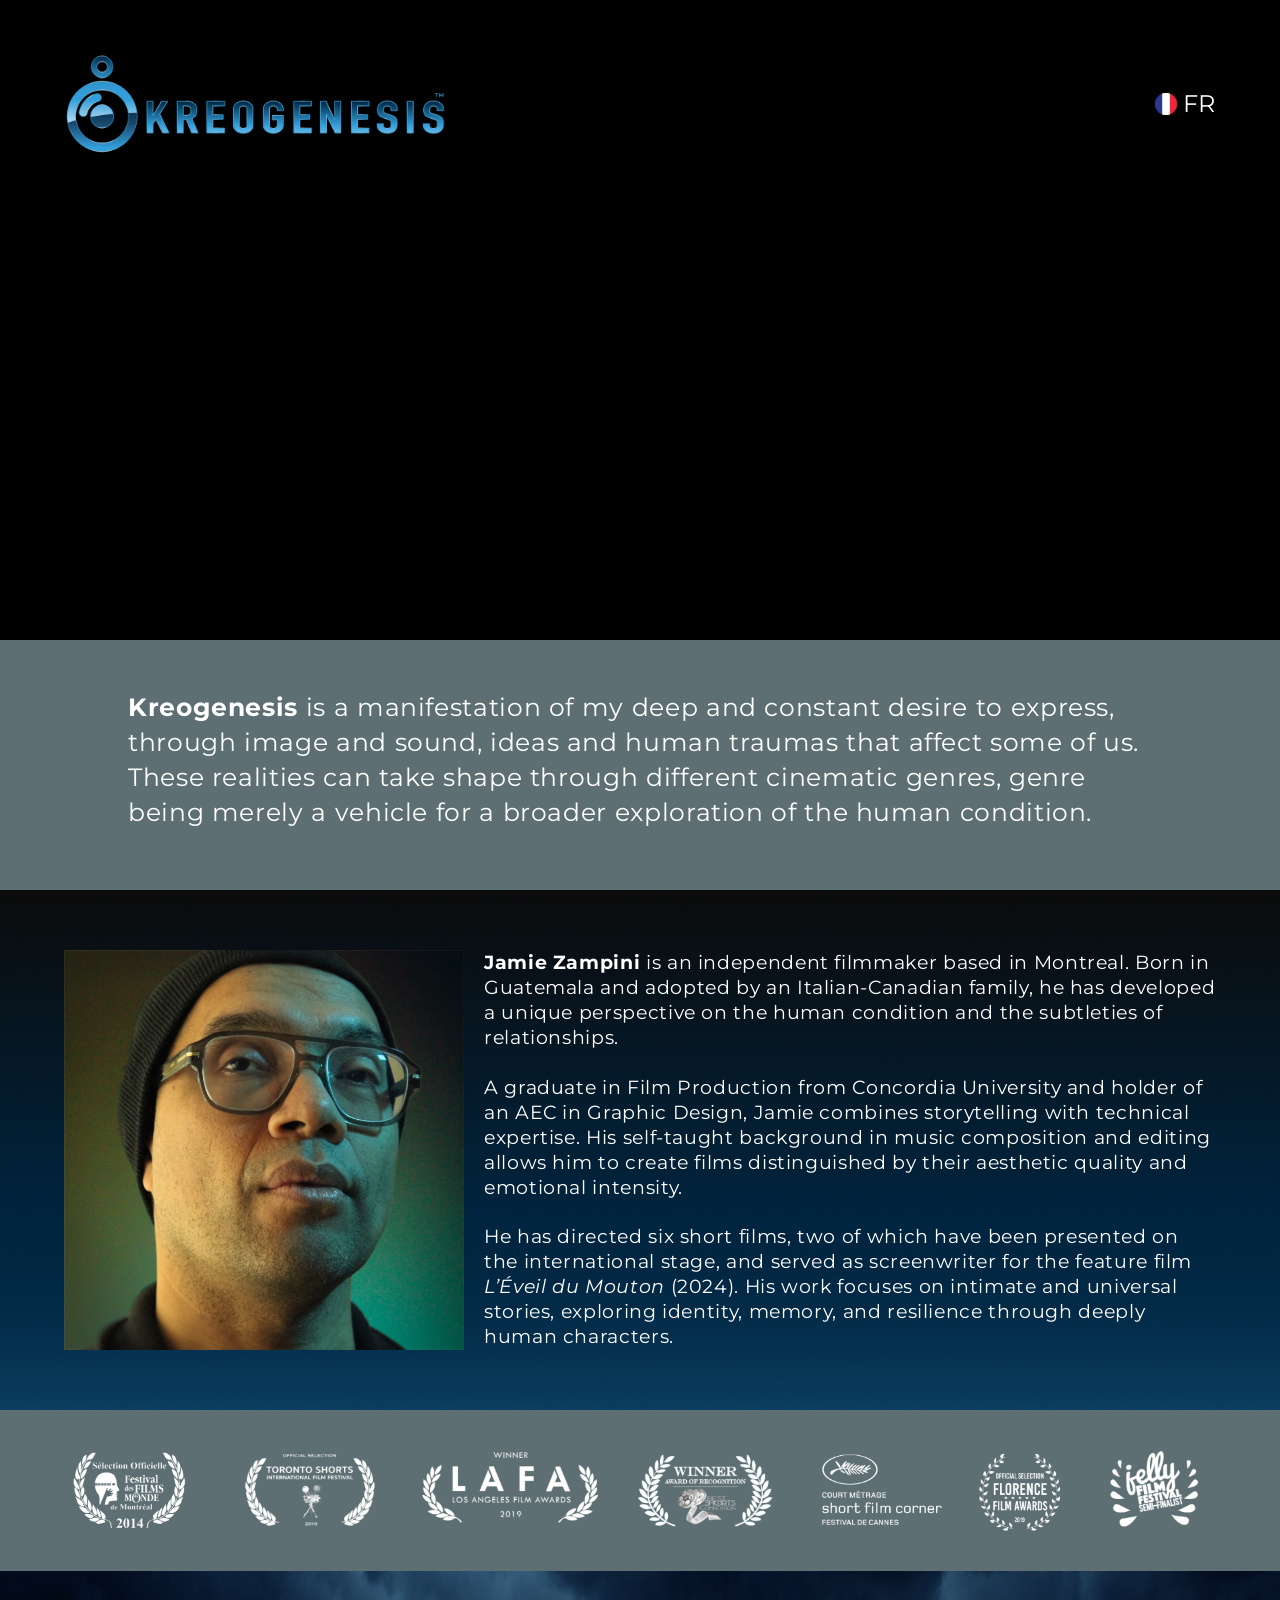
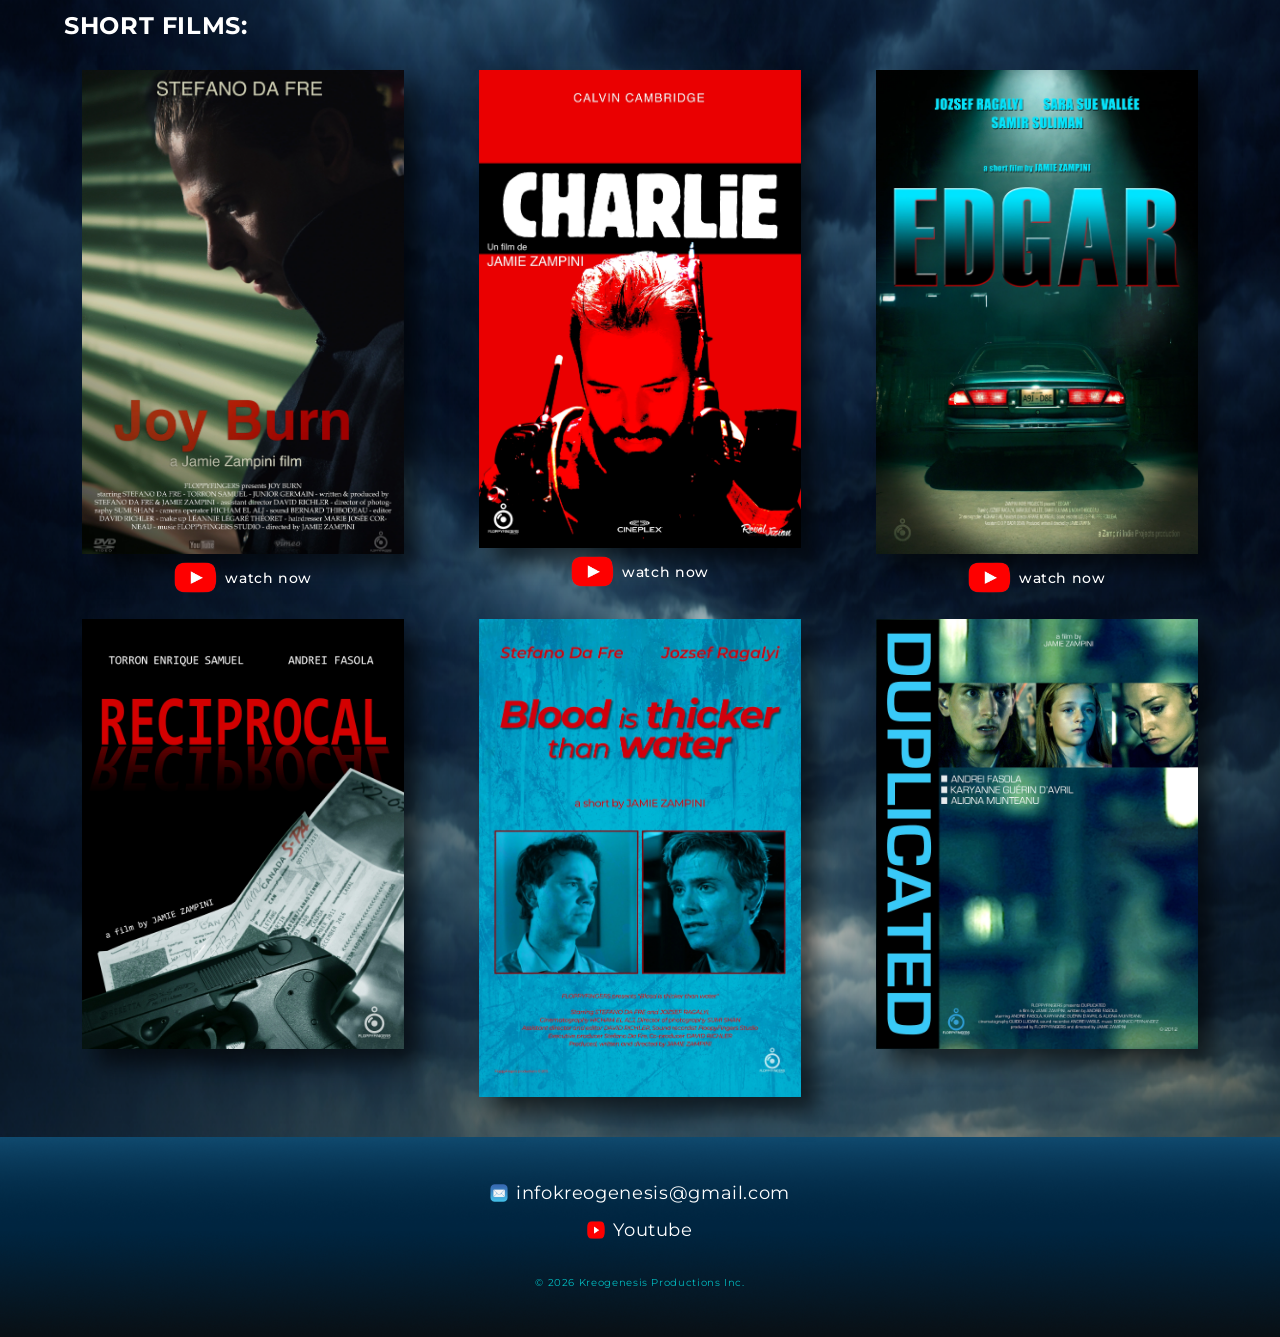
==== index.html @ 342b8669 "changed all 6 posters to webp" ====
<!DOCTYPE html>
<html lang="fr">
<head>
  <meta charset="UTF-8">
  <meta name="viewport" content="width=device-width, initial-scale=1.0">
  <title>Kreogenesis</title>
  <link href="https://fonts.googleapis.com/css2?family=Montserrat:wght@300;400;600&display=swap" rel="stylesheet">
  <!-- Favicons -->
<link rel="icon" type="image/png" sizes="32x32" href="https://kreogenesisinc.github.io/Kreogenesis-Website/faviconlogo.png">
<link rel="icon" type="image/png" sizes="16x16" href="https://kreogenesisinc.github.io/Kreogenesis-Website/faviconlogo.png">
<link rel="shortcut icon" href="https://kreogenesisinc.github.io/Kreogenesis-Website/faviconlogo.png">
<link rel="apple-touch-icon" sizes="180x180" href="https://kreogenesisinc.github.io/Kreogenesis-Website/faviconlogo.png">
<link rel="mask-icon" href="https://kreogenesisinc.github.io/Kreogenesis-Website/faviconlogo.png" color="#ffffff">
  <style>
    * {
      margin: 0;
      padding: 0;
      box-sizing: border-box;
    }

    body {
      font-family: 'Montserrat', sans-serif;
      color: #fff;
      letter-spacing: 0.04em;
    }

    .container {
      max-width: 90vw;
      margin: 0 auto;
      padding: 0 5vw;
      position: relative;
    }

    body::before {
      content: "";
      position: absolute;
      top: 0;
      left: 5vw;
      width: 2px;
      height: 0%;
      background: rgba(255,255,255,0.3);
      pointer-events: none;
      z-index: 9999;
    }

    body::after {
      content: "";
      position: absolute;
      top: 0;
      right: 5vw;
      width: 2px;
      height: 0%;
      background: rgba(255,255,255,0.3);
      pointer-events: none;
      z-index: 9999;
    }

    /* Banner */
    .banner-container {
      position: relative;
      width: 100%;
      height: auto;
      background-color: #000;
      overflow: hidden;
    }

    .web-banner-fr {
      width: 100%;
      height: auto;
      display: block;
      line-height: 0;
    }

    .banner-top {
      position: absolute;
      top: 8%;  /* ajustable pour descendre logo/EN */
      left: 5%;
      right: 5%;
      display: flex;
      justify-content: space-between;
      align-items: center;
      z-index: 10;
    }

    .logo1 {
      width: 30vw;
      height: auto;
    }

    .language-switch {
      display: flex;
      align-items: center;
      gap: 6px;
      color: white;
      text-decoration: none;
      font-size: 24px;
      font-weight: 0;
    }

    .language-switch img {
      width: 22px;
      height: auto;
    }

    .language-switch:hover {
      opacity: 0.7;
    }

    /* Block1 text */
    .block1-container {
      position: relative;
      width: 100%;
      height: clamp(250px, 10vw, 250px);
      background-image: url('block1.png');
      background-size: cover;
      background-position: center;
      background-repeat: no-repeat;
    }

    .about-text1 {
      position: absolute;
      top:48%;
      left: 10%;
      right: 10%;
      transform: translateY(-50%);
      font-size: clamp(16px, 2.5vw, 25px);
      line-height: 1.4;
      color: white;
      max-width: 1920px;
    }

    /* Block bio */
    .block-bio-container {
      display: flex;
      flex-wrap: nowrap;
      align-items: flex-start;
      gap: 20px;
      padding: 60px 5vw;
      background-image: url('block-bio.png');
      background-size: cover;
      background-position: center top;
      background-repeat: no-repeat;
      transition: all 0.3s ease;
    }

    .profilepix {
      width: 400px;
      max-width: 100%;
      height: auto;
      flex-shrink: 1;
      transition: all 0.3s ease;
    }

    .about-text2 {
      flex: 1 1 0;
      font-size: clamp(16px, 1.5vw, 24px);
      line-height: 1.3;
      color: white;
    }

    .block-bio-container.vertical {
      flex-direction: column;
      align-items: center;
      text-align: left;
    }

    .block-bio-container.vertical .profilepix {
      margin-bottom: 20px;
    }

    .lauriers-container img {
      width: 100%;
      height: auto;
      display: block;
    }

    /* Nuages / posters */
    .nuages-container {
      width: 100%;
      padding: 40px 5vw;
      background-image: url('nuages.png');
      background-size: cover;
      background-position: center;
      background-repeat: no-repeat;
      display: flex;
      flex-direction: column;
      gap: 30px;
    }

    .poster {
      width: 90%;
      height: auto;
      transition: all 0.3s ease;
      box-shadow: 15px 15px 20px rgb(0,0,0,0.6);
      border-radius: 0px;
    }

    .poster-row {
      display: flex;
      flex-wrap: wrap;
      justify-content: space-between;
      gap: 2vw;
      width: 100%;
    }

    .poster-wrapper {
      display: flex;
      flex-direction: column;
      align-items: center;
      flex: 0 1 calc(33.333% - 2vw);
      max-width: calc(33.333% - 2vw);
    }

    .poster-icon {
      margin-top: 8px;
      display: flex;
      justify-content: center;
      align-items: center;
      gap: 8px;
      text-decoration: none;
      color: white;
      font-size: 14px;
      font-weight: 500;
    }

    .poster-icon img {
      width: 12%;
      height: auto;
      display: block;
    }

    /* iPad */
    @media (max-width: 900px) {
      .poster-wrapper {
        flex: 1 1 calc(50% - 2vw);
        max-width: calc(50% - 2vw);
      }
    }

    /* Mobile */
    @media (max-width: 600px) {
      .poster-wrapper {
        flex: 1 1 100%;
        max-width: 100%;
      }
    }

    /* Footer base */
    .base-container {
      background-image: url("base.png");
      background-size: cover;
      background-position: center;
      display: flex;
      flex-direction: column;
      align-items: center;
      padding: 30px;
      height: 200px;
    }

    .footer-top a {
      display: flex;
      align-items: center;
      justify-content: center;
      margin: 15px 0;  /* ajuste ici pour l’espace entre Gmail / Youtube */
      color: white;
      text-decoration: none;
      text-align: center;
      font-size: 18px;
    }

    .footer-icon {
      width: 1em;
      height: 1em;
      margin-right: 8px;
    }

    .footer-top a:hover {
      opacity: 0.7;
    }

    .copyright {
      margin-top: 20px;
      font-size: 10px;
      opacity: 0.7;
      text-align: center;
      color: aqua;
    }

    .mobile-banner {
      display: none;
      width: 100%;
      height: auto;
    }

    @media (max-device-width: 900px) {
      .web-banner-fr {
        display: none;
      }

      .mobile-banner {
        display: block;
        width: 100%;
        height: auto;
      }

      .logo1 {
        display: none;
      }
    }

  </style>
</head>
<body>
  <!-- Banner -->
  <div class="banner-container">
    <video class="web-banner-fr" autoplay loop muted playsinline>
      <source src="vid-banner-en.mp4" type="video/mp4">
    </video>
    <img src="mobilebanner.png" class="mobile-banner" alt="mobile-banner">
    <div class="banner-top">
      <img src="logo1.png" class="logo1" alt="logo1">
      <div class="logo-placeholder"></div>
      <a href="index-fr.html" class="language-switch">
        <img src="frflag.png" alt="English">
        FR
      </a>
    </div>
  </div>

  <!-- Block1 -->
  <div class="block1-container">
    <p class="about-text1">
      <b>Kreogenesis</b> is a manifestation of my deep and constant desire to express, through image and sound, ideas and human traumas that affect some of us. These realities can take shape through different cinematic genres, genre being merely a vehicle for a broader exploration of the human condition.
  </div>

  <!-- Block bio -->
  <div class="block-bio-container">
    <img src="profilepix.png" class="profilepix" alt="profilepix">  
    <p class="about-text2">
     <b>Jamie Zampini</b> is an independent filmmaker based in Montreal. Born in Guatemala and adopted by an Italian-Canadian family, he has developed a unique perspective on the human condition and the subtleties of relationships.<br><br>

A graduate in Film Production from Concordia University and holder of an AEC in Graphic Design, Jamie combines storytelling with technical expertise. His self-taught background in music composition and editing allows him to create films distinguished by their aesthetic quality and emotional intensity.<br><br>

He has directed six short films, two of which have been presented on the international stage, and served as screenwriter for the feature film <i>L’Éveil du Mouton</i> (2024). His work focuses on intimate and universal stories, exploring identity, memory, and resilience through deeply human characters.  
    </p>
  </div>

  <div class="lauriers-container">
    <img src="lauriers.png" alt="lauriers">
  </div>

  <!-- Posters -->
  <div class="nuages-container">
    <h2 class="poster-section-title">SHORT FILMS:</h2>
    <div class="poster-row">
      <div class="poster-wrapper">
        <img src="poster1.webp" class="poster">
        <a href="https://youtu.be/d9jI348SSPE" target="_blank" class="poster-icon">
          <img src="playlogo.png" alt="Play" />
          watch now
        </a>
      </div>
      <div class="poster-wrapper">
        <img src="poster2.webp" class="poster">
        <a href="https://youtu.be/zDp3m7Jz7WA" target="_blank" class="poster-icon">
          <img src="playlogo.png" alt="Play" />
          watch now
        </a>
      </div>
      <div class="poster-wrapper">
        <img src="poster3.webp" class="poster">
        <a href="https://youtu.be/HjPd5GlR5W0" target="_blank" class="poster-icon">
          <img src="playlogo.png" alt="Play" />
          watch now
        </a>
      </div>
      <div class="poster-wrapper">
        <img src="poster4.webp" class="poster">
      </div>
      <div class="poster-wrapper">
        <img src="poster5.webp" class="poster">
      </div>
      <div class="poster-wrapper">
        <img src="poster6.webp" class="poster">
      </div>
    </div>
  </div>

  <!-- Footer -->
  <div class="base-container">
    <div class="footer-top">
      <a href="mailto:infokreogenesis@gmail.com">
        <img src="emaillogo.png" class="footer-icon" alt="Gmail">
        infokreogenesis@gmail.com
      </a>
      <a href="https://www.youtube.com/@underconstruction-i1u" target="_blank">
        <img src="youtube.png" class="footer-icon" alt="Youtube">
        Youtube
      </a>
    </div>
    <div class="copyright">
      © 2026 Kreogenesis Productions Inc.
    </div>
  </div>

  <script>
    function checkBioLayout() {
      const container = document.querySelector('.block-bio-container');
      const threshold = 900;
      if (window.innerWidth < threshold) {
        container.classList.add('vertical');
      } else {
        container.classList.remove('vertical');
      }
    }

    window.addEventListener('load', checkBioLayout);
    window.addEventListener('resize', checkBioLayout);
  </script>
</body>
</html>
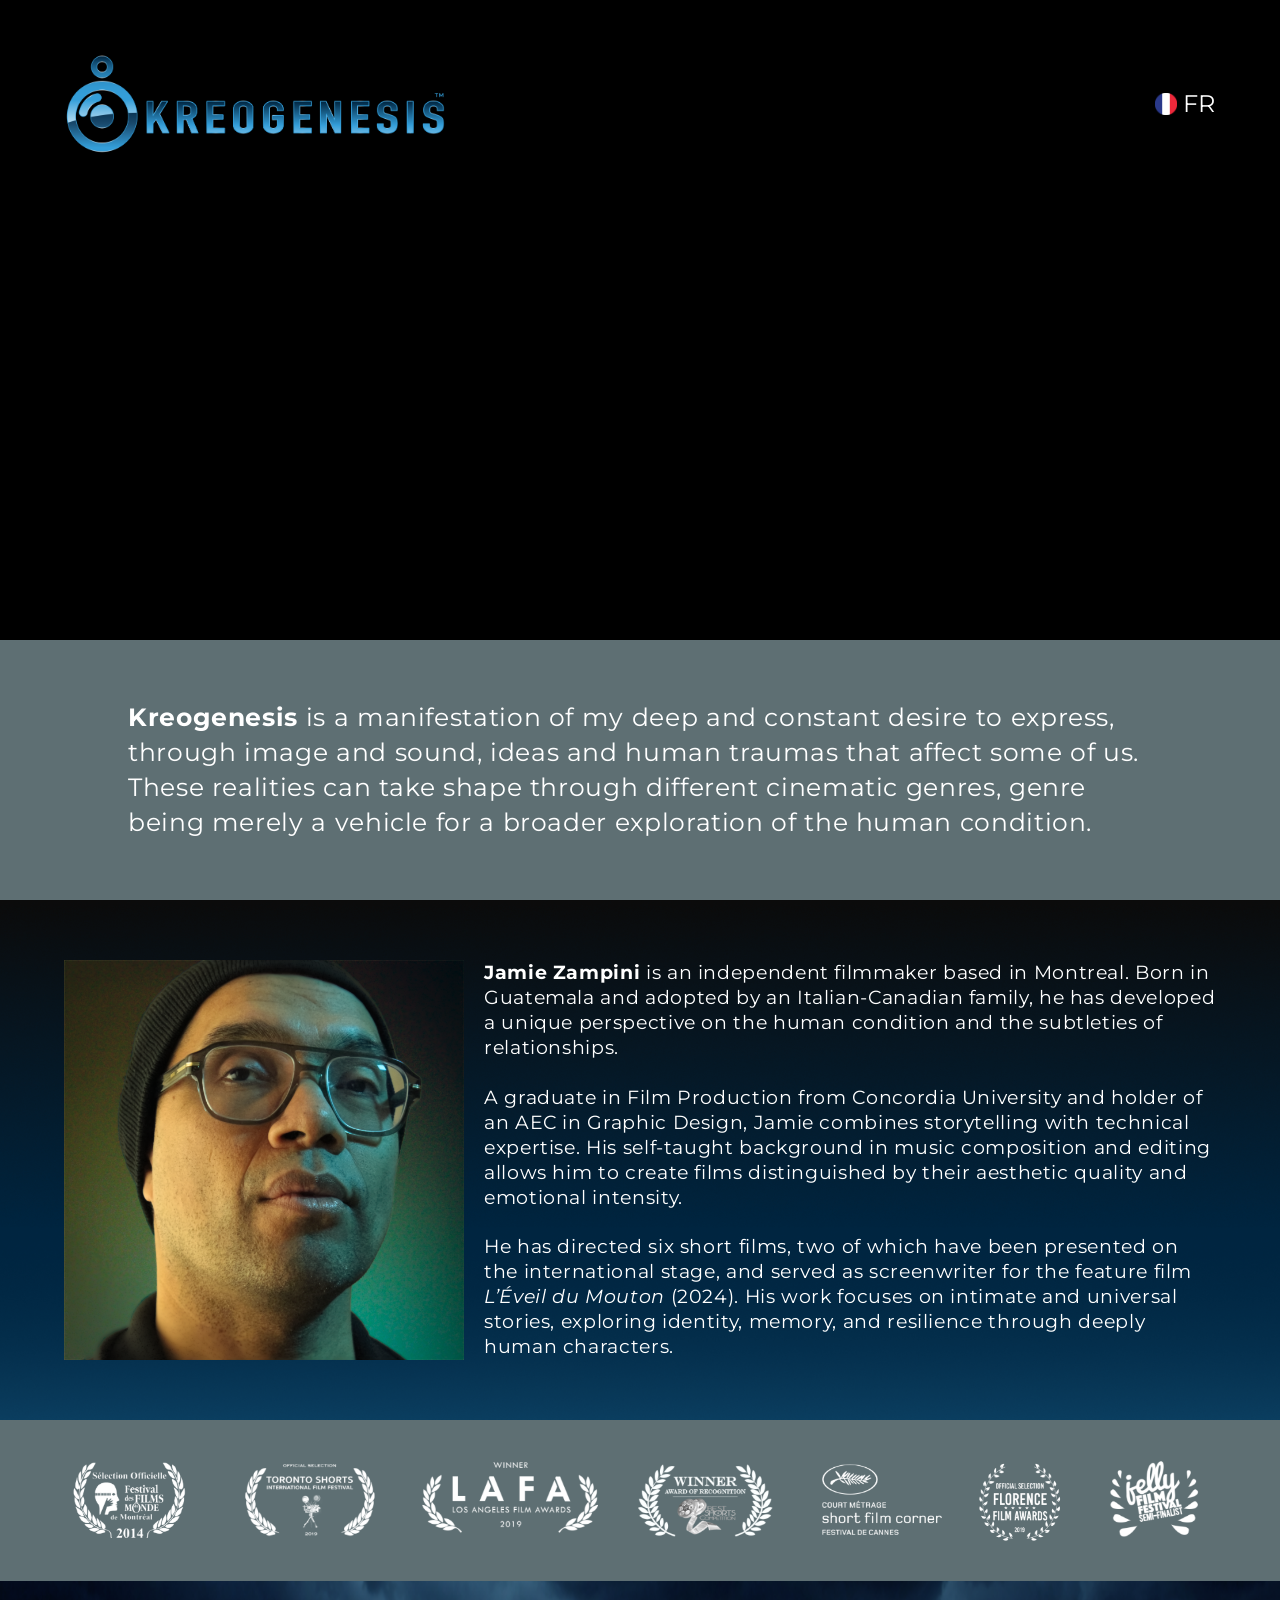
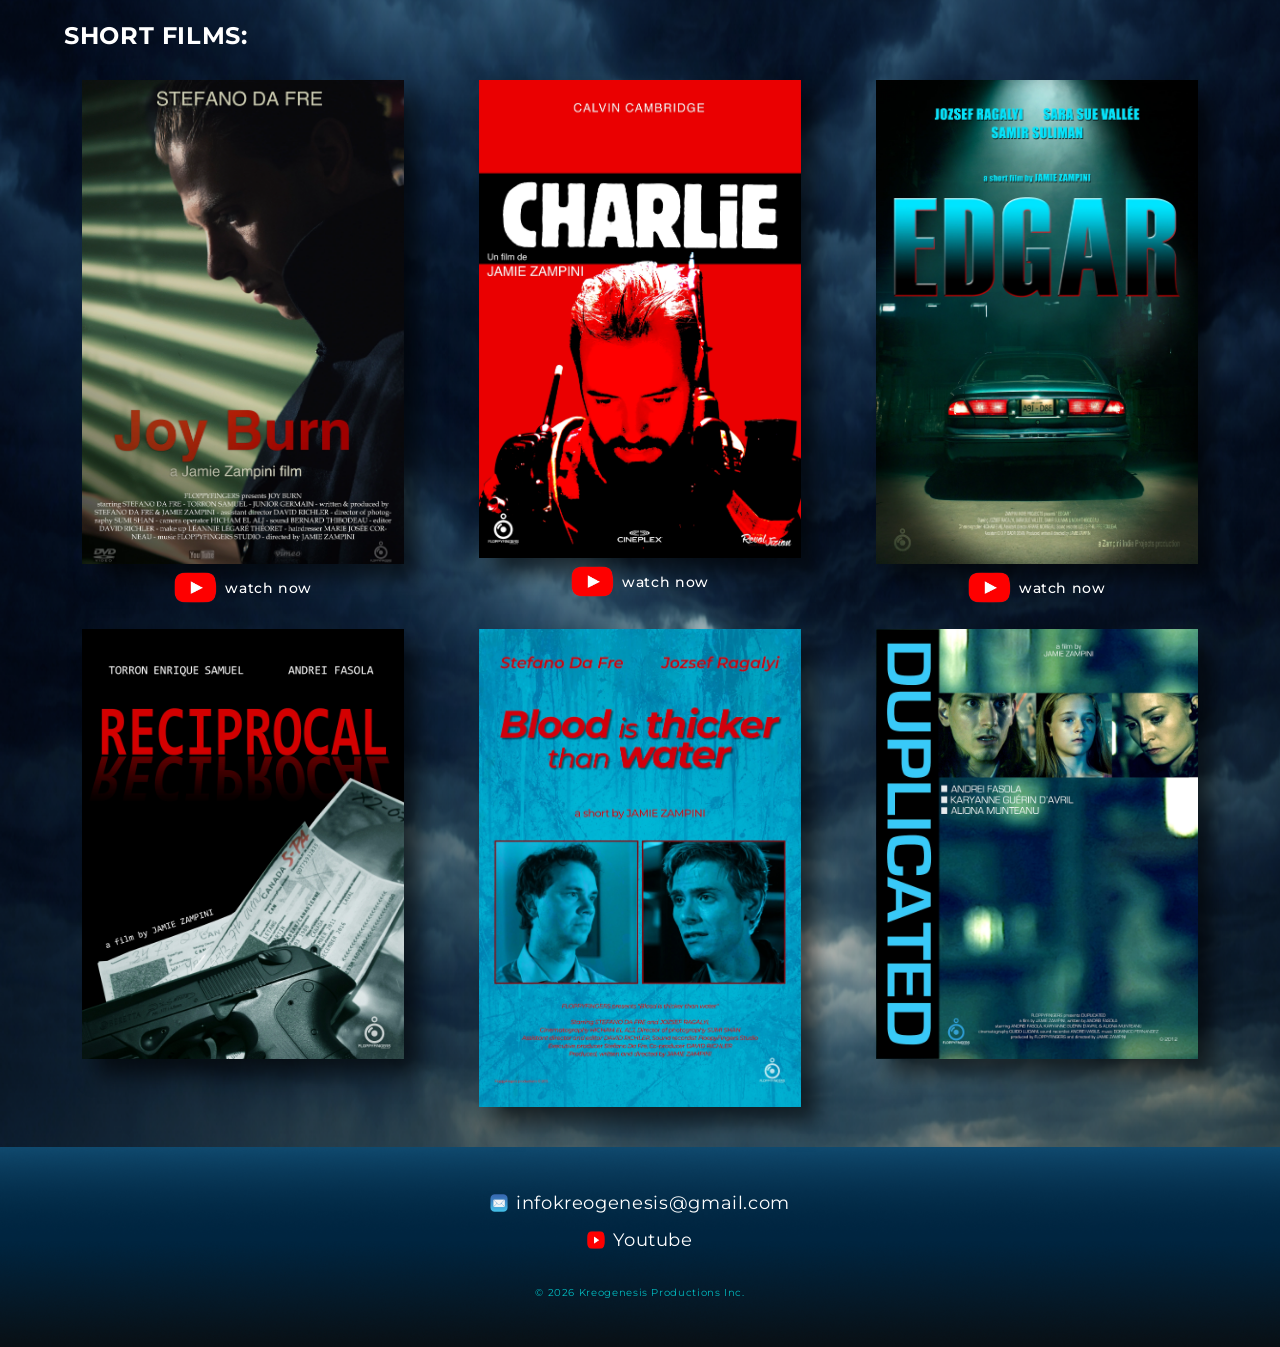
==== commit 532b0c89: "Fix Instagram overflow and centralize CSS" ====
--- a/index.html
+++ b/index.html
@@ -4,312 +4,15 @@
   <meta charset="UTF-8">
   <meta name="viewport" content="width=device-width, initial-scale=1.0">
   <title>Kreogenesis</title>
-  <link href="https://fonts.googleapis.com/css2?family=Montserrat:wght@300;400;600&display=swap" rel="stylesheet">
-  <!-- Favicons -->
+<link href="https://fonts.googleapis.com/css2?family=Montserrat:wght@300;400;600&display=swap" rel="stylesheet">
 <link rel="icon" type="image/png" sizes="32x32" href="https://kreogenesisinc.github.io/Kreogenesis-Website/faviconlogo.png">
 <link rel="icon" type="image/png" sizes="16x16" href="https://kreogenesisinc.github.io/Kreogenesis-Website/faviconlogo.png">
 <link rel="shortcut icon" href="https://kreogenesisinc.github.io/Kreogenesis-Website/faviconlogo.png">
 <link rel="apple-touch-icon" sizes="180x180" href="https://kreogenesisinc.github.io/Kreogenesis-Website/faviconlogo.png">
 <link rel="mask-icon" href="https://kreogenesisinc.github.io/Kreogenesis-Website/faviconlogo.png" color="#ffffff">
-  <style>
-    * {
-      margin: 0;
-      padding: 0;
-      box-sizing: border-box;
-    }
+<link rel="stylesheet" href="style.css">
+</head>
 
-    body {
-      font-family: 'Montserrat', sans-serif;
-      color: #fff;
-      letter-spacing: 0.04em;
-    }
-
-    .container {
-      max-width: 90vw;
-      margin: 0 auto;
-      padding: 0 5vw;
-      position: relative;
-    }
-
-    body::before {
-      content: "";
-      position: absolute;
-      top: 0;
-      left: 5vw;
-      width: 2px;
-      height: 0%;
-      background: rgba(255,255,255,0.3);
-      pointer-events: none;
-      z-index: 9999;
-    }
-
-    body::after {
-      content: "";
-      position: absolute;
-      top: 0;
-      right: 5vw;
-      width: 2px;
-      height: 0%;
-      background: rgba(255,255,255,0.3);
-      pointer-events: none;
-      z-index: 9999;
-    }
-
-    /* Banner */
-    .banner-container {
-      position: relative;
-      width: 100%;
-      height: auto;
-      background-color: #000;
-      overflow: hidden;
-    }
-
-    .web-banner-fr {
-      width: 100%;
-      height: auto;
-      display: block;
-      line-height: 0;
-    }
-
-    .banner-top {
-      position: absolute;
-      top: 8%;  /* ajustable pour descendre logo/EN */
-      left: 5%;
-      right: 5%;
-      display: flex;
-      justify-content: space-between;
-      align-items: center;
-      z-index: 10;
-    }
-
-    .logo1 {
-      width: 30vw;
-      height: auto;
-    }
-
-    .language-switch {
-      display: flex;
-      align-items: center;
-      gap: 6px;
-      color: white;
-      text-decoration: none;
-      font-size: 24px;
-      font-weight: 0;
-    }
-
-    .language-switch img {
-      width: 22px;
-      height: auto;
-    }
-
-    .language-switch:hover {
-      opacity: 0.7;
-    }
-
-    /* Block1 text */
-    .block1-container {
-      position: relative;
-      width: 100%;
-      height: clamp(250px, 10vw, 250px);
-      background-image: url('block1.png');
-      background-size: cover;
-      background-position: center;
-      background-repeat: no-repeat;
-    }
-
-    .about-text1 {
-      position: absolute;
-      top:48%;
-      left: 10%;
-      right: 10%;
-      transform: translateY(-50%);
-      font-size: clamp(16px, 2.5vw, 25px);
-      line-height: 1.4;
-      color: white;
-      max-width: 1920px;
-    }
-
-    /* Block bio */
-    .block-bio-container {
-      display: flex;
-      flex-wrap: nowrap;
-      align-items: flex-start;
-      gap: 20px;
-      padding: 60px 5vw;
-      background-image: url('block-bio.png');
-      background-size: cover;
-      background-position: center top;
-      background-repeat: no-repeat;
-      transition: all 0.3s ease;
-    }
-
-    .profilepix {
-      width: 400px;
-      max-width: 100%;
-      height: auto;
-      flex-shrink: 1;
-      transition: all 0.3s ease;
-    }
-
-    .about-text2 {
-      flex: 1 1 0;
-      font-size: clamp(16px, 1.5vw, 24px);
-      line-height: 1.3;
-      color: white;
-    }
-
-    .block-bio-container.vertical {
-      flex-direction: column;
-      align-items: center;
-      text-align: left;
-    }
-
-    .block-bio-container.vertical .profilepix {
-      margin-bottom: 20px;
-    }
-
-    .lauriers-container img {
-      width: 100%;
-      height: auto;
-      display: block;
-    }
-
-    /* Nuages / posters */
-    .nuages-container {
-      width: 100%;
-      padding: 40px 5vw;
-      background-image: url('nuages.png');
-      background-size: cover;
-      background-position: center;
-      background-repeat: no-repeat;
-      display: flex;
-      flex-direction: column;
-      gap: 30px;
-    }
-
-    .poster {
-      width: 90%;
-      height: auto;
-      transition: all 0.3s ease;
-      box-shadow: 15px 15px 20px rgb(0,0,0,0.6);
-      border-radius: 0px;
-    }
-
-    .poster-row {
-      display: flex;
-      flex-wrap: wrap;
-      justify-content: space-between;
-      gap: 2vw;
-      width: 100%;
-    }
-
-    .poster-wrapper {
-      display: flex;
-      flex-direction: column;
-      align-items: center;
-      flex: 0 1 calc(33.333% - 2vw);
-      max-width: calc(33.333% - 2vw);
-    }
-
-    .poster-icon {
-      margin-top: 8px;
-      display: flex;
-      justify-content: center;
-      align-items: center;
-      gap: 8px;
-      text-decoration: none;
-      color: white;
-      font-size: 14px;
-      font-weight: 500;
-    }
-
-    .poster-icon img {
-      width: 12%;
-      height: auto;
-      display: block;
-    }
-
-    /* iPad */
-    @media (max-width: 900px) {
-      .poster-wrapper {
-        flex: 1 1 calc(50% - 2vw);
-        max-width: calc(50% - 2vw);
-      }
-    }
-
-    /* Mobile */
-    @media (max-width: 600px) {
-      .poster-wrapper {
-        flex: 1 1 100%;
-        max-width: 100%;
-      }
-    }
-
-    /* Footer base */
-    .base-container {
-      background-image: url("base.png");
-      background-size: cover;
-      background-position: center;
-      display: flex;
-      flex-direction: column;
-      align-items: center;
-      padding: 30px;
-      height: 200px;
-    }
-
-    .footer-top a {
-      display: flex;
-      align-items: center;
-      justify-content: center;
-      margin: 15px 0;  /* ajuste ici pour l’espace entre Gmail / Youtube */
-      color: white;
-      text-decoration: none;
-      text-align: center;
-      font-size: 18px;
-    }
-
-    .footer-icon {
-      width: 1em;
-      height: 1em;
-      margin-right: 8px;
-    }
-
-    .footer-top a:hover {
-      opacity: 0.7;
-    }
-
-    .copyright {
-      margin-top: 20px;
-      font-size: 10px;
-      opacity: 0.7;
-      text-align: center;
-      color: aqua;
-    }
-
-    .mobile-banner {
-      display: none;
-      width: 100%;
-      height: auto;
-    }
-
-    @media (max-device-width: 900px) {
-      .web-banner-fr {
-        display: none;
-      }
-
-      .mobile-banner {
-        display: block;
-        width: 100%;
-        height: auto;
-      }
-
-      .logo1 {
-        display: none;
-      }
-    }
-
-  </style>
-</head>
 <body>
   <!-- Banner -->
   <div class="banner-container">
--- a/style.css
+++ b/style.css
@@ -0,0 +1,312 @@
+    * {
+      margin: 0;
+      padding: 0;
+      box-sizing: border-box;
+    }
+
+    body {
+      font-family: 'Montserrat', sans-serif;
+      color: #fff;
+      letter-spacing: 0.04em;
+    }
+
+    .container {
+      max-width: 90vw;
+      margin: 0 auto;
+      padding: 0 5vw;
+      position: relative;
+    }
+
+    body::before {
+      content: "";
+      position: absolute;
+      top: 0;
+      left: 5vw;
+      width: 2px;
+      height: 0%;
+      background: rgba(255,255,255,0.3);
+      pointer-events: none;
+      z-index: 9999;
+    }
+
+    body::after {
+      content: "";
+      position: absolute;
+      top: 0;
+      right: 5vw;
+      width: 2px;
+      height: 0%;
+      background: rgba(255,255,255,0.3);
+      pointer-events: none;
+      z-index: 9999;
+    }
+
+    /* Banner */
+    .banner-container {
+      position: relative;
+      width: 100%;
+      height: auto;
+      background-color: #000;
+      overflow: hidden;
+    }
+
+    .web-banner-fr {
+      width: 100%;
+      height: auto;
+      display: block;
+      line-height: 0;
+    }
+
+    .banner-top {
+      position: absolute;
+      top: 8%;  /* ajustable pour descendre logo/EN */
+      left: 5%;
+      right: 5%;
+      display: flex;
+      justify-content: space-between;
+      align-items: center;
+      z-index: 10;
+    }
+
+    .logo1 {
+      width: 30vw;
+      height: auto;
+    }
+
+    .language-switch {
+      display: flex;
+      align-items: center;
+      gap: 6px;
+      color: white;
+      text-decoration: none;
+      font-size: 24px;
+      font-weight: 0;
+    }
+
+    .language-switch img {
+      width: 22px;
+      height: auto;
+    }
+
+    .language-switch:hover {
+      opacity: 0.7;
+    }
+
+    /* Block1 text */
+    .block1-container {
+      position: relative;
+      width: 100%;
+      min-height: 250px;
+      background-image: url('block1.png');
+      background-size: cover;
+      background-position: center;
+      background-repeat: no-repeat;
+      padding: 60px 10%;
+      display: flex;
+      align-items: center;
+      justify-content: flex-start;
+    }
+
+
+    .about-text1 {
+      position: relative;
+      transform: none;
+      font-size: clamp(16px, 2.5vw, 25px);
+      line-height: 1.4;
+      max-width: 100%;
+      color: white;
+      margin: 0;
+    }
+
+    /* Block bio */
+    .block-bio-container {
+      display: flex;
+      flex-wrap: nowrap;
+      align-items: flex-start;
+      gap: 20px;
+      padding: 60px 5vw;
+      background-image: url('block-bio.png');
+      background-size: cover;
+      background-position: center top;
+      background-repeat: no-repeat;
+      transition: all 0.3s ease;
+    }
+
+    .profilepix {
+      width: 400px;
+      max-width: 100%;
+      height: auto;
+      flex-shrink: 1;
+      transition: all 0.3s ease;
+    }
+
+    .about-text2 {
+      flex: 1 1 0;
+      font-size: clamp(16px, 1.5vw, 24px);
+      line-height: 1.3;
+      color: white;
+    }
+
+    .block-bio-container.vertical {
+      flex-direction: column;
+      align-items: center;
+      text-align: left;
+    }
+
+    .block-bio-container.vertical .profilepix {
+      margin-bottom: 20px;
+    }
+
+    .lauriers-container img {
+      width: 100%;
+      height: auto;
+      display: block;
+    }
+
+    /* Nuages / posters */
+    .nuages-container {
+      width: 100%;
+      padding: 40px 5vw;
+      background-image: url('nuages.png');
+      background-size: cover;
+      background-position: center;
+      background-repeat: no-repeat;
+      display: flex;
+      flex-direction: column;
+      gap: 30px;
+    }
+
+    .poster {
+      width: 90%;
+      height: auto;
+      transition: all 0.3s ease;
+      box-shadow: 15px 15px 20px rgb(0,0,0,0.6);
+      border-radius: 0px;
+    }
+
+    .poster-row {
+      display: flex;
+      flex-wrap: wrap;
+      justify-content: space-between;
+      gap: 2vw;
+      width: 100%;
+    }
+
+    .poster-wrapper {
+      display: flex;
+      flex-direction: column;
+      align-items: center;
+      flex: 0 1 calc(33.333% - 2vw);
+      max-width: calc(33.333% - 2vw);
+    }
+
+    .poster-icon {
+      margin-top: 8px;
+      display: flex;
+      justify-content: center;
+      align-items: center;
+      gap: 8px;
+      text-decoration: none;
+      color: white;
+      font-size: 14px;
+      font-weight: 500;
+    }
+
+    .poster-icon img {
+      width: 12%;
+      height: auto;
+      display: block;
+    }
+
+    /* iPad */
+    @media (max-width: 900px) {
+      .poster-wrapper {
+        flex: 1 1 calc(50% - 2vw);
+        max-width: calc(50% - 2vw);
+      }
+    }
+
+    /* Mobile */
+    @media (max-width: 600px) {
+      .poster-wrapper {
+        flex: 1 1 100%;
+        max-width: 100%;
+      }
+    }
+
+    /* Footer base */
+    .base-container {
+      background-image: url("base.png");
+      background-size: cover;
+      background-position: center;
+      display: flex;
+      flex-direction: column;
+      align-items: center;
+      padding: 30px;
+      height: 200px;
+    }
+
+    .footer-top a {
+      display: flex;
+      align-items: center;
+      justify-content: center;
+      margin: 15px 0;  /* ajuste ici pour l’espace entre Gmail / Youtube */
+      color: white;
+      text-decoration: none;
+      text-align: center;
+      font-size: 18px;
+    }
+
+    .footer-icon {
+      width: 1em;
+      height: 1em;
+      margin-right: 8px;
+    }
+
+    .footer-top a:hover {
+      opacity: 0.7;
+    }
+
+    .copyright {
+      margin-top: 20px;
+      font-size: 10px;
+      opacity: 0.7;
+      text-align: center;
+      color: aqua;
+    }
+
+    .mobile-banner {
+      display: none;
+      width: 100%;
+      height: auto;
+    }
+
+    @media (max-device-width: 900px) {
+
+      .web-banner-fr {
+        display: none;
+      }
+
+      .mobile-banner {
+        display: block;
+        width: 100%;
+        height: auto;
+      }
+
+      .logo1 {
+        display: none;
+      }
+    }
+
+    @media (max-width: 600px) {
+      .block1-container {
+        height: auto;
+        padding: 20px 10px;
+      }
+
+      .about-text1 {
+        padding: 0 20px 0 20px;
+        text-align: left;
+        max-width: 100%;
+      }
+    }
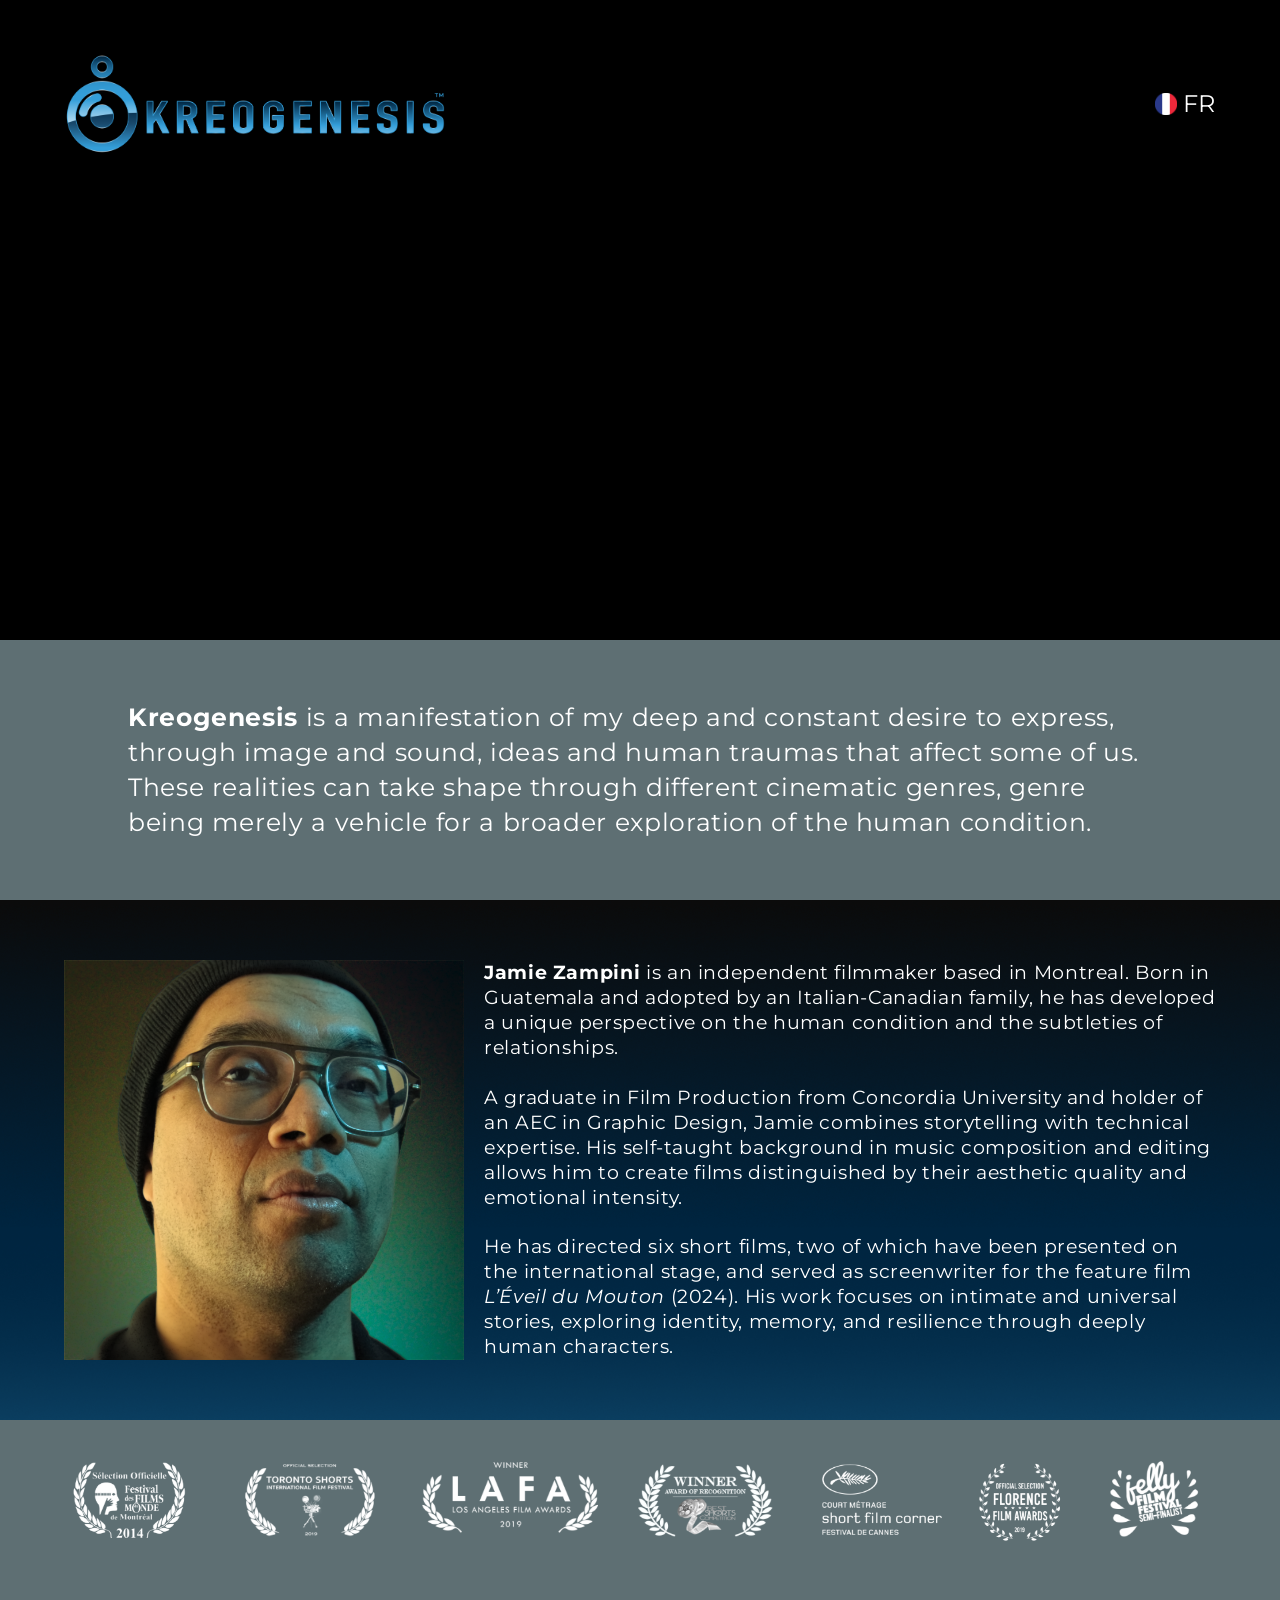
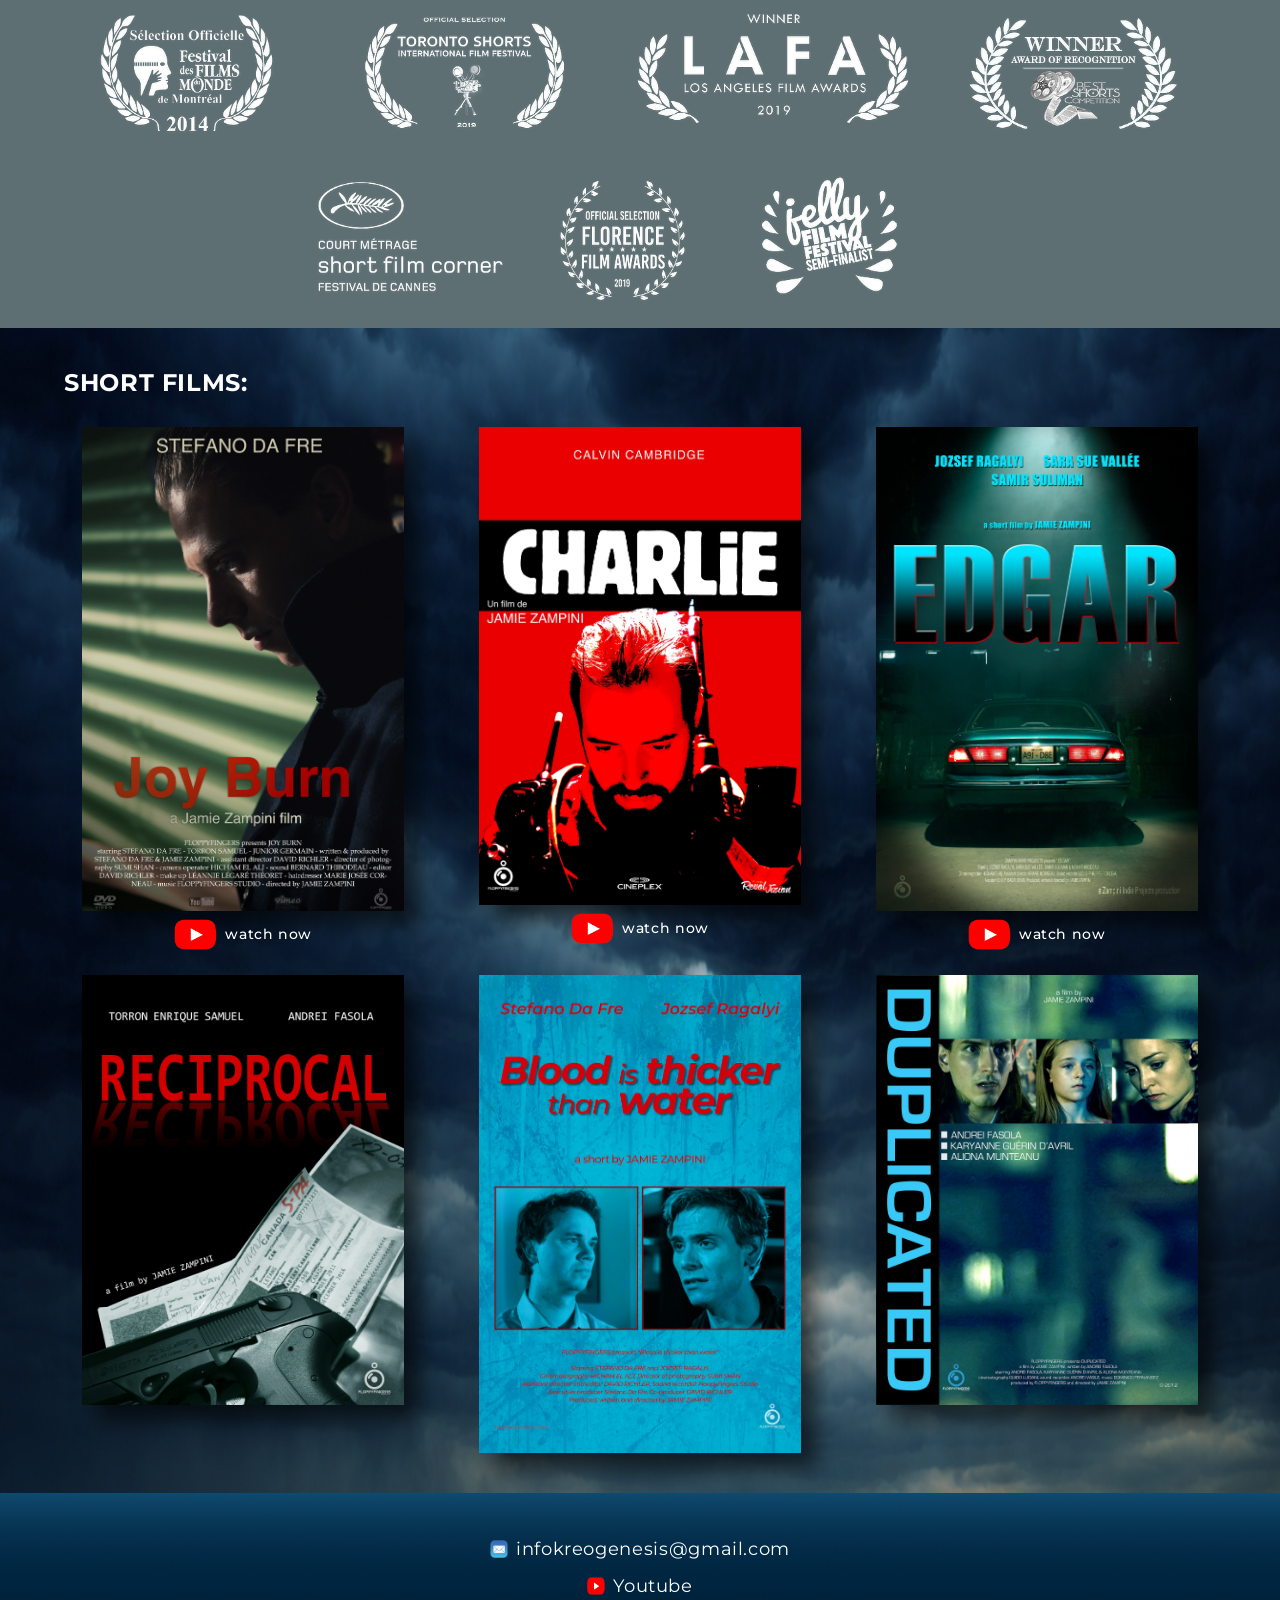
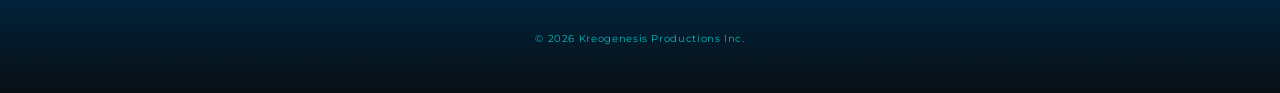
==== commit 2d288fb2: "implement mobile/desktop laurel swap" ====
--- a/index.html
+++ b/index.html
@@ -49,7 +49,8 @@
   </div>
 
   <div class="lauriers-container">
-    <img src="lauriers.png" alt="lauriers">
+    <img src="lauriers.png" class="lauriers-desktop" alt="lauriers">
+    <img src="lauriers2.png" class="lauriers-mobile" alt="lauriers"> 
   </div>
 
   <!-- Posters -->
--- a/style.css
+++ b/style.css
@@ -158,9 +158,20 @@
     }
 
     .lauriers-container img {
-      width: 100%;
+      max-width: 100%;
       height: auto;
       display: block;
+    }
+
+    .lauriers-mobile { display: none;}
+
+    @media (max-width: 600px) {
+      .lauriers-desktop { display: none;}
+      .lauriers-mobile {
+        display: block;
+        width: 80%;
+        margin: 0 auto;
+      }
     }
 
     /* Nuages / posters */
@@ -231,6 +242,12 @@
       .poster-wrapper {
         flex: 1 1 100%;
         max-width: 100%;
+        margin-bottom: 20px;
+      }
+
+      .poster {
+        width: 100%;
+        height: auto;
       }
     }
 
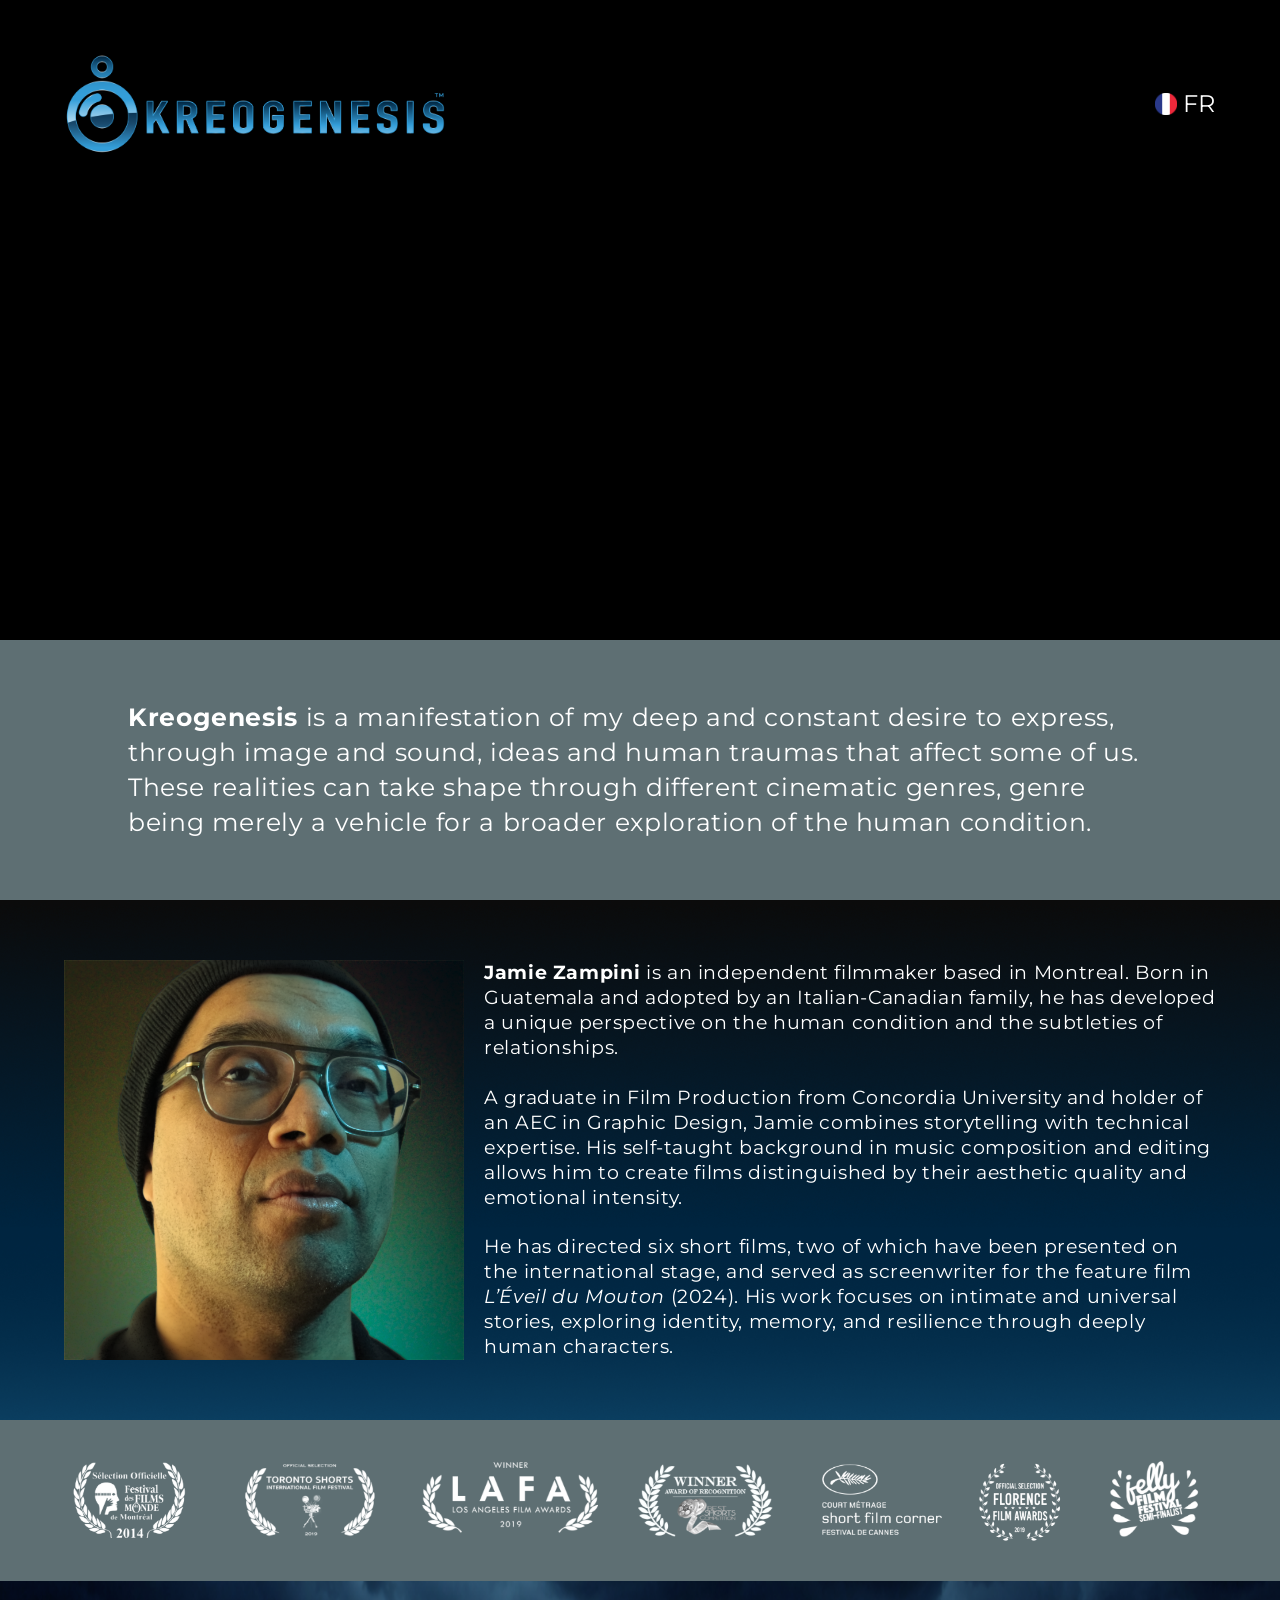
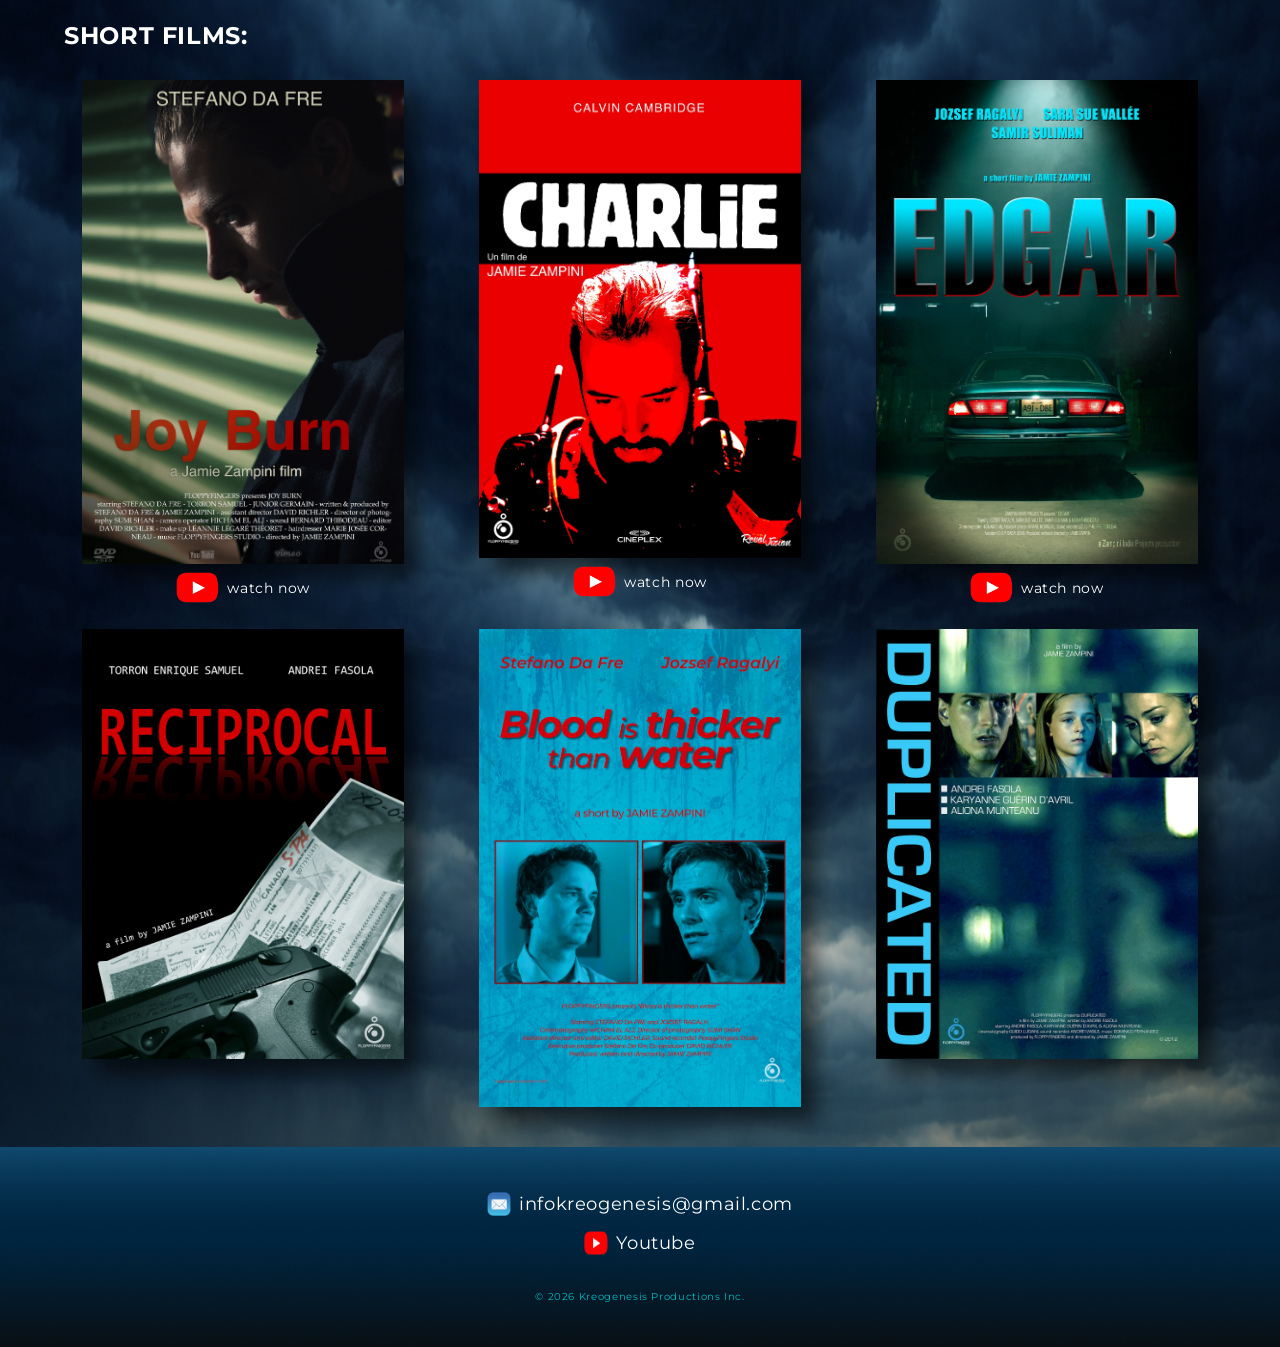
==== commit f4275821: "updated youtube official link channel" ====
--- a/index.html
+++ b/index.html
@@ -97,7 +97,7 @@
         <img src="emaillogo.png" class="footer-icon" alt="Gmail">
         infokreogenesis@gmail.com
       </a>
-      <a href="https://www.youtube.com/@underconstruction-i1u" target="_blank">
+      <a href="https://www.youtube.com/@kreogenesis" target="_blank">
         <img src="youtube.png" class="footer-icon" alt="Youtube">
         Youtube
       </a>
--- a/style.css
+++ b/style.css
@@ -1,329 +1,336 @@
-    * {
-      margin: 0;
-      padding: 0;
-      box-sizing: border-box;
-    }
-
-    body {
-      font-family: 'Montserrat', sans-serif;
-      color: #fff;
-      letter-spacing: 0.04em;
-    }
-
-    .container {
-      max-width: 90vw;
-      margin: 0 auto;
-      padding: 0 5vw;
-      position: relative;
-    }
-
-    body::before {
-      content: "";
-      position: absolute;
-      top: 0;
-      left: 5vw;
-      width: 2px;
-      height: 0%;
-      background: rgba(255,255,255,0.3);
-      pointer-events: none;
-      z-index: 9999;
-    }
-
-    body::after {
-      content: "";
-      position: absolute;
-      top: 0;
-      right: 5vw;
-      width: 2px;
-      height: 0%;
-      background: rgba(255,255,255,0.3);
-      pointer-events: none;
-      z-index: 9999;
-    }
-
-    /* Banner */
-    .banner-container {
-      position: relative;
-      width: 100%;
-      height: auto;
-      background-color: #000;
-      overflow: hidden;
-    }
-
-    .web-banner-fr {
-      width: 100%;
-      height: auto;
-      display: block;
-      line-height: 0;
-    }
-
-    .banner-top {
-      position: absolute;
-      top: 8%;  /* ajustable pour descendre logo/EN */
-      left: 5%;
-      right: 5%;
-      display: flex;
-      justify-content: space-between;
-      align-items: center;
-      z-index: 10;
-    }
-
-    .logo1 {
-      width: 30vw;
-      height: auto;
-    }
-
-    .language-switch {
-      display: flex;
-      align-items: center;
-      gap: 6px;
-      color: white;
-      text-decoration: none;
-      font-size: 24px;
-      font-weight: 0;
-    }
-
-    .language-switch img {
-      width: 22px;
-      height: auto;
-    }
-
-    .language-switch:hover {
-      opacity: 0.7;
-    }
-
-    /* Block1 text */
-    .block1-container {
-      position: relative;
-      width: 100%;
-      min-height: 250px;
-      background-image: url('block1.png');
-      background-size: cover;
-      background-position: center;
-      background-repeat: no-repeat;
-      padding: 60px 10%;
-      display: flex;
-      align-items: center;
-      justify-content: flex-start;
-    }
-
-
-    .about-text1 {
-      position: relative;
-      transform: none;
-      font-size: clamp(16px, 2.5vw, 25px);
-      line-height: 1.4;
-      max-width: 100%;
-      color: white;
-      margin: 0;
-    }
-
-    /* Block bio */
-    .block-bio-container {
-      display: flex;
-      flex-wrap: nowrap;
-      align-items: flex-start;
-      gap: 20px;
-      padding: 60px 5vw;
-      background-image: url('block-bio.png');
-      background-size: cover;
-      background-position: center top;
-      background-repeat: no-repeat;
-      transition: all 0.3s ease;
-    }
-
-    .profilepix {
-      width: 400px;
-      max-width: 100%;
-      height: auto;
-      flex-shrink: 1;
-      transition: all 0.3s ease;
-    }
-
-    .about-text2 {
-      flex: 1 1 0;
-      font-size: clamp(16px, 1.5vw, 24px);
-      line-height: 1.3;
-      color: white;
-    }
-
-    .block-bio-container.vertical {
-      flex-direction: column;
-      align-items: center;
-      text-align: left;
-    }
-
-    .block-bio-container.vertical .profilepix {
-      margin-bottom: 20px;
-    }
-
-    .lauriers-container img {
-      max-width: 100%;
-      height: auto;
-      display: block;
-    }
-
-    .lauriers-mobile { display: none;}
-
-    @media (max-width: 600px) {
-      .lauriers-desktop { display: none;}
-      .lauriers-mobile {
-        display: block;
-        width: 80%;
-        margin: 0 auto;
-      }
-    }
-
-    /* Nuages / posters */
-    .nuages-container {
-      width: 100%;
-      padding: 40px 5vw;
-      background-image: url('nuages.png');
-      background-size: cover;
-      background-position: center;
-      background-repeat: no-repeat;
-      display: flex;
-      flex-direction: column;
-      gap: 30px;
-    }
-
-    .poster {
-      width: 90%;
-      height: auto;
-      transition: all 0.3s ease;
-      box-shadow: 15px 15px 20px rgb(0,0,0,0.6);
-      border-radius: 0px;
-    }
-
-    .poster-row {
-      display: flex;
-      flex-wrap: wrap;
-      justify-content: space-between;
-      gap: 2vw;
-      width: 100%;
-    }
-
-    .poster-wrapper {
-      display: flex;
-      flex-direction: column;
-      align-items: center;
-      flex: 0 1 calc(33.333% - 2vw);
-      max-width: calc(33.333% - 2vw);
-    }
-
-    .poster-icon {
-      margin-top: 8px;
-      display: flex;
-      justify-content: center;
-      align-items: center;
-      gap: 8px;
-      text-decoration: none;
-      color: white;
-      font-size: 14px;
-      font-weight: 500;
-    }
-
-    .poster-icon img {
-      width: 12%;
-      height: auto;
-      display: block;
-    }
-
-    /* iPad */
-    @media (max-width: 900px) {
-      .poster-wrapper {
-        flex: 1 1 calc(50% - 2vw);
-        max-width: calc(50% - 2vw);
-      }
-    }
-
-    /* Mobile */
-    @media (max-width: 600px) {
-      .poster-wrapper {
-        flex: 1 1 100%;
-        max-width: 100%;
-        margin-bottom: 20px;
-      }
-
-      .poster {
-        width: 100%;
-        height: auto;
-      }
-    }
-
-    /* Footer base */
-    .base-container {
-      background-image: url("base.png");
-      background-size: cover;
-      background-position: center;
-      display: flex;
-      flex-direction: column;
-      align-items: center;
-      padding: 30px;
-      height: 200px;
-    }
-
-    .footer-top a {
-      display: flex;
-      align-items: center;
-      justify-content: center;
-      margin: 15px 0;  /* ajuste ici pour l’espace entre Gmail / Youtube */
-      color: white;
-      text-decoration: none;
-      text-align: center;
-      font-size: 18px;
-    }
-
-    .footer-icon {
-      width: 1em;
-      height: 1em;
-      margin-right: 8px;
-    }
-
-    .footer-top a:hover {
-      opacity: 0.7;
-    }
-
-    .copyright {
-      margin-top: 20px;
-      font-size: 10px;
-      opacity: 0.7;
-      text-align: center;
-      color: aqua;
-    }
-
-    .mobile-banner {
-      display: none;
-      width: 100%;
-      height: auto;
-    }
-
-    @media (max-device-width: 900px) {
-
-      .web-banner-fr {
-        display: none;
-      }
-
-      .mobile-banner {
-        display: block;
-        width: 100%;
-        height: auto;
-      }
-
-      .logo1 {
-        display: none;
-      }
-    }
-
-    @media (max-width: 600px) {
-      .block1-container {
-        height: auto;
-        padding: 20px 10px;
-      }
-
-      .about-text1 {
-        padding: 0 20px 0 20px;
-        text-align: left;
-        max-width: 100%;
-      }
-    }+* {
+  margin: 0;
+  padding: 0;
+  box-sizing: border-box;
+}
+
+body {
+  font-family: 'Montserrat', sans-serif;
+  color: #fff;
+  letter-spacing: 0.04em;
+  background-color: #000; /* Ensure black background for gaps */
+}
+
+.container {
+  max-width: 90vw;
+  margin: 0 auto;
+  padding: 0 5vw;
+  position: relative;
+}
+
+/* Lines on sides */
+body::before {
+  content: "";
+  position: absolute;
+  top: 0;
+  left: 5vw;
+  width: 2px;
+  height: 0%;
+  background: rgba(255,255,255,0.3);
+  pointer-events: none;
+  z-index: 9999;
+}
+
+body::after {
+  content: "";
+  position: absolute;
+  top: 0;
+  right: 5vw;
+  width: 2px;
+  height: 0%;
+  background: rgba(255,255,255,0.3);
+  pointer-events: none;
+  z-index: 9999;
+}
+
+/* Banner */
+.banner-container {
+  position: relative;
+  width: 100%;
+  height: auto;
+  background-color: #000;
+  overflow: hidden;
+}
+
+.web-banner-fr {
+  width: 100%;
+  height: auto;
+  display: block;
+  line-height: 0;
+}
+
+.mobile-banner {
+  display: none;
+  width: 100%;
+  height: auto;
+}
+
+.banner-top {
+  position: absolute;
+  top: 8%;
+  left: 5%;
+  right: 5%;
+  display: flex;
+  justify-content: space-between;
+  align-items: center;
+  z-index: 10;
+}
+
+.logo1 {
+  width: 30vw;
+  height: auto;
+}
+
+.language-switch {
+  display: flex;
+  align-items: center;
+  gap: 6px;
+  color: white;
+  text-decoration: none;
+  font-size: 24px;
+}
+
+.language-switch img {
+  width: 22px;
+  height: auto;
+}
+
+.language-switch:hover {
+  opacity: 0.7;
+}
+
+/* Block1 text */
+.block1-container {
+  position: relative;
+  width: 100%;
+  min-height: 250px;
+  background-image: url('block1.png');
+  background-size: cover;
+  background-position: center;
+  background-repeat: no-repeat;
+  padding: 60px 10%;
+  display: flex;
+  align-items: center;
+  justify-content: flex-start;
+}
+
+.about-text1 {
+  font-size: clamp(16px, 2.5vw, 25px);
+  line-height: 1.4;
+  max-width: 100%;
+  color: white;
+  margin: 0;
+}
+
+/* Block bio */
+.block-bio-container {
+  display: flex;
+  flex-wrap: nowrap;
+  align-items: flex-start;
+  gap: 20px;
+  padding: 60px 5vw;
+  background-image: url('block-bio.png');
+  background-size: cover;
+  background-position: center top;
+  background-repeat: no-repeat;
+  transition: all 0.3s ease;
+}
+
+.profilepix {
+  width: 400px;
+  max-width: 100%;
+  height: auto;
+  flex-shrink: 1;
+}
+
+.about-text2 {
+  flex: 1 1 0;
+  font-size: clamp(16px, 1.5vw, 24px);
+  line-height: 1.3;
+  color: white;
+}
+
+.block-bio-container.vertical {
+  flex-direction: column;
+  align-items: center;
+  text-align: left;
+}
+
+.block-bio-container.vertical .profilepix {
+  margin-bottom: 20px;
+}
+
+/* Lauriers Section */
+.lauriers-container {
+  width: 100%;
+  padding: 0;
+  margin: 0;
+  line-height: 0;
+  background: black;
+}
+
+.lauriers-container img.lauriers-desktop {
+  width: 100%;
+  height: auto;
+  display: block;
+}
+
+.lauriers-container img.lauriers-mobile {
+  display: none;
+  width: 100%;
+  height: auto;
+}
+
+/* Nuages / posters */
+.nuages-container {
+  width: 100%;
+  padding: 40px 5vw;
+  background-image: url('nuages.png');
+  background-size: cover;
+  background-position: center;
+  background-repeat: no-repeat;
+  display: flex;
+  flex-direction: column;
+  gap: 30px;
+}
+
+.poster {
+  width: 90%;
+  height: auto;
+  transition: all 0.3s ease;
+  box-shadow: 15px 15px 20px rgb(0,0,0,0.6);
+}
+
+.poster-row {
+  display: flex;
+  flex-wrap: wrap;
+  justify-content: space-between;
+  gap: 2vw;
+  width: 100%;
+}
+
+.poster-wrapper {
+  display: flex;
+  flex-direction: column;
+  align-items: center;
+  flex: 0 1 calc(33.333% - 2vw);
+  max-width: calc(33.333% - 2vw);
+}
+
+.poster-icon {
+  margin-top: 8px;
+  display: flex;
+  justify-content: center;
+  align-items: center;
+  gap: 8px;
+  text-decoration: none;
+  color: white;
+  font-size: 14px;
+}
+
+.poster-icon img {
+  width: 12%;
+  height: auto;
+}
+
+.base-container {
+  background-image: url("base.png");
+  background-size: cover;
+  background-position: center;
+  display: flex;
+  flex-direction: column;
+  align-items: center;
+  padding: 30px;
+  height: 200px;
+}
+
+.footer-top a {
+  display: flex;
+  align-items: center;
+  justify-content: center;
+  margin: 15px 0;
+  color: white;
+  text-decoration: none;
+  font-size: 18px;
+}
+
+.footer-icon {
+  width: 24px !important; /* Force icons to stay small */
+  height: 24px !important;
+  margin-right: 8px;
+  display: inline-block;
+}
+
+.copyright {
+  margin-top: 20px;
+  font-size: 10px;
+  opacity: 0.7;
+  color: aqua;
+}
+
+/* iPad & Squeezed Desktop (Middle Phase) */
+@media (max-width: 1024px) {
+  /* Keep Video Visible here, but swap Laurels */
+  .lauriers-container img.lauriers-desktop {
+    display: none !important;
+  }
+  .lauriers-container img.lauriers-mobile {
+    display: block !important;
+    width: 100% !important;
+    margin: 0 auto;
+  }
+
+  .poster-wrapper {
+    flex: 1 1 calc(50% - 2vw);
+    max-width: calc(50% - 2vw);
+  }
+
+  /* Ensure Video stays visible for Tablet */
+  .web-banner-fr {
+    display: block !important;
+  }
+  .mobile-banner {
+    display: none !important;
+  }
+  
+  .logo1 {
+    width: 25vw; /* Shrink logo slightly for tablet */
+  }
+}
+
+/* Mobile & Maximum Squeeze (Final Phase) */
+@media (max-width: 750px) {
+  /* NOW we hide the video and show the image */
+  .web-banner-fr {
+    display: none !important;
+  }
+  .mobile-banner {
+    display: block !important;
+  }
+
+  .poster-wrapper {
+    flex: 1 1 100% !important;
+    max-width: 100% !important;
+    margin-bottom: 30px;
+  }
+
+  .poster {
+    width: 100% !important;
+    height: auto;
+  }
+
+  .block1-container {
+    height: auto;
+    padding: 20px 10px;
+  }
+
+  .about-text1 {
+    padding: 0 20px;
+    text-align: left;
+    max-width: 100%;
+  }
+
+  .logo1 {
+    display: none !important;
+  }
+}
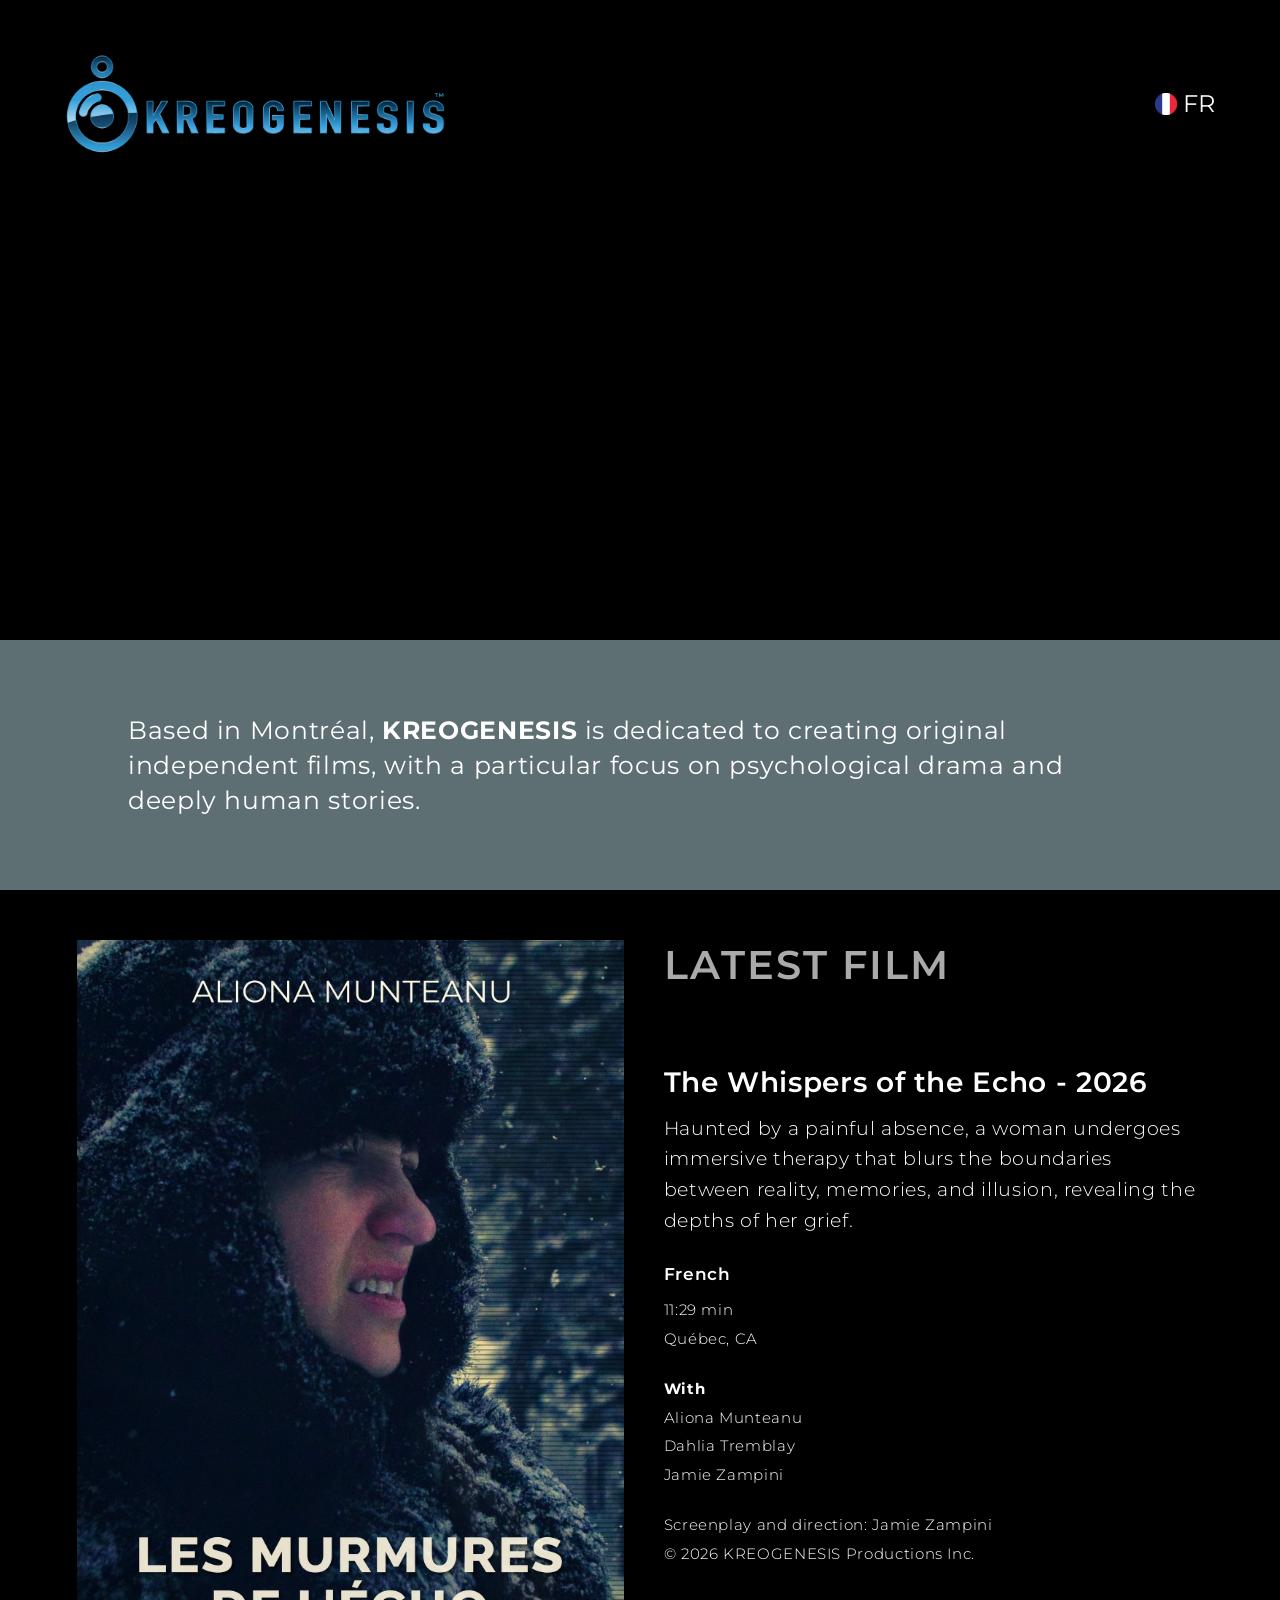
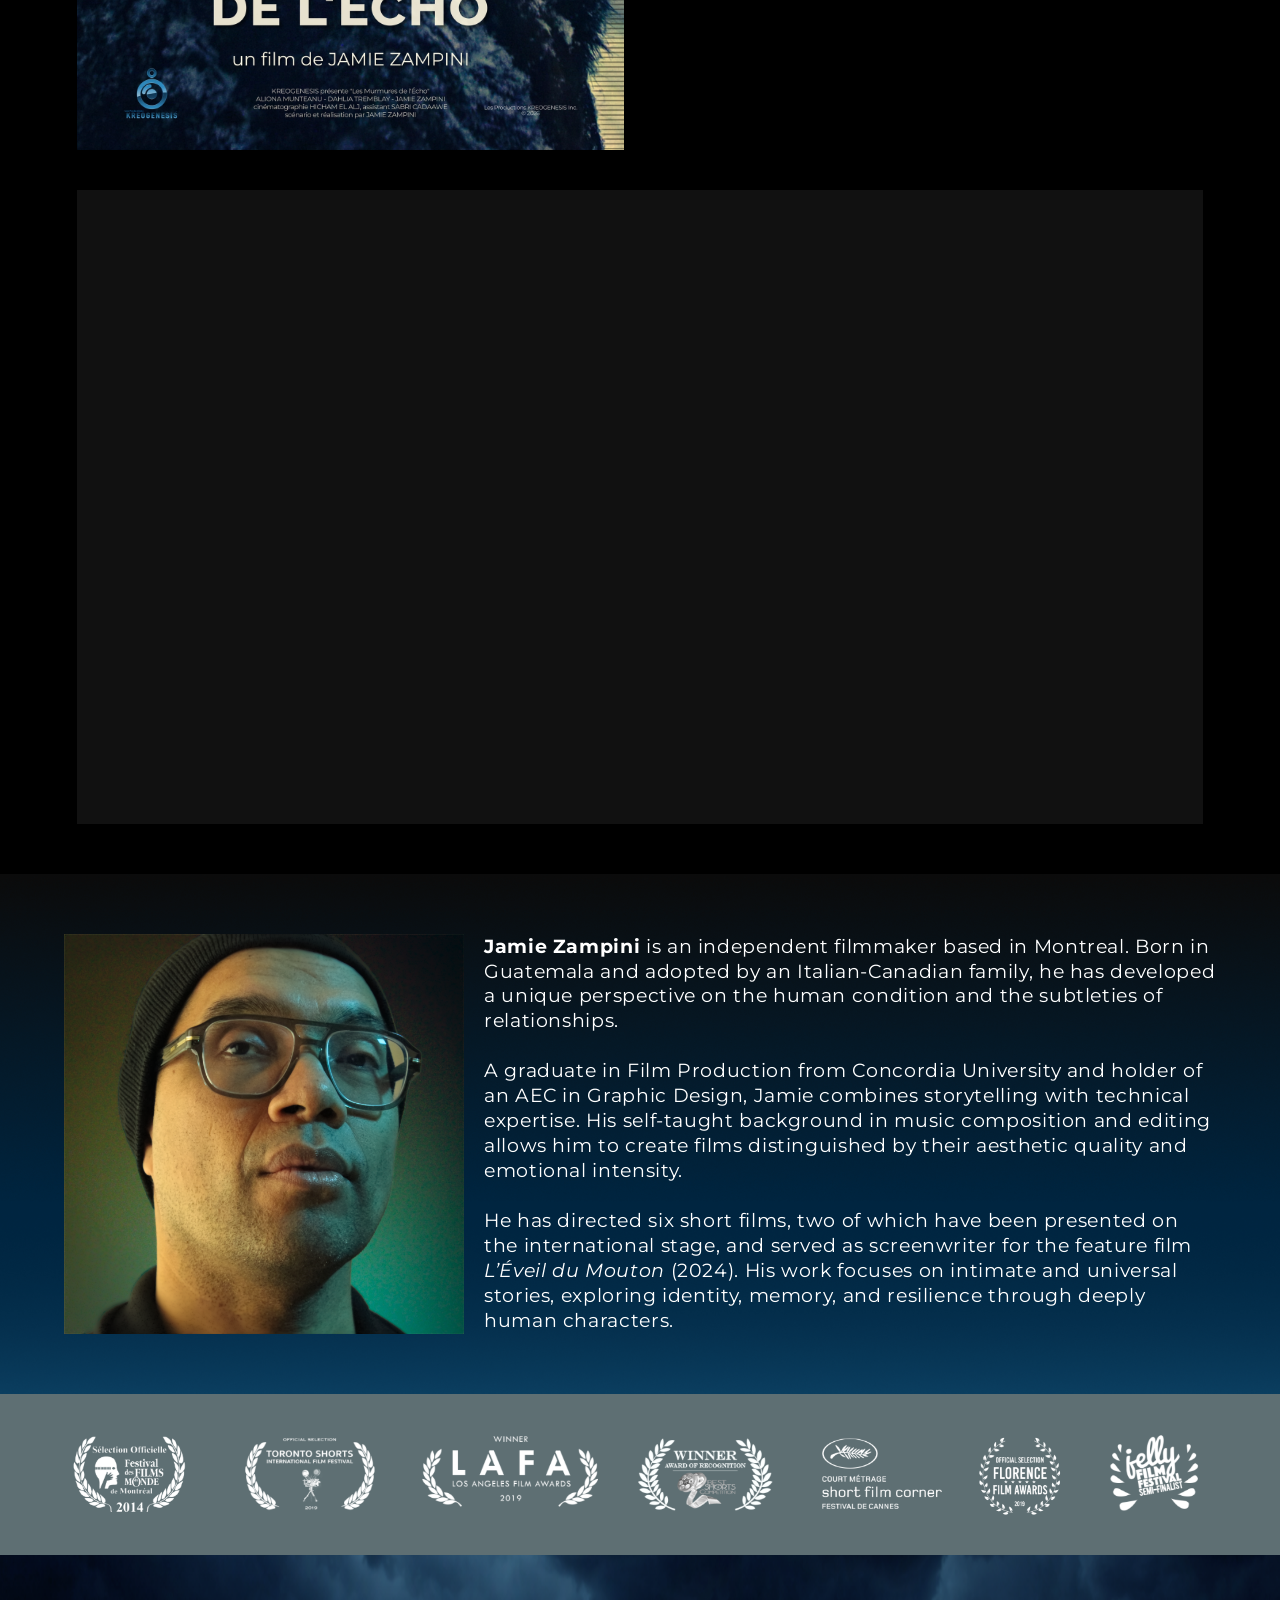
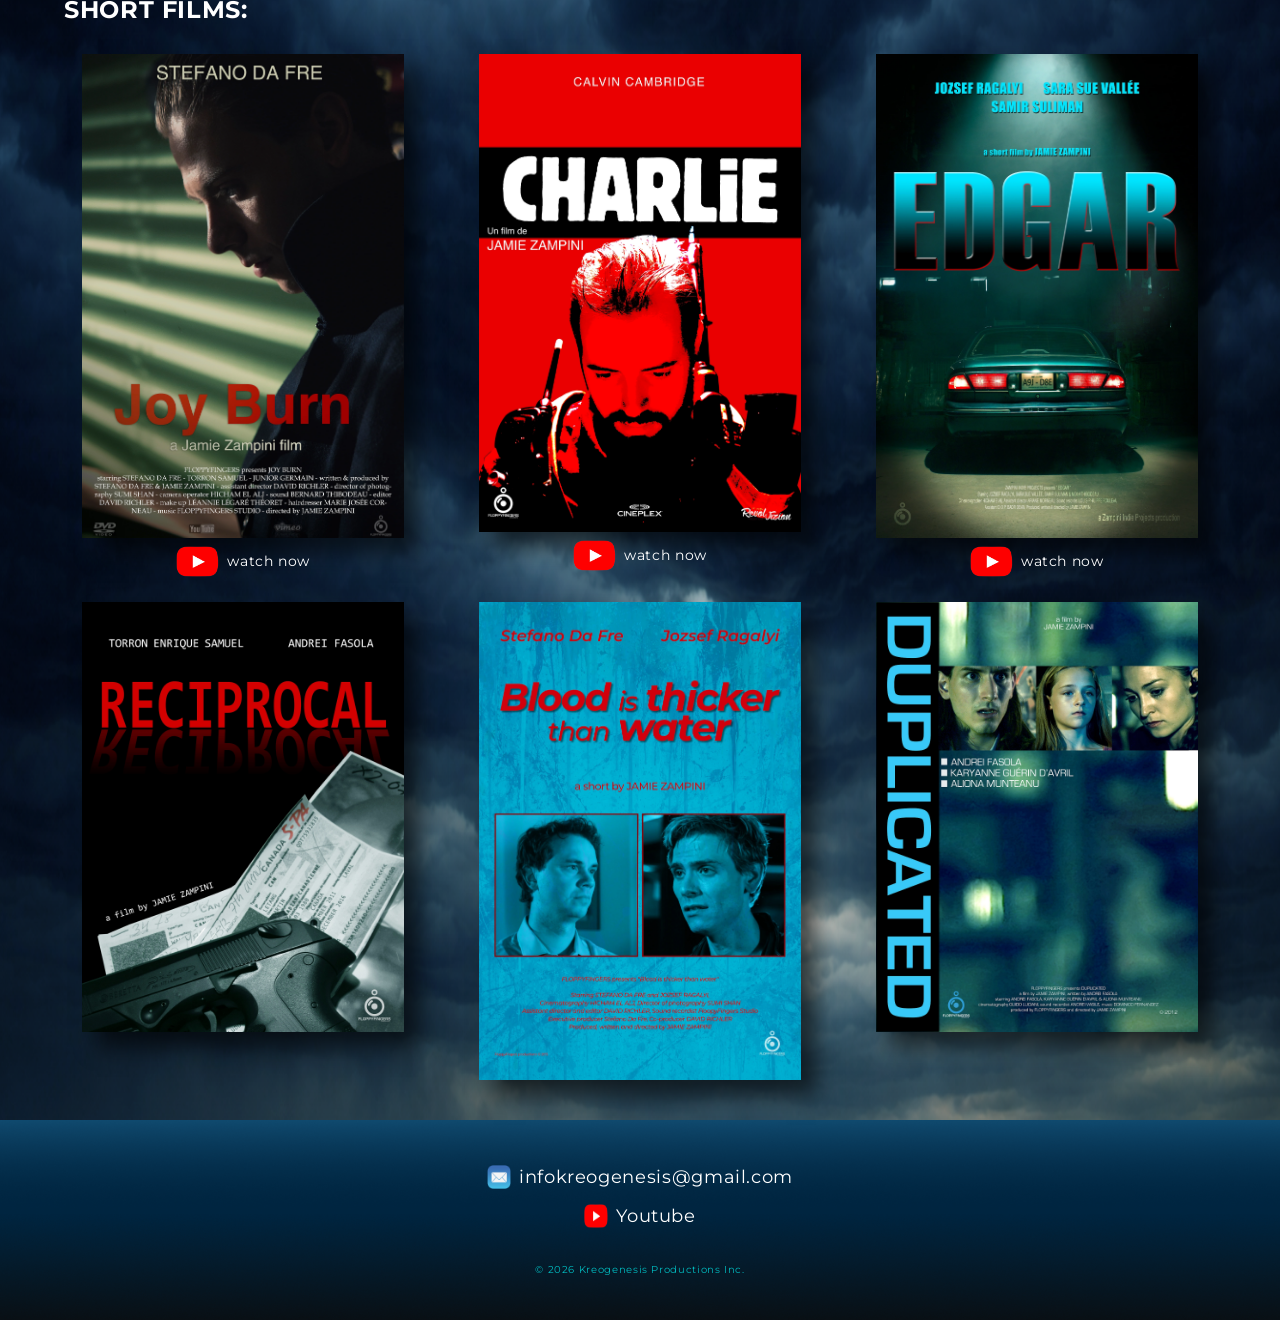
==== commit 679a7b43: "Update website: featured film section in French and English" ====
--- a/index.html
+++ b/index.html
@@ -33,7 +33,77 @@
   <!-- Block1 -->
   <div class="block1-container">
     <p class="about-text1">
-      <b>Kreogenesis</b> is a manifestation of my deep and constant desire to express, through image and sound, ideas and human traumas that affect some of us. These realities can take shape through different cinematic genres, genre being merely a vehicle for a broader exploration of the human condition.
+      Based in Montréal, <b>KREOGENESIS</b> is dedicated to creating original independent films, with a particular focus on psychological drama and deeply human stories.
+  </div>
+
+  <div class="featured-film-container">
+
+    <div class="featured-film-layout">
+
+      <h2 class="featured-film-heading">
+        Latest Film
+      </h2>
+
+      <!-- Left: Poster -->
+      <div class="featured-film-poster">
+        <img
+          src="poster%20les%20murmures%20de%20lecho.webp"
+          alt="Affiche du court métrage Les Murmures de l'Écho">
+      </div>
+
+      <!-- Right: Synopsis and details -->
+      <div class="featured-film-info">
+
+
+  <h3 class="featured-film-title">
+
+    The Whispers of the Echo - 2026
+
+  </h3>
+
+  <p class="featured-film-synopsis">
+
+    Haunted by a painful absence, a woman undergoes immersive therapy that blurs the boundaries between reality, memories, and
+    illusion, revealing the depths of her grief.
+
+  </p>
+
+  <div class="featured-film-details">
+
+    <p>French</p>
+
+    <p>11:29 min</p>
+
+    <p>Québec, CA</p>
+
+    <p class="featured-film-cast-heading"><strong>With</strong></p>
+
+    <p>Aliona Munteanu</p>
+    <p>Dahlia Tremblay</p>
+    <p>Jamie Zampini</p>
+
+    <p class="featured-film-cast-heading">Screenplay and direction: Jamie Zampini</p>
+
+    <p>© 2026 KREOGENESIS Productions Inc.</p>
+
+  </div>
+
+</div>
+
+    </div>
+
+    <!-- Full-width YouTube teaser underneath -->
+    <div class="featured-film-video">
+      <iframe
+        src="https://www.youtube.com/embed/MhFSkhkVhCM"
+        title="Les Murmures de l'Écho - Bande-annonce"
+        loading="lazy"
+        allow="accelerometer; autoplay; clipboard-write; encrypted-media; gyroscope; picture-in-picture; web-share"
+        referrerpolicy="strict-origin-when-cross-origin"
+        allowfullscreen>
+      </iframe>
+    </div>
+
   </div>
 
   <!-- Block bio -->
--- a/style.css
+++ b/style.css
@@ -333,4 +333,222 @@
   .logo1 {
     display: none !important;
   }
+}
+
+/* =========================================
+   FEATURED FILM - LES MURMURES DE L'ÉCHO
+   ========================================= */
+
+.featured-film-container {
+  width: 100%;
+  background-color: #000;
+  color: #fff;
+  padding: 50px 6vw;
+}
+
+/* Poster and information row */
+
+.featured-film-layout {
+  display: grid;
+  grid-template-columns: auto 1fr;
+  grid-template-rows: auto 1fr;
+  column-gap: 40px;
+  row-gap: 0;
+  align-items: start;
+  max-width: 1400px;
+  margin: 0 auto 40px;
+}
+
+.featured-film-heading {
+  grid-column: 2;
+  grid-row: 1;
+}
+
+.featured-film-poster {
+  grid-column: 1;
+  grid-row: 1 / span 2;
+}
+
+.featured-film-info {
+  grid-column: 2;
+  grid-row: 2;
+  min-width: 0;
+}
+
+/* Poster */
+
+.featured-film-poster {
+  width: 100%;
+}
+
+.featured-film-poster img {
+  display: block;
+  width: 100%;
+  height: auto;
+  max-width: 100%;
+  max-height: 90vh;
+  object-fit: contain;
+  box-shadow: 10px 10px 20px rgba(0, 0, 0, 0.7);
+  margin: 0 auto;
+}
+
+/* Synopsis and details */
+
+.featured-film-info {
+  min-width: 0;
+}
+
+.featured-film-synopsis {
+  font-size: clamp(16px, 1.5vw, 22px);
+  line-height: 1.6;
+  font-weight: 300;
+  margin: 0 0 25px;
+}
+
+.featured-film-details {
+  margin-bottom: 0;
+}
+
+.featured-film-details p {
+  font-size: 15px;
+  line-height: 1.7;
+  margin: 3px 0;
+  font-weight: 300;
+}
+
+.featured-film-details p:first-child {
+  font-size: 17px;
+  font-weight: 600;
+  margin-bottom: 8px;
+}
+
+/* Full-width YouTube player */
+
+.featured-film-video {
+  position: relative;
+  width: 100%;
+  max-width: 1400px;
+  aspect-ratio: 16 / 9;
+  background-color: #111;
+  overflow: hidden;
+  margin: 0 auto;
+}
+
+.featured-film-video iframe {
+  position: absolute;
+  inset: 0;
+  width: 100%;
+  height: 100%;
+  border: 0;
+}
+
+/* Tablet and mobile */
+
+@media (max-width: 850px) {
+
+  .featured-film-container {
+    padding: 40px 6vw;
+  }
+
+  .featured-film-layout {
+  grid-template-columns: minmax(0, 1fr);
+  grid-template-rows: auto;
+  gap: 25px;
+  max-width: 600px;
+  margin-bottom: 30px;
+}
+
+.featured-film-heading {
+  grid-column: 1;
+  grid-row: 1;
+  margin-bottom: -15px;
+}
+
+.featured-film-poster {
+  grid-column: 1;
+  grid-row: 2;
+}
+
+.featured-film-info {
+  grid-column: 1;
+  grid-row: 3;
+}
+
+  .featured-film-poster {
+    max-width: 100%;
+    margin: 0 auto;
+  }
+
+  .featured-film-synopsis {
+    font-size: 17px;
+  }
+
+  .featured-film-video {
+    max-width: 600px;
+  }
+
+}
+
+/* Small mobile screens */
+
+@media (max-width: 480px) {
+
+  .featured-film-container {
+    padding: 30px 5vw;
+  }
+
+  .featured-film-layout {
+    gap: 22px;
+    margin-bottom: 25px;
+  }
+
+  .featured-film-poster {
+    max-width: 100%;
+  }
+
+  .featured-film-synopsis {
+    font-size: 16px;
+    line-height: 1.7;
+  }
+
+  .featured-film-details p {
+    font-size: 14px;
+  }
+
+  .featured-film-details p:first-child {
+    font-size: 16px;
+  }
+
+}
+
+/* Featured film headings */
+
+.featured-film-heading {
+  font-size: 40px;
+  font-weight: 600;
+  text-transform: uppercase;
+  letter-spacing: 2px;
+  margin: 0 0 75px;
+  color: #aaa;
+}
+
+.featured-film-title {
+  font-size: clamp(22px, 2.2vw, 32px);
+  font-weight: 600;
+  line-height: 1.3;
+  margin: 0 0 12px;
+}
+
+.featured-film-cast-heading {
+  margin-top: 25px !important;
+}
+
+.featured-film-cast-heading strong {
+  font-weight: 700 !important;
+}
+
+@media (max-width: 850px) {
+  .featured-film-heading {
+    margin-bottom: 0 !important;
+  }
 }
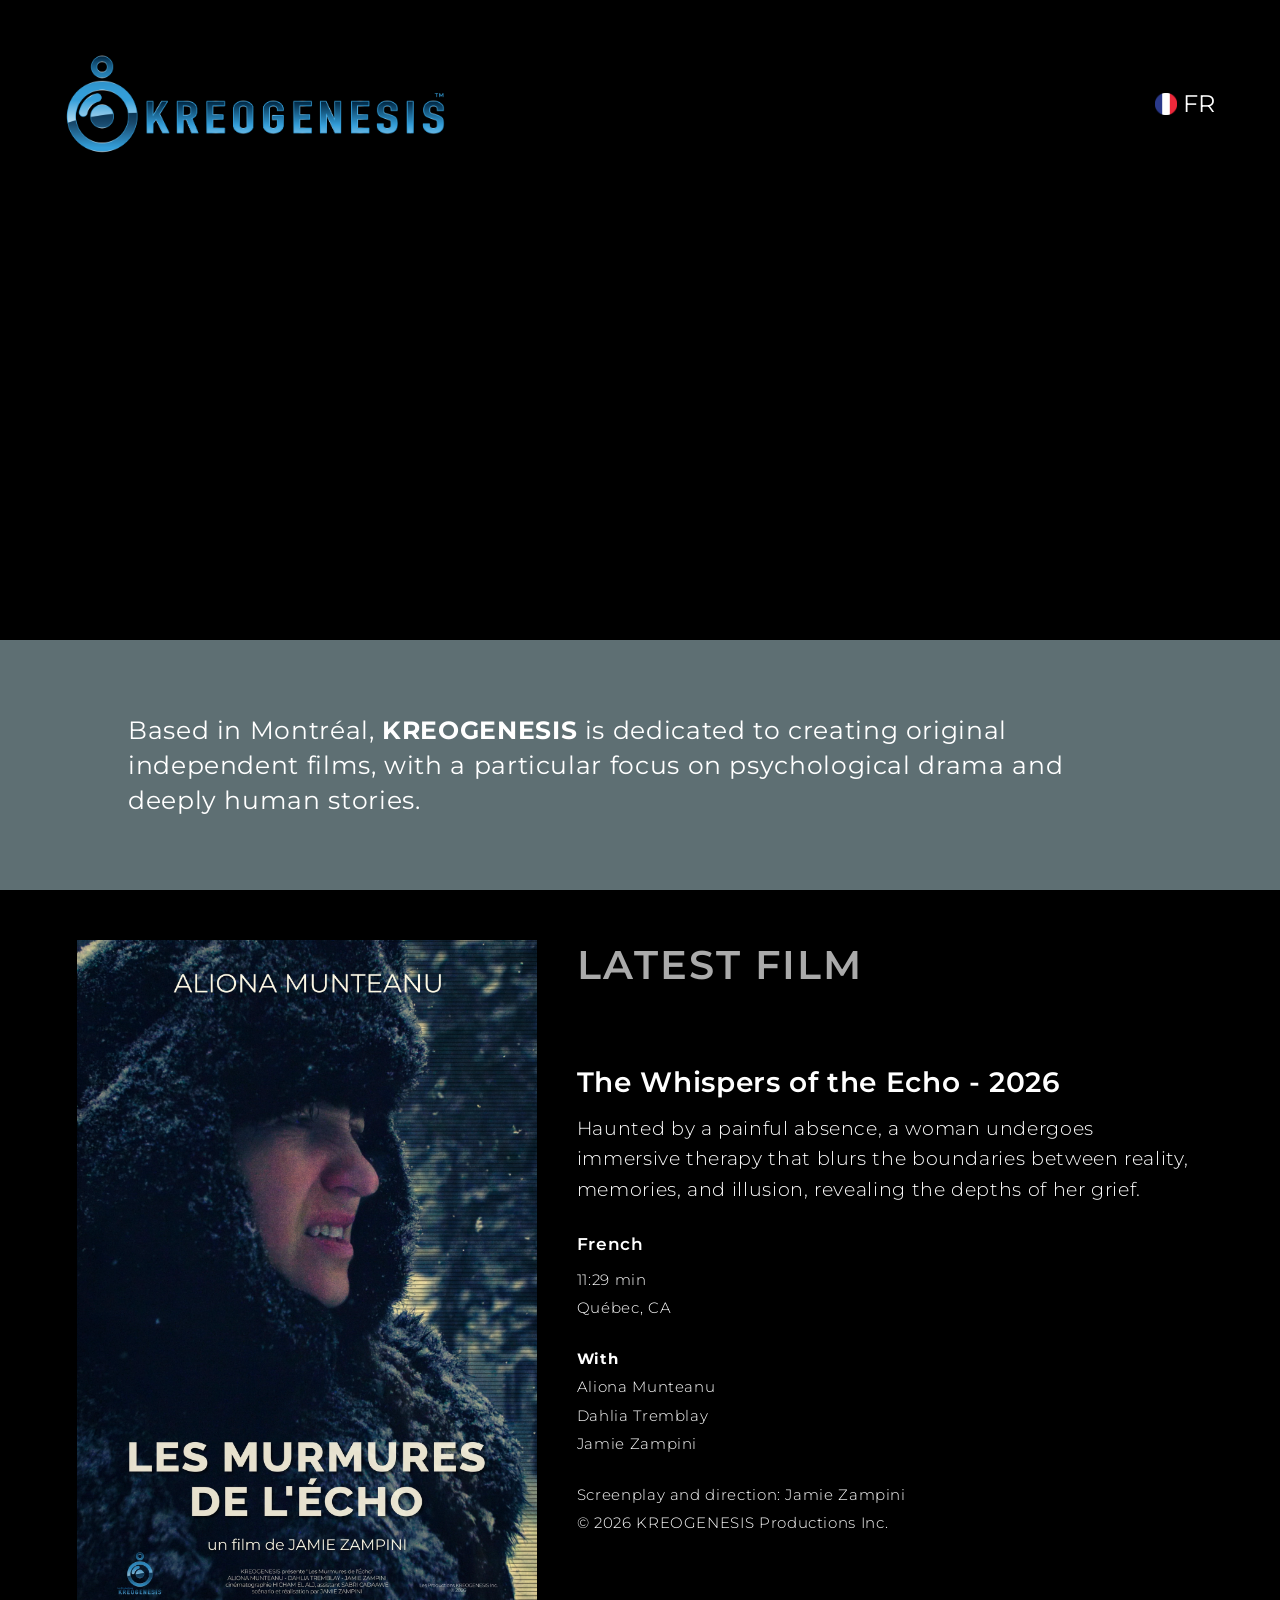
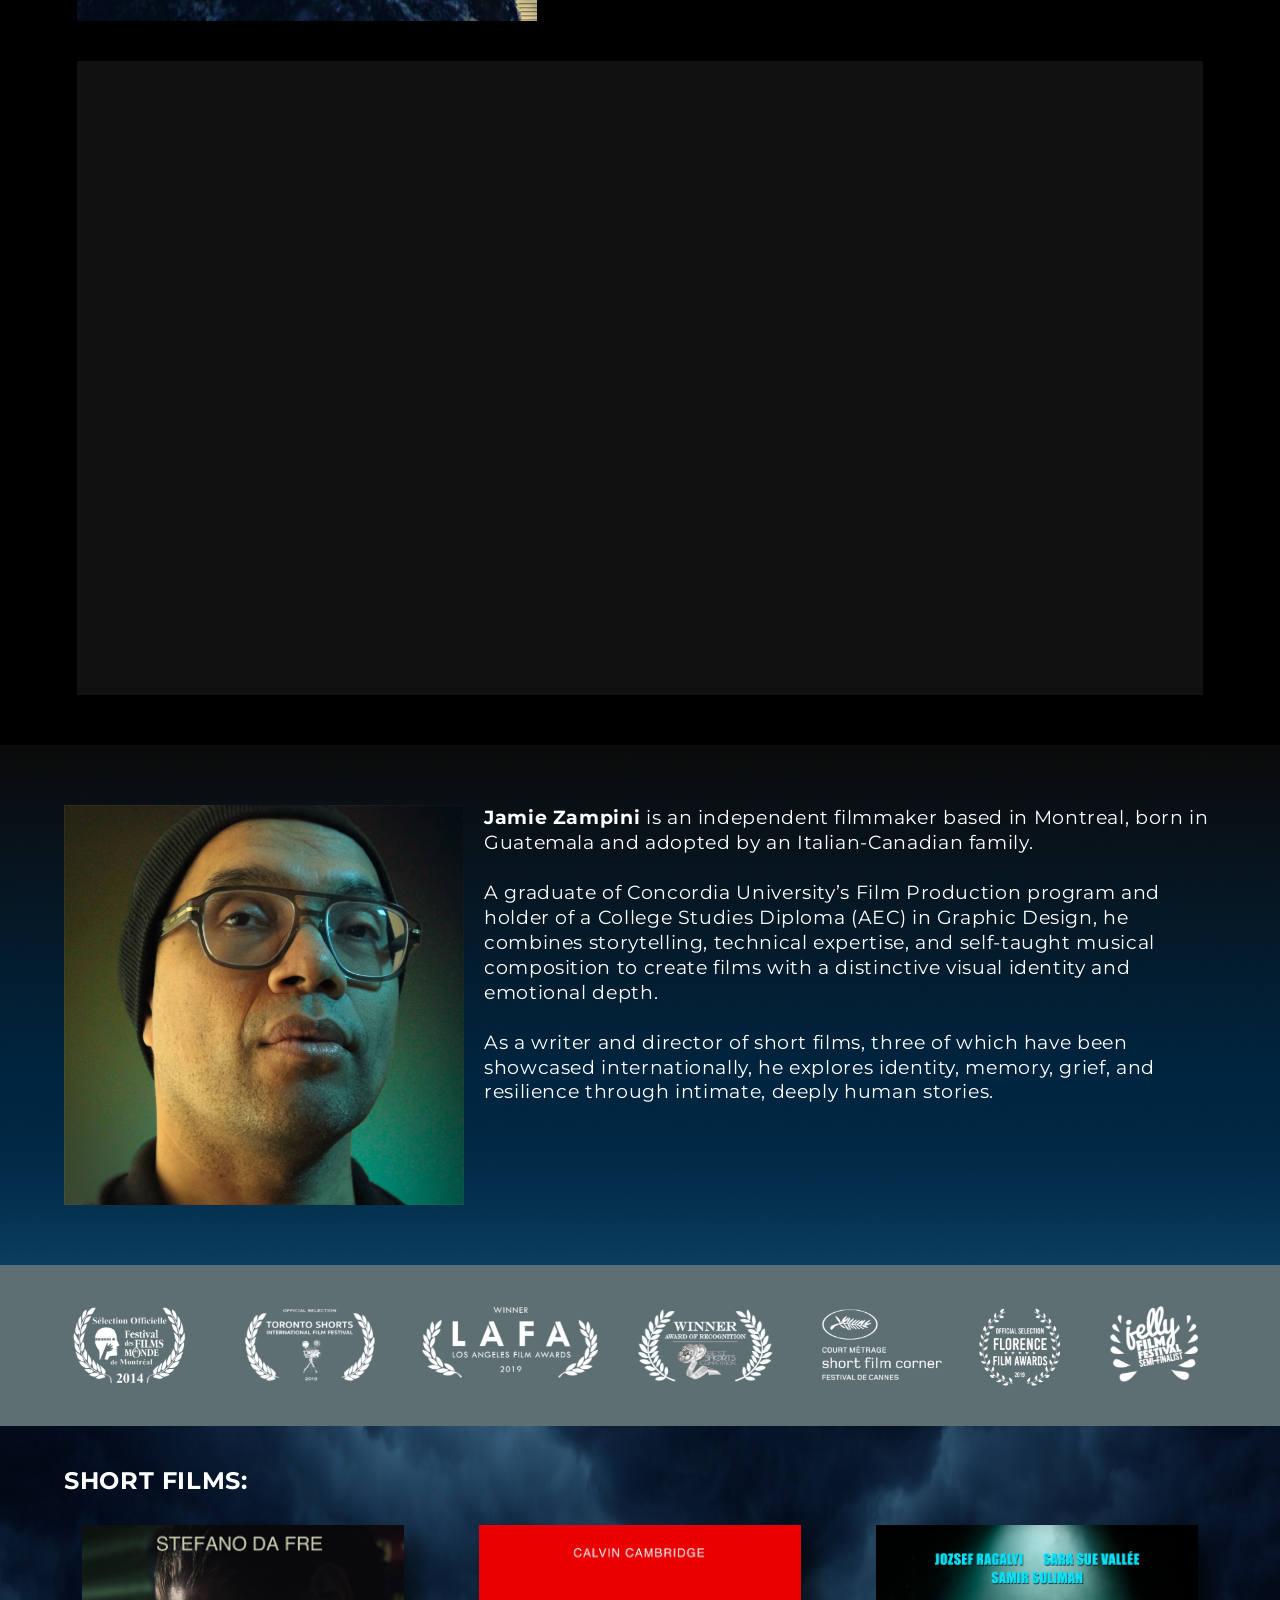
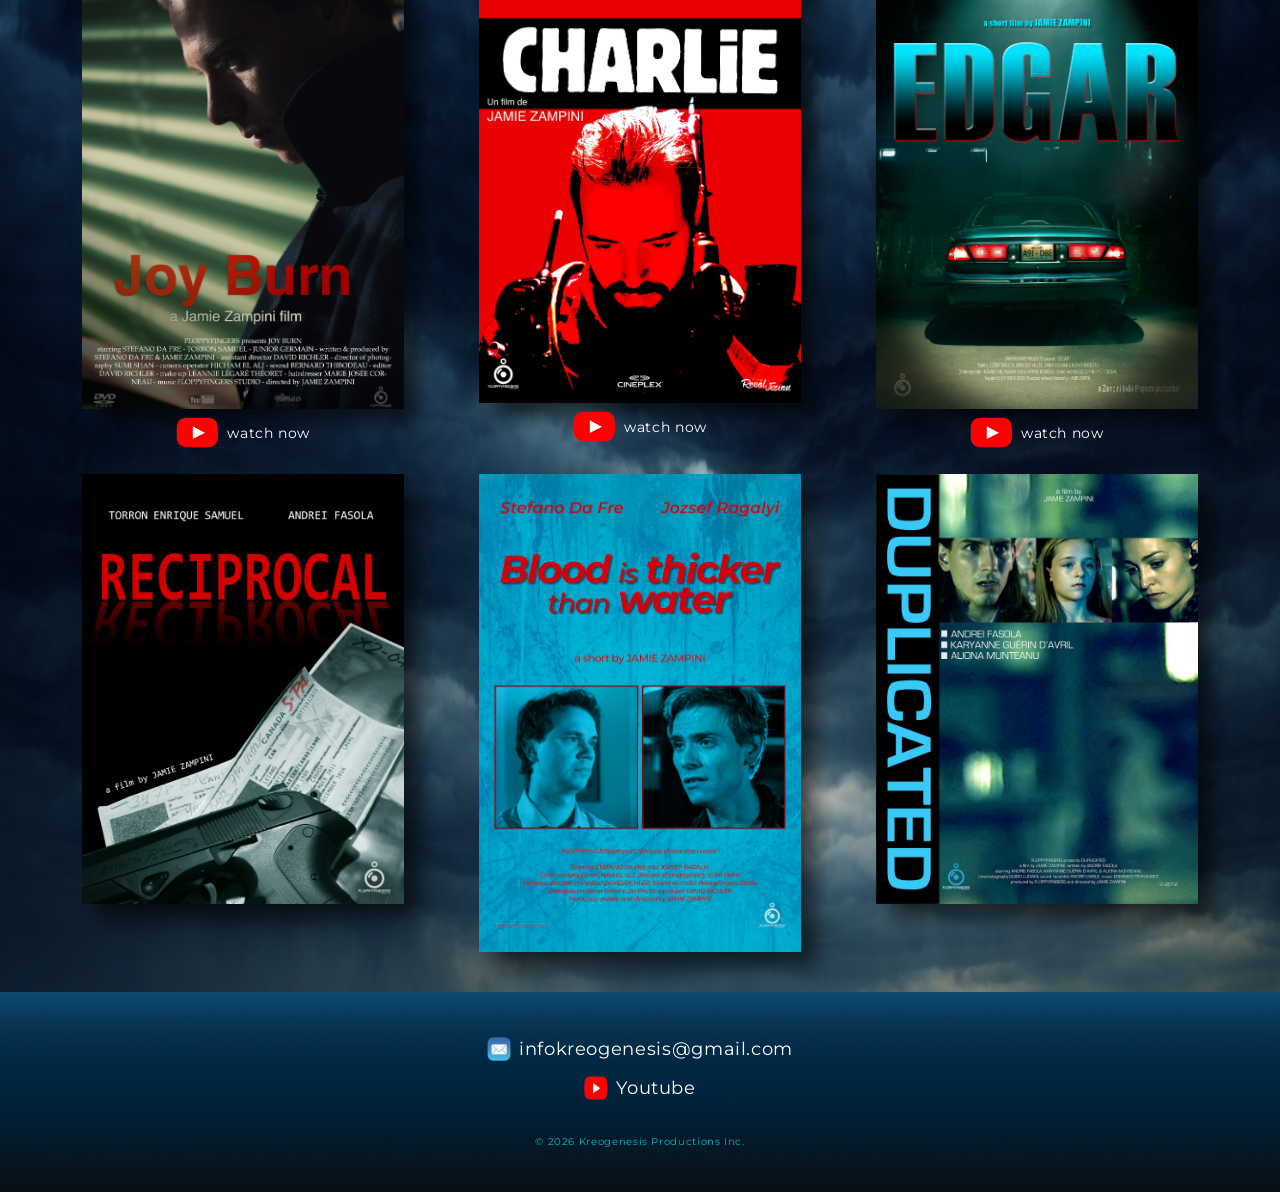
==== commit 380074c3: "Update filmmaker biography in French and English" ====
--- a/index.html
+++ b/index.html
@@ -110,11 +110,11 @@
   <div class="block-bio-container">
     <img src="profilepix.png" class="profilepix" alt="profilepix">  
     <p class="about-text2">
-     <b>Jamie Zampini</b> is an independent filmmaker based in Montreal. Born in Guatemala and adopted by an Italian-Canadian family, he has developed a unique perspective on the human condition and the subtleties of relationships.<br><br>
+     <b>Jamie Zampini</b> is an independent filmmaker based in Montreal, born in Guatemala and adopted by an Italian-Canadian family.<br><br>
 
-A graduate in Film Production from Concordia University and holder of an AEC in Graphic Design, Jamie combines storytelling with technical expertise. His self-taught background in music composition and editing allows him to create films distinguished by their aesthetic quality and emotional intensity.<br><br>
+A graduate of Concordia University’s Film Production program and holder of a College Studies Diploma (AEC) in Graphic Design, he combines storytelling, technical expertise, and self-taught musical composition to create films with a distinctive visual identity and emotional depth.<br><br>
 
-He has directed six short films, two of which have been presented on the international stage, and served as screenwriter for the feature film <i>L’Éveil du Mouton</i> (2024). His work focuses on intimate and universal stories, exploring identity, memory, and resilience through deeply human characters.  
+As a writer and director of short films, three of which have been showcased internationally, he explores identity, memory, grief, and resilience through intimate, deeply human stories.
     </p>
   </div>
 
--- a/style.css
+++ b/style.css
@@ -350,7 +350,7 @@
 
 .featured-film-layout {
   display: grid;
-  grid-template-columns: auto 1fr;
+  grid-template-columns: minmax(0, 460px) minmax(0, 1fr);
   grid-template-rows: auto 1fr;
   column-gap: 40px;
   row-gap: 0;
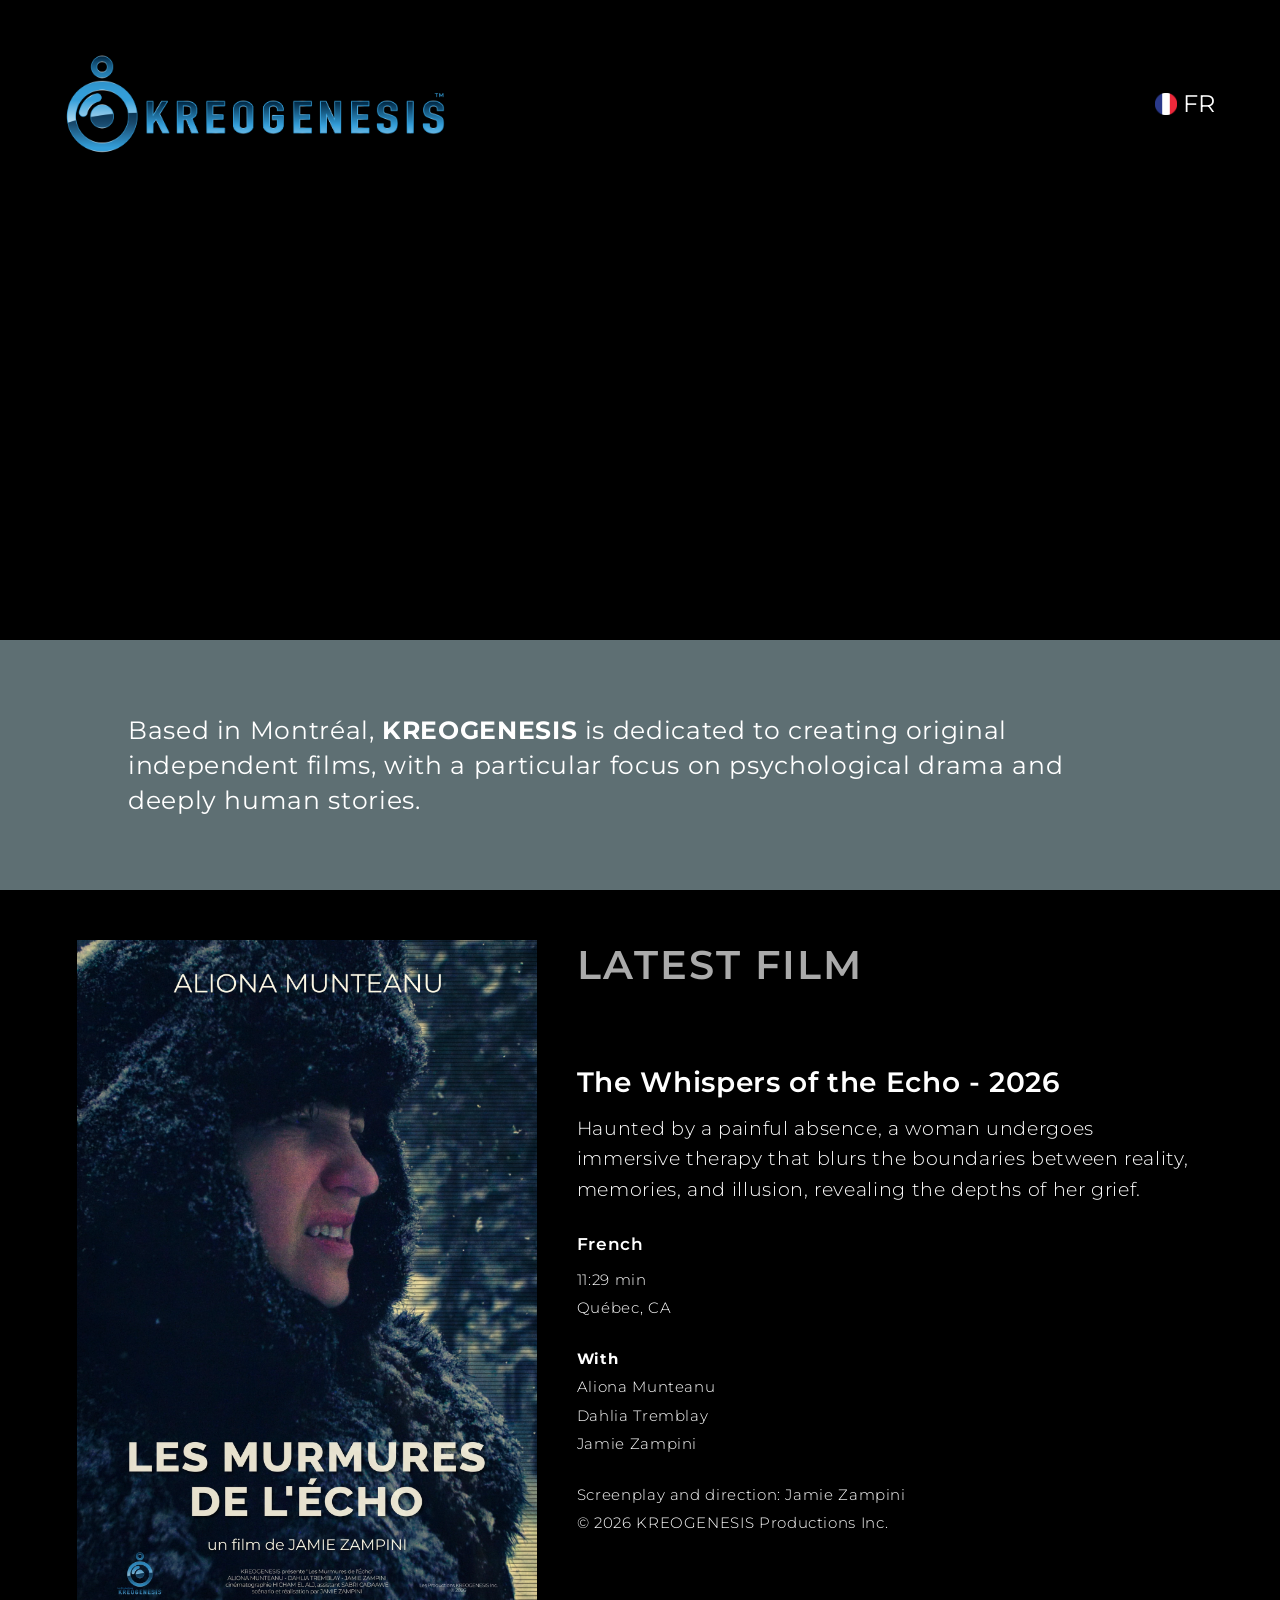
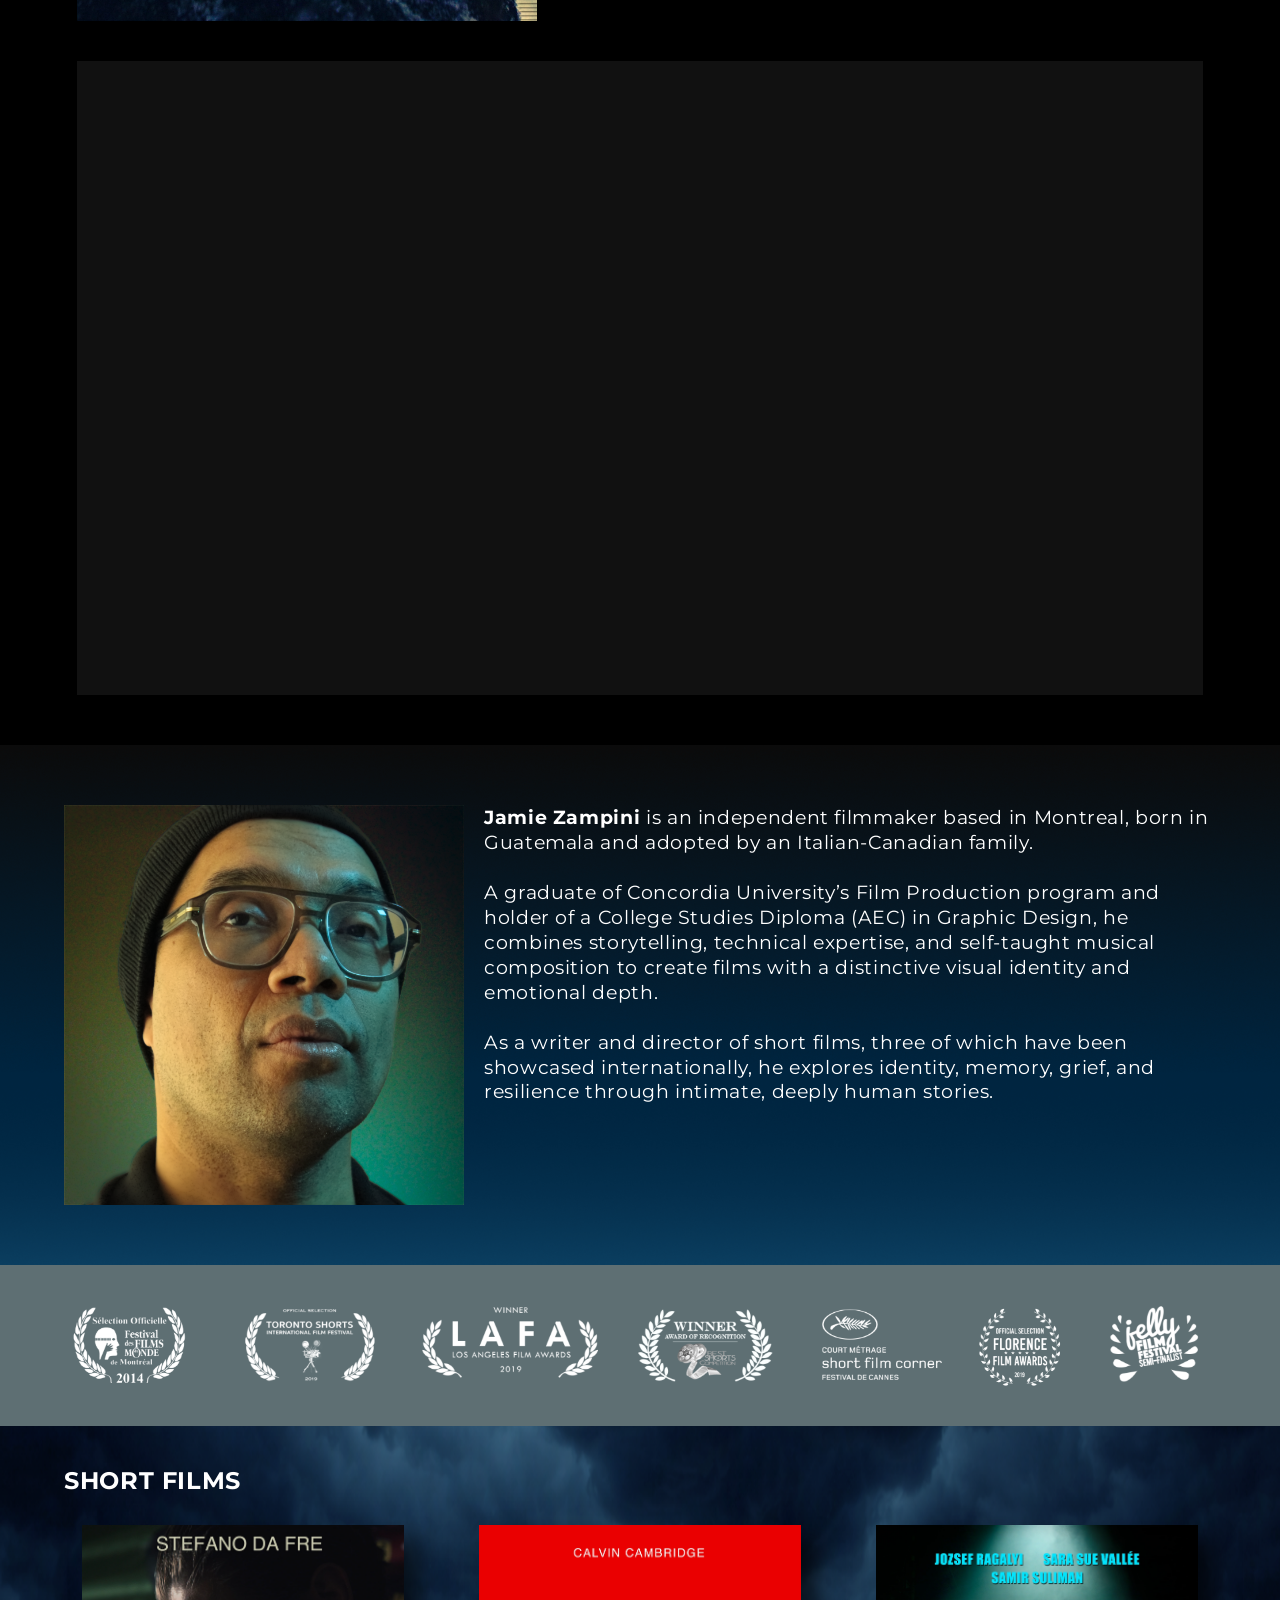
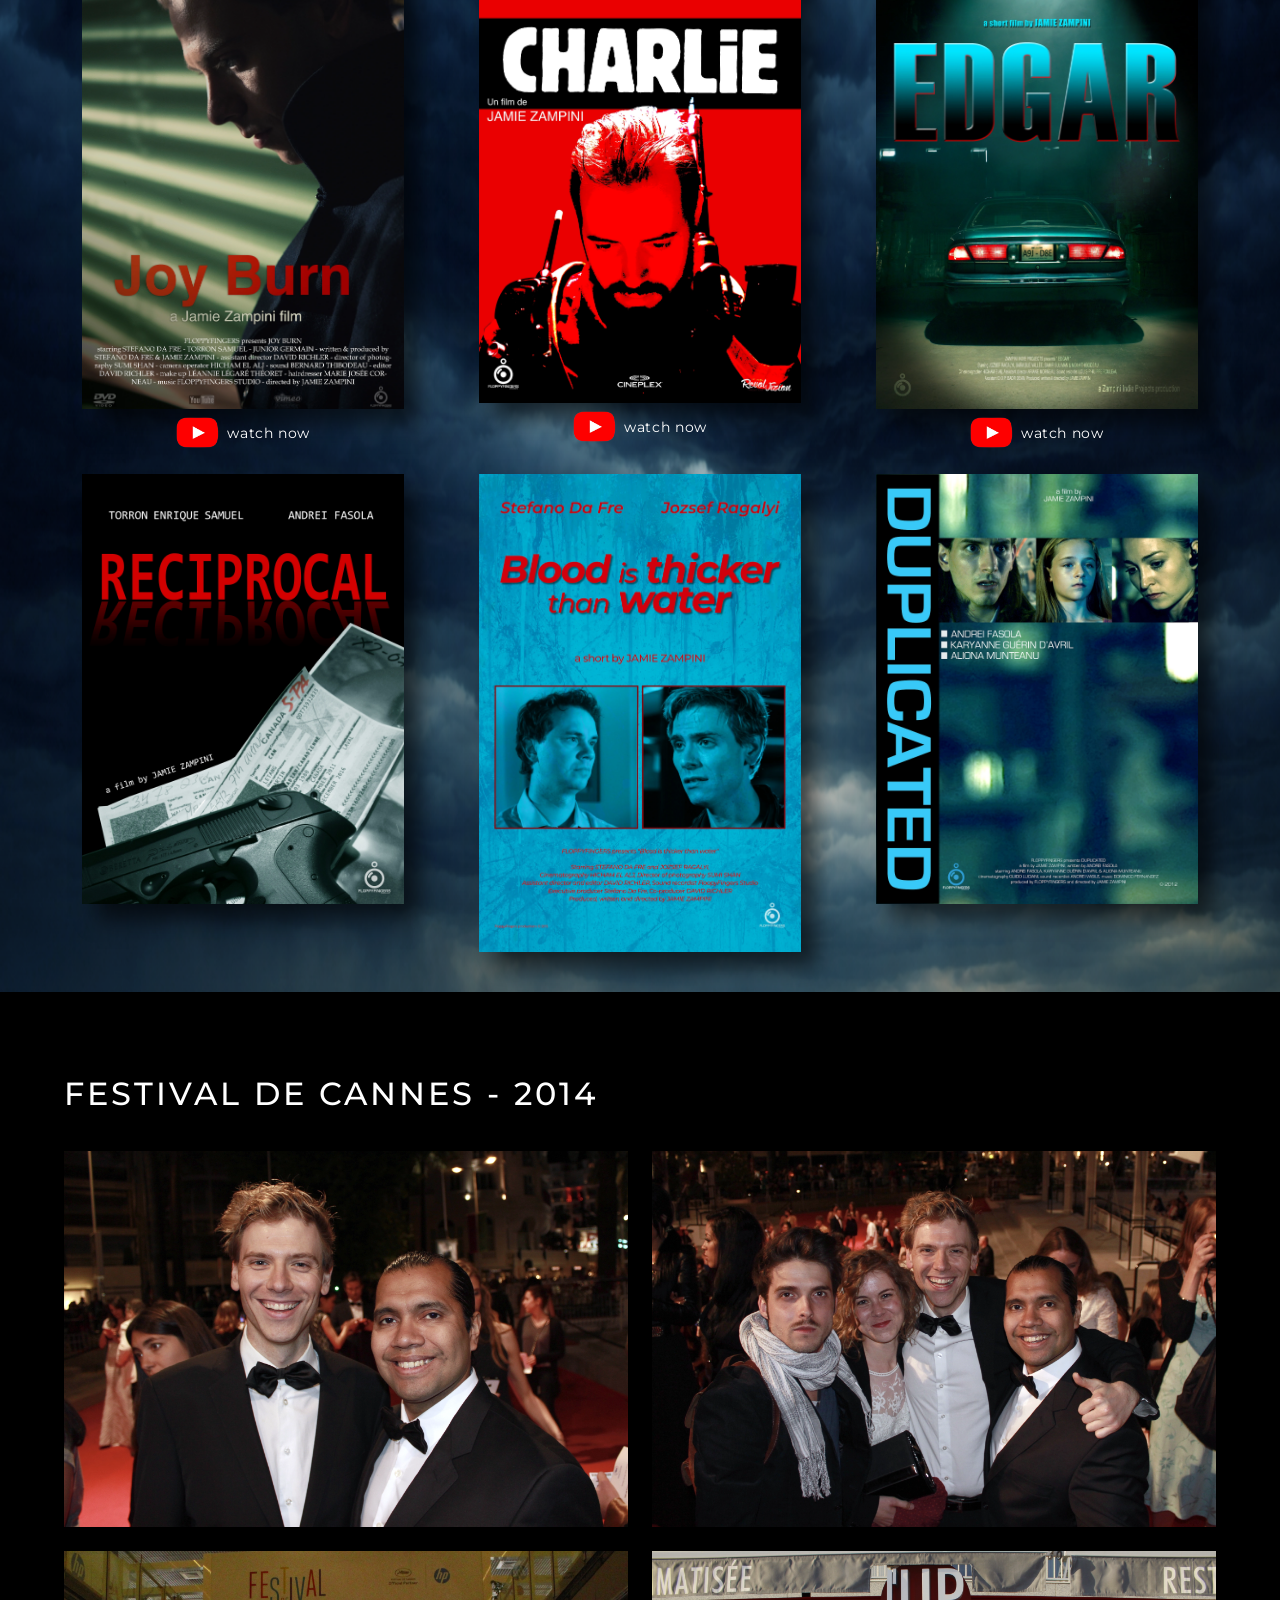
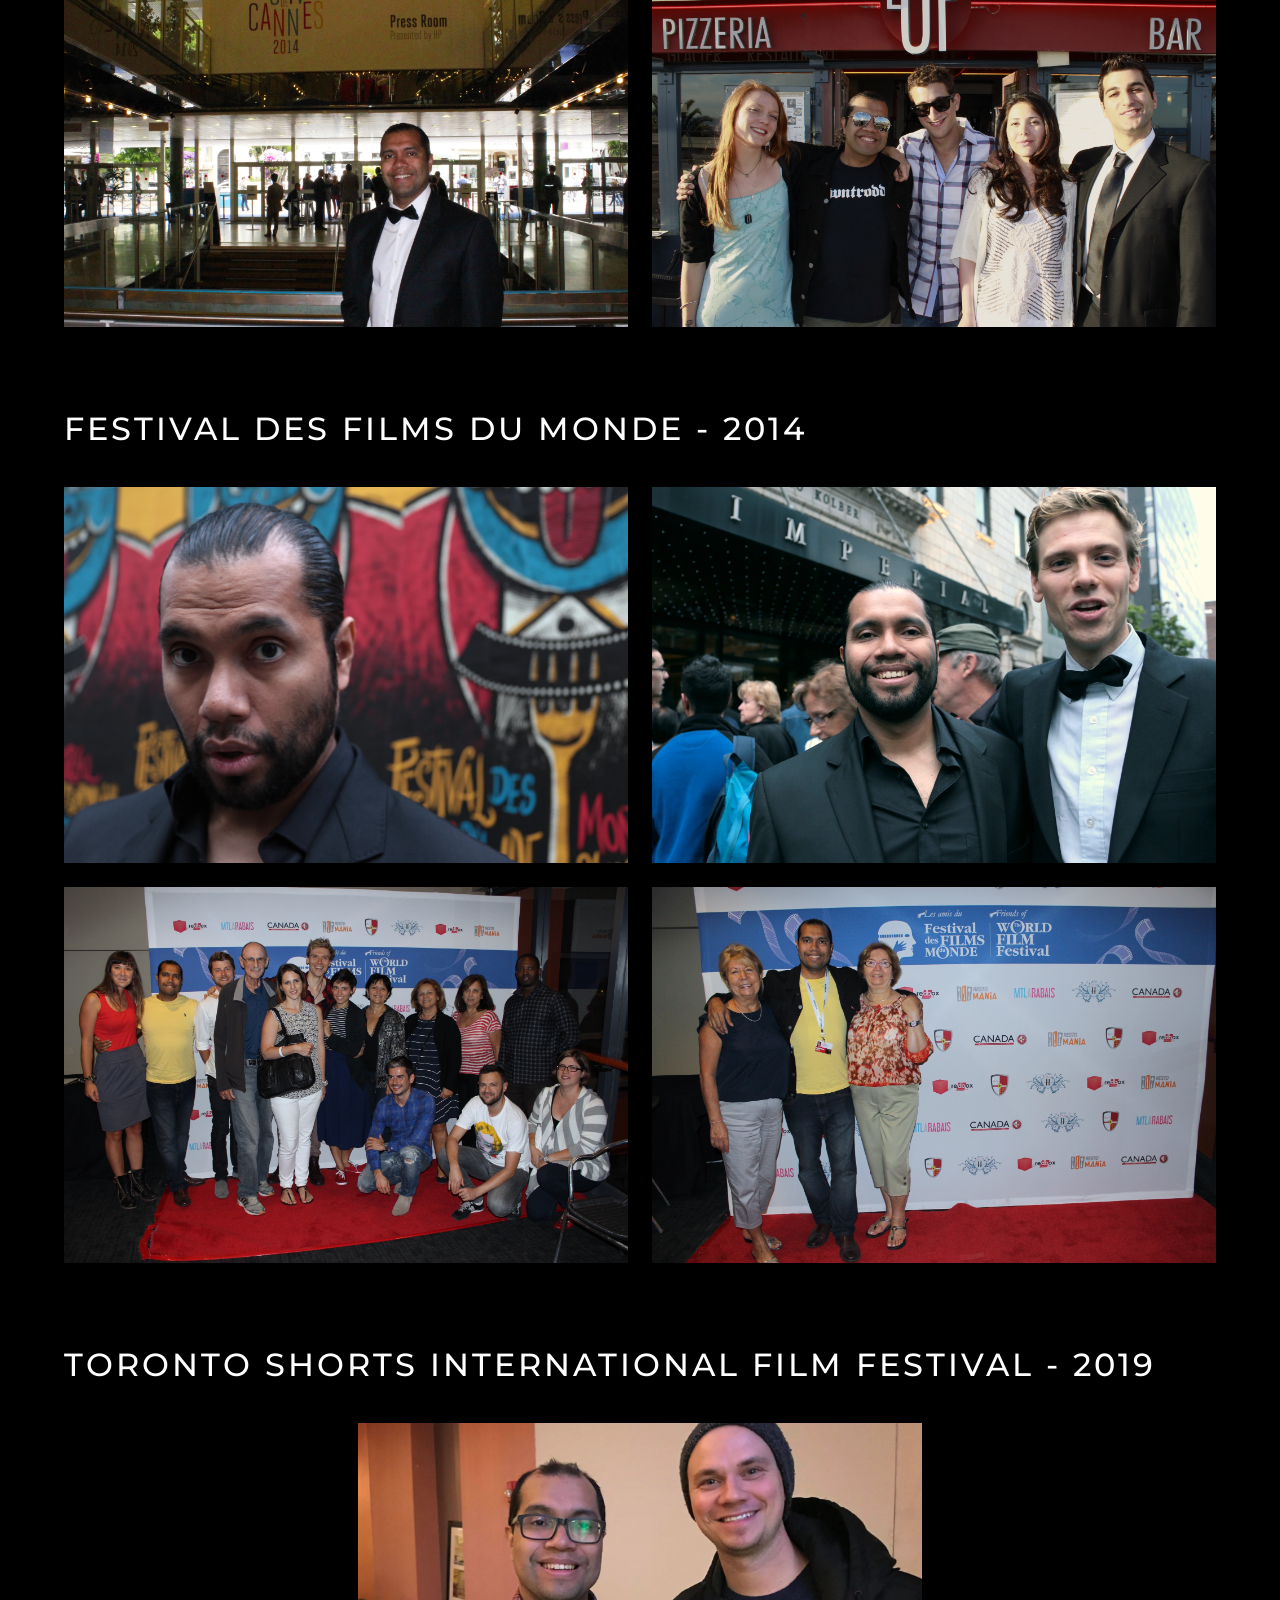
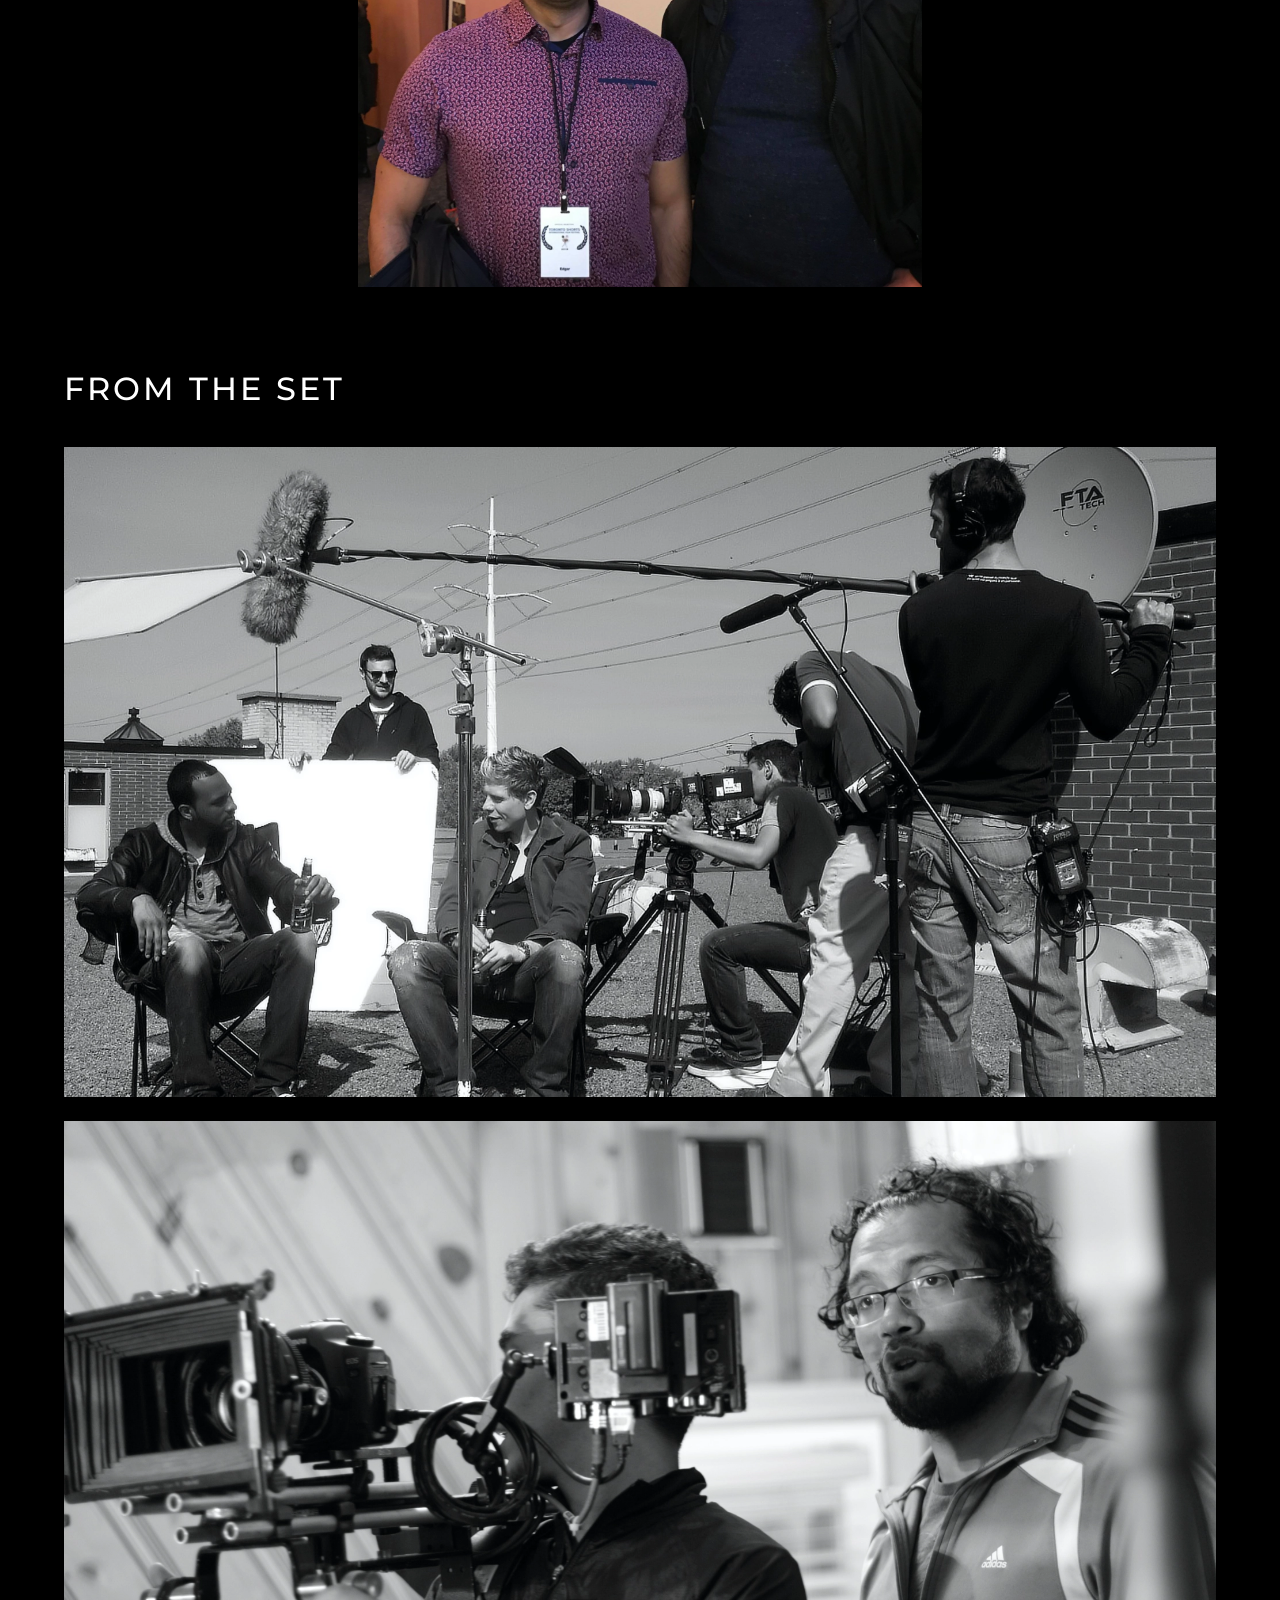
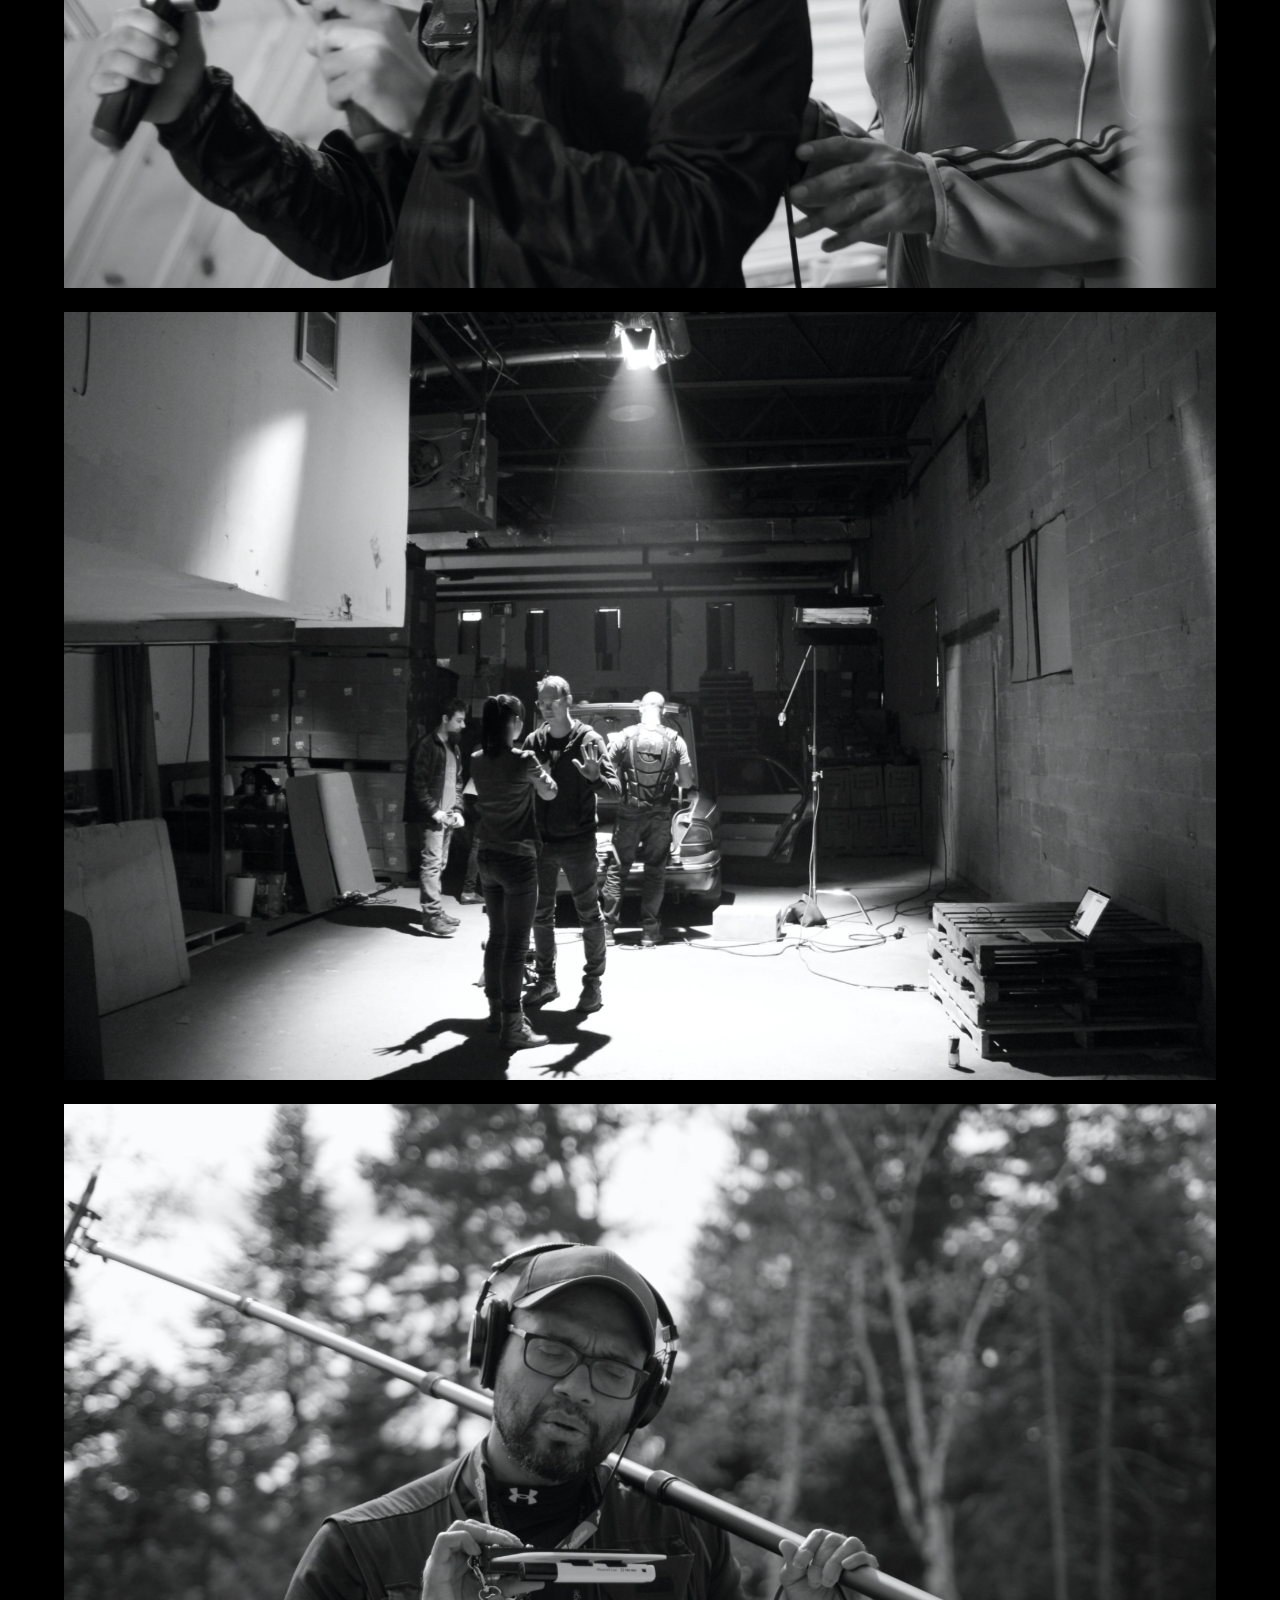
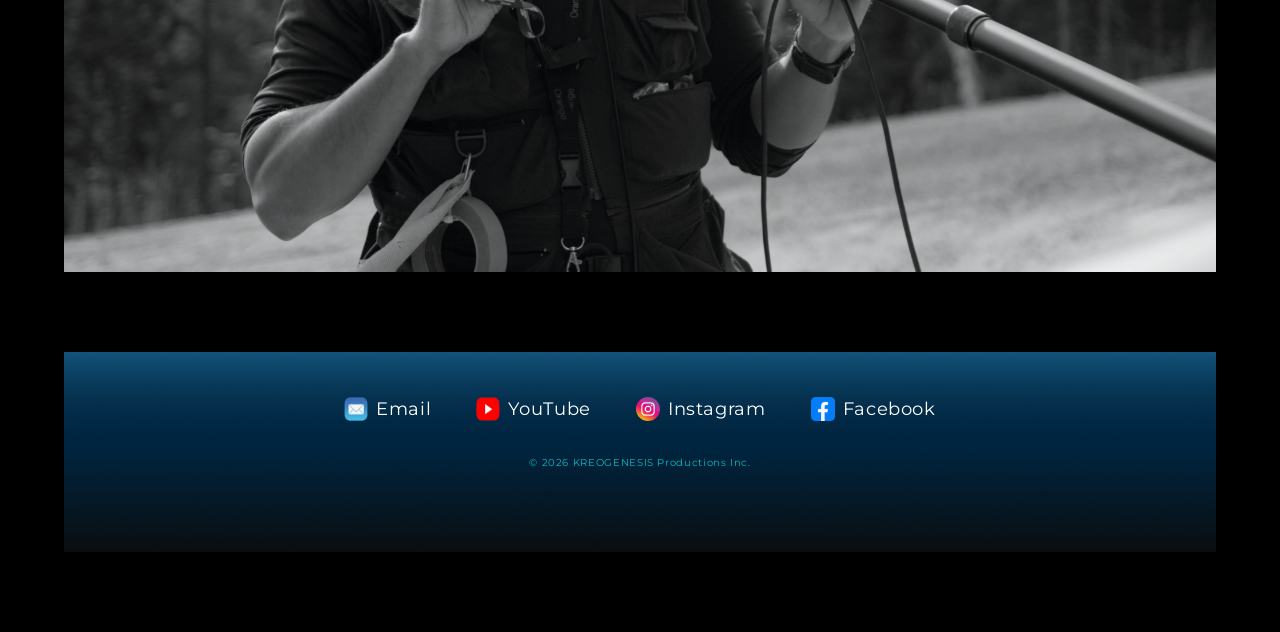
==== commit 76443a13: "Add festival photo gallery and social media footer" ====
--- a/index.html
+++ b/index.html
@@ -125,7 +125,7 @@
 
   <!-- Posters -->
   <div class="nuages-container">
-    <h2 class="poster-section-title">SHORT FILMS:</h2>
+    <h2 class="poster-section-title">SHORT FILMS</h2>
     <div class="poster-row">
       <div class="poster-wrapper">
         <img src="poster1.webp" class="poster">
@@ -160,22 +160,146 @@
     </div>
   </div>
 
-  <!-- Footer -->
-  <div class="base-container">
-    <div class="footer-top">
-      <a href="mailto:infokreogenesis@gmail.com">
-        <img src="emaillogo.png" class="footer-icon" alt="Gmail">
-        infokreogenesis@gmail.com
-      </a>
-      <a href="https://www.youtube.com/@kreogenesis" target="_blank">
-        <img src="youtube.png" class="footer-icon" alt="Youtube">
-        Youtube
-      </a>
-    </div>
-    <div class="copyright">
-      © 2026 Kreogenesis Productions Inc.
-    </div>
-  </div>
+  <!-- FESTIVAL PHOTO GALLERY -->
+  <section id="festival-gallery">
+
+  <!-- CANNES -->
+<div class="gallery-category">
+    <h2>Festival de Cannes - 2014</h2>
+    <div class="photo-grid" id="cannes-gallery">
+        <img src="gallery/cannes-002.webp"
+
+         alt="Jamie Zampini at the Cannes Film Festival"
+
+         loading="lazy">
+
+    <img src="gallery/cannes-003.webp"
+
+         alt="Cannes Film Festival"
+
+         loading="lazy">
+
+    <img src="gallery/cannes-004.webp"
+
+         alt="Cannes Film Festival"
+
+         loading="lazy">
+
+    <img src="gallery/cannes-005.webp"
+
+         alt="Cannes Film Festival"
+
+         loading="lazy">
+    </div>
+</div>
+
+<!-- FESTIVAL DES FILMS DU MONDE -->
+<div class="gallery-category">
+    <h2>Festival des Films du Monde - 2014</h2>
+    <div class="photo-grid" id="films-du-monde-gallery">
+        <img src="gallery/ffm-005.webp"
+
+             alt="Jamie Zampini at the Festival des Films du Monde"
+
+             loading="lazy">
+
+        <img src="gallery/ffm-006.webp"
+
+             alt="Festival des Films du Monde"
+
+             loading="lazy">
+
+        <img src="gallery/ffm-007.webp"
+
+             alt="Festival des Films du Monde"
+
+             loading="lazy">
+
+        <img src="gallery/ffm-008.webp"
+
+             alt="Festival des Films du Monde"
+
+             loading="lazy">
+    </div>
+</div>
+
+<!-- TORONTO SHORTS -->
+<div class="gallery-category">
+    <h2>Toronto Shorts International Film Festival - 2019</h2>
+    <div class="photo-grid" id="toronto-shorts-gallery">
+        <img src="gallery/tsiff-009.webp"
+
+             alt="Festival des Films du Monde"
+
+             loading="lazy">
+    </div>
+</div>
+
+<!-- BEHIND THE SCENES -->
+<div class="gallery-category">
+    <h2>From the Set</h2>
+    <div class="photo-grid" id="behind-the-scenes-gallery">
+        <!-- Main photo: full grid width -->
+
+        <img src="gallery/bts-001.webp"
+
+             alt="Behind the scenes of a Kreogenesis production"
+
+             class="bts-featured"
+
+             loading="lazy">
+
+        <!-- Two photos underneath -->
+
+        <img src="gallery/bts-010.webp"
+
+             alt="Behind the scenes of filming"
+
+             loading="lazy">
+
+        <img src="gallery/bts-011.webp"
+
+             alt="The production crew at work"
+
+             loading="lazy">
+
+        <img src="gallery/bts-012.webp"
+
+             alt="Festival des Films du Monde"
+
+             loading="lazy">
+    </div>
+</div>
+
+
+ <!-- Footer -->
+<div class="base-container">
+  <div class="footer-top">
+    <a href="mailto:infokreogenesis@gmail.com">
+      <img src="emaillogo.png" class="footer-icon" alt="Email">
+      Email
+    </a>
+
+    <a href="https://www.youtube.com/@kreogenesis" target="_blank" rel="noopener noreferrer">
+      <img src="youtube.png" class="footer-icon" alt="YouTube">
+      YouTube
+    </a>
+
+    <a href="https://www.instagram.com/kreogenesis" target="_blank" rel="noopener noreferrer">
+      <img src="instalogo.png" class="footer-icon" alt="Instagram">
+      Instagram
+    </a>
+
+    <a href="https://www.facebook.com/kreogenesis" target="_blank" rel="noopener noreferrer">
+      <img src="facelogo.png" class="footer-icon" alt="Facebook">
+      Facebook
+    </a>
+  </div>
+
+  <div class="copyright">
+    © 2026 KREOGENESIS Productions Inc.
+  </div>
+</div>
 
   <script>
     function checkBioLayout() {
--- a/style.css
+++ b/style.css
@@ -244,6 +244,15 @@
   height: 200px;
 }
 
+.footer-top {
+  display: flex;
+  justify-content: center;
+  align-items: center;
+  gap: 45px;
+  flex-wrap: nowrap;
+  width: 100%;
+}
+
 .footer-top a {
   display: flex;
   align-items: center;
@@ -551,4 +560,186 @@
   .featured-film-heading {
     margin-bottom: 0 !important;
   }
+}
+
+/* ========================================
+   FESTIVAL PHOTO GALLERY
+======================================== */
+
+#festival-gallery {
+    width: 100%;
+    padding: 80px 5%;
+    background-color: #000;
+    color: #fff;
+}
+
+#festival-gallery .gallery-category {
+    width: 100%;
+    max-width: 1400px;
+    margin: 0 auto 80px;
+}
+
+#festival-gallery .gallery-category h2 {
+    font-family: 'Montserrat', sans-serif;
+    font-size: clamp(22px, 2.5vw, 32px);
+    font-weight: 500;
+    text-align: center;
+    text-transform: uppercase;
+    letter-spacing: 3px;
+    line-height: 1.4;
+    margin: 0 0 35px;
+    color: #fff;
+}
+
+/* Photo grid */
+
+#festival-gallery .photo-grid {
+    display: grid;
+    grid-template-columns: repeat(3, minmax(0, 1fr));
+    gap: 24px;
+    align-items: start;
+}
+
+/* Images */
+
+#festival-gallery .photo-grid img {
+    display: block;
+    width: 100%;
+    height: auto;
+    max-width: 100%;
+}
+
+/* Tablet */
+
+@media (max-width: 900px) {
+    #festival-gallery .photo-grid {
+        grid-template-columns: repeat(2, minmax(0, 1fr));
+        gap: 18px;
+    }
+}
+
+/* Mobile */
+
+@media (max-width: 600px) {
+    #festival-gallery {
+        padding: 50px 5%;
+    }
+
+    #festival-gallery .gallery-category h2 {
+        font-size: 21px;
+        letter-spacing: 1.5px;
+    }
+
+    #festival-gallery .photo-grid {
+        grid-template-columns: 1fr;
+        gap: 20px;
+    }
+
+    #festival-gallery .gallery-category {
+        margin-bottom: 55px;
+    }
+}
+
+/* Gallery titles aligned left */
+#festival-gallery .gallery-category h2 {
+    text-align: left !important;
+    margin-left: 0 !important;
+    margin-right: 0 !important;
+}
+
+/* TORONTO SHORTS — ONE COLUMN WIDE */
+
+#festival-gallery #toronto-shorts-gallery {
+    display: grid !important;
+    grid-template-columns: repeat(2, minmax(0, 1fr)) !important;
+    gap: 24px;
+}
+
+#festival-gallery #toronto-shorts-gallery img {
+    grid-column: 1 !important;
+    width: 100% !important;
+    max-width: 100%;
+    height: auto;
+}
+
+/* MOBILE */
+@media (max-width: 600px) {
+    #festival-gallery #toronto-shorts-gallery {
+        grid-template-columns: 1fr !important;
+    }
+}
+
+/* BEHIND THE SCENES — THREE LARGE PHOTOS */
+
+#festival-gallery #behind-the-scenes-gallery {
+    display: grid !important;
+    grid-template-columns: 1fr !important;
+    gap: 24px;
+}
+
+#festival-gallery #behind-the-scenes-gallery img {
+    display: block;
+    width: 100% !important;
+    max-width: 100% !important;
+    height: auto;
+}
+
+/* CANNES — TWO COLUMNS */
+#festival-gallery #cannes-gallery {
+    grid-template-columns: repeat(2, minmax(0, 1fr));
+}
+
+/* FESTIVAL DES FILMS DU MONDE — TWO COLUMNS */
+#festival-gallery #films-du-monde-gallery {
+    grid-template-columns: repeat(2, minmax(0, 1fr));
+}
+
+/* MOBILE — ONE COLUMN */
+@media (max-width: 600px) {
+    #festival-gallery #cannes-gallery,
+    #festival-gallery #films-du-monde-gallery {
+        grid-template-columns: 1fr;
+    }
+}
+
+/* CENTER THE SINGLE TORONTO PHOTO */
+
+#festival-gallery #toronto-shorts-gallery {
+    justify-items: center;
+}
+
+#festival-gallery #toronto-shorts-gallery img {
+    grid-column: 1 / -1 !important;
+    width: calc((100% - 24px) / 2) !important;
+    max-width: 100%;
+    height: auto;
+}
+
+/* MOBILE */
+@media (max-width: 600px) {
+    #festival-gallery #toronto-shorts-gallery img {
+        width: 100% !important;
+    }
+}
+
+/* FOOTER — MOBILE RESPONSIVE */
+@media (max-width: 600px) {
+  .footer-top {
+    gap: 15px;
+    flex-wrap: wrap;
+    justify-content: center;
+    padding: 0 10px;
+    box-sizing: border-box;
+  }
+
+  .footer-top a {
+    font-size: 14px;
+    margin: 8px 0;
+  }
+
+  .footer-icon {
+    width: 20px !important;
+    height: 20px !important;
+    margin-right: 5px;
+  }
 }
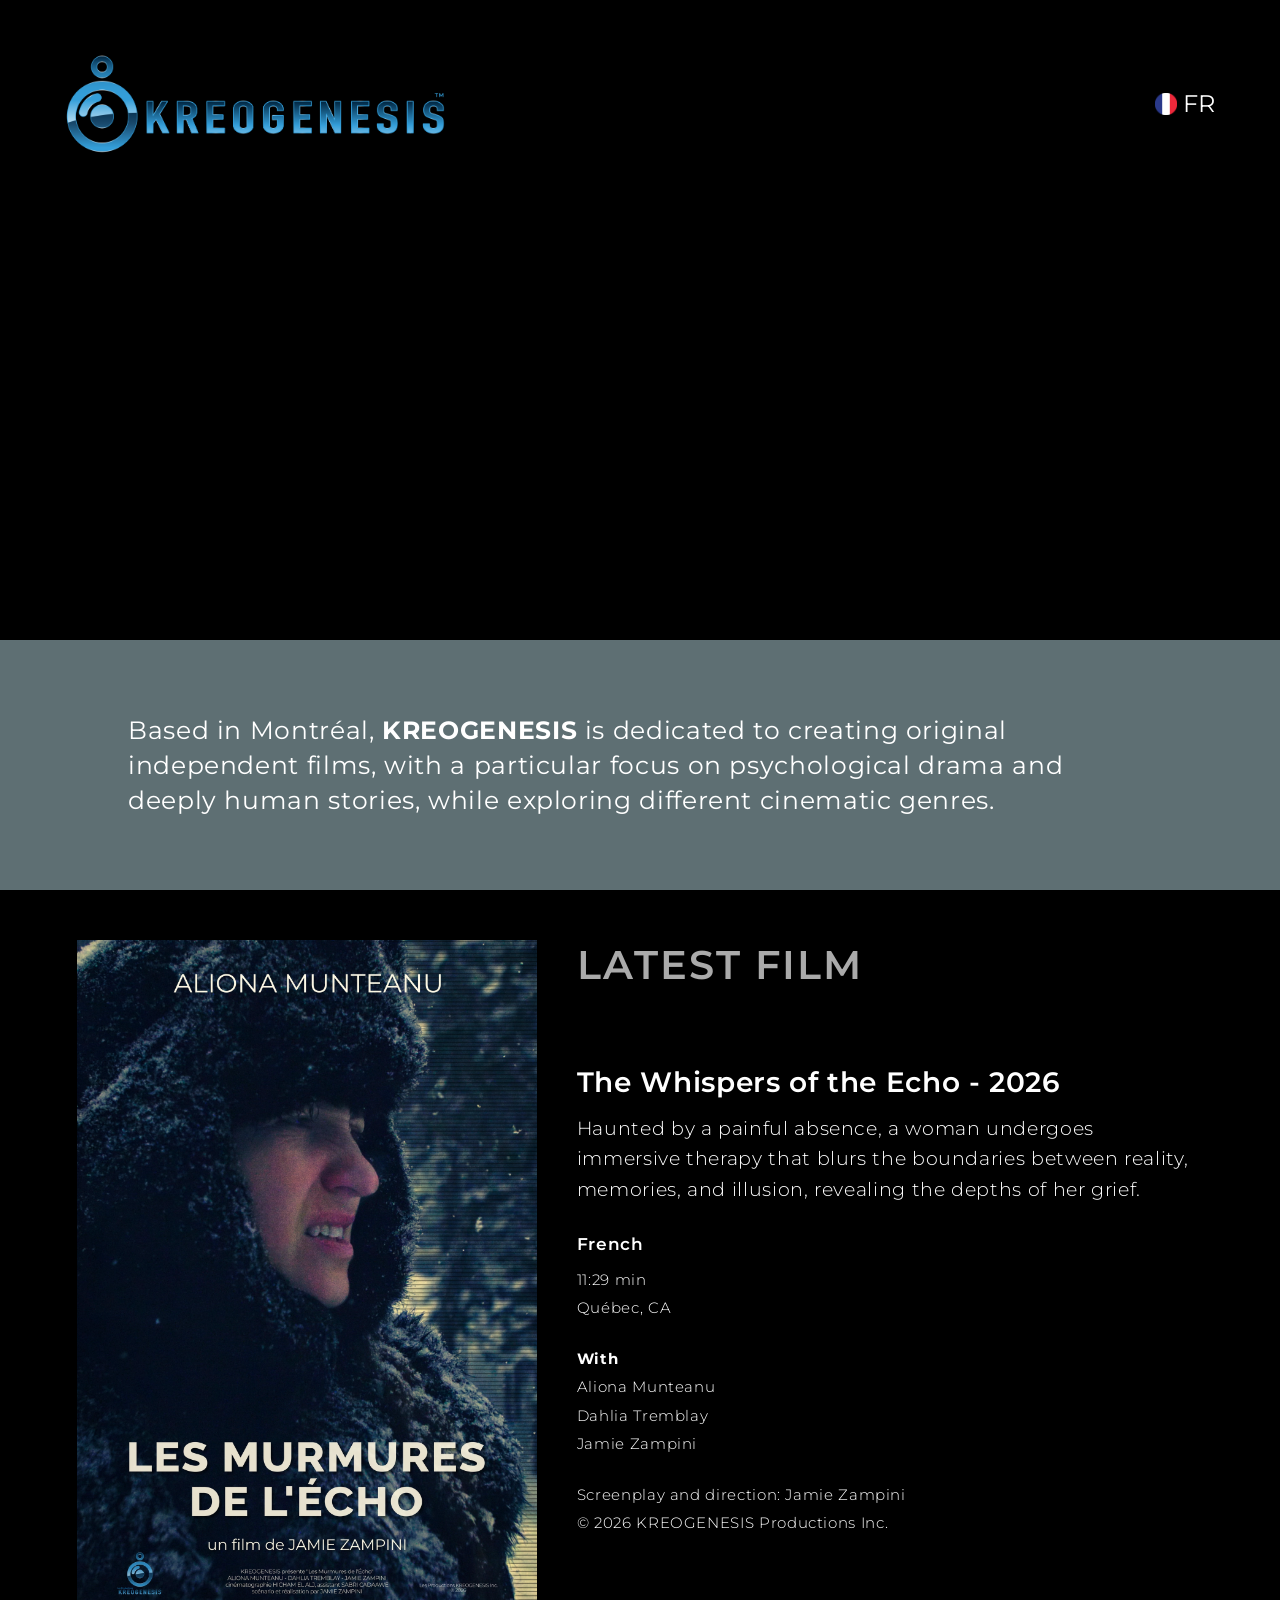
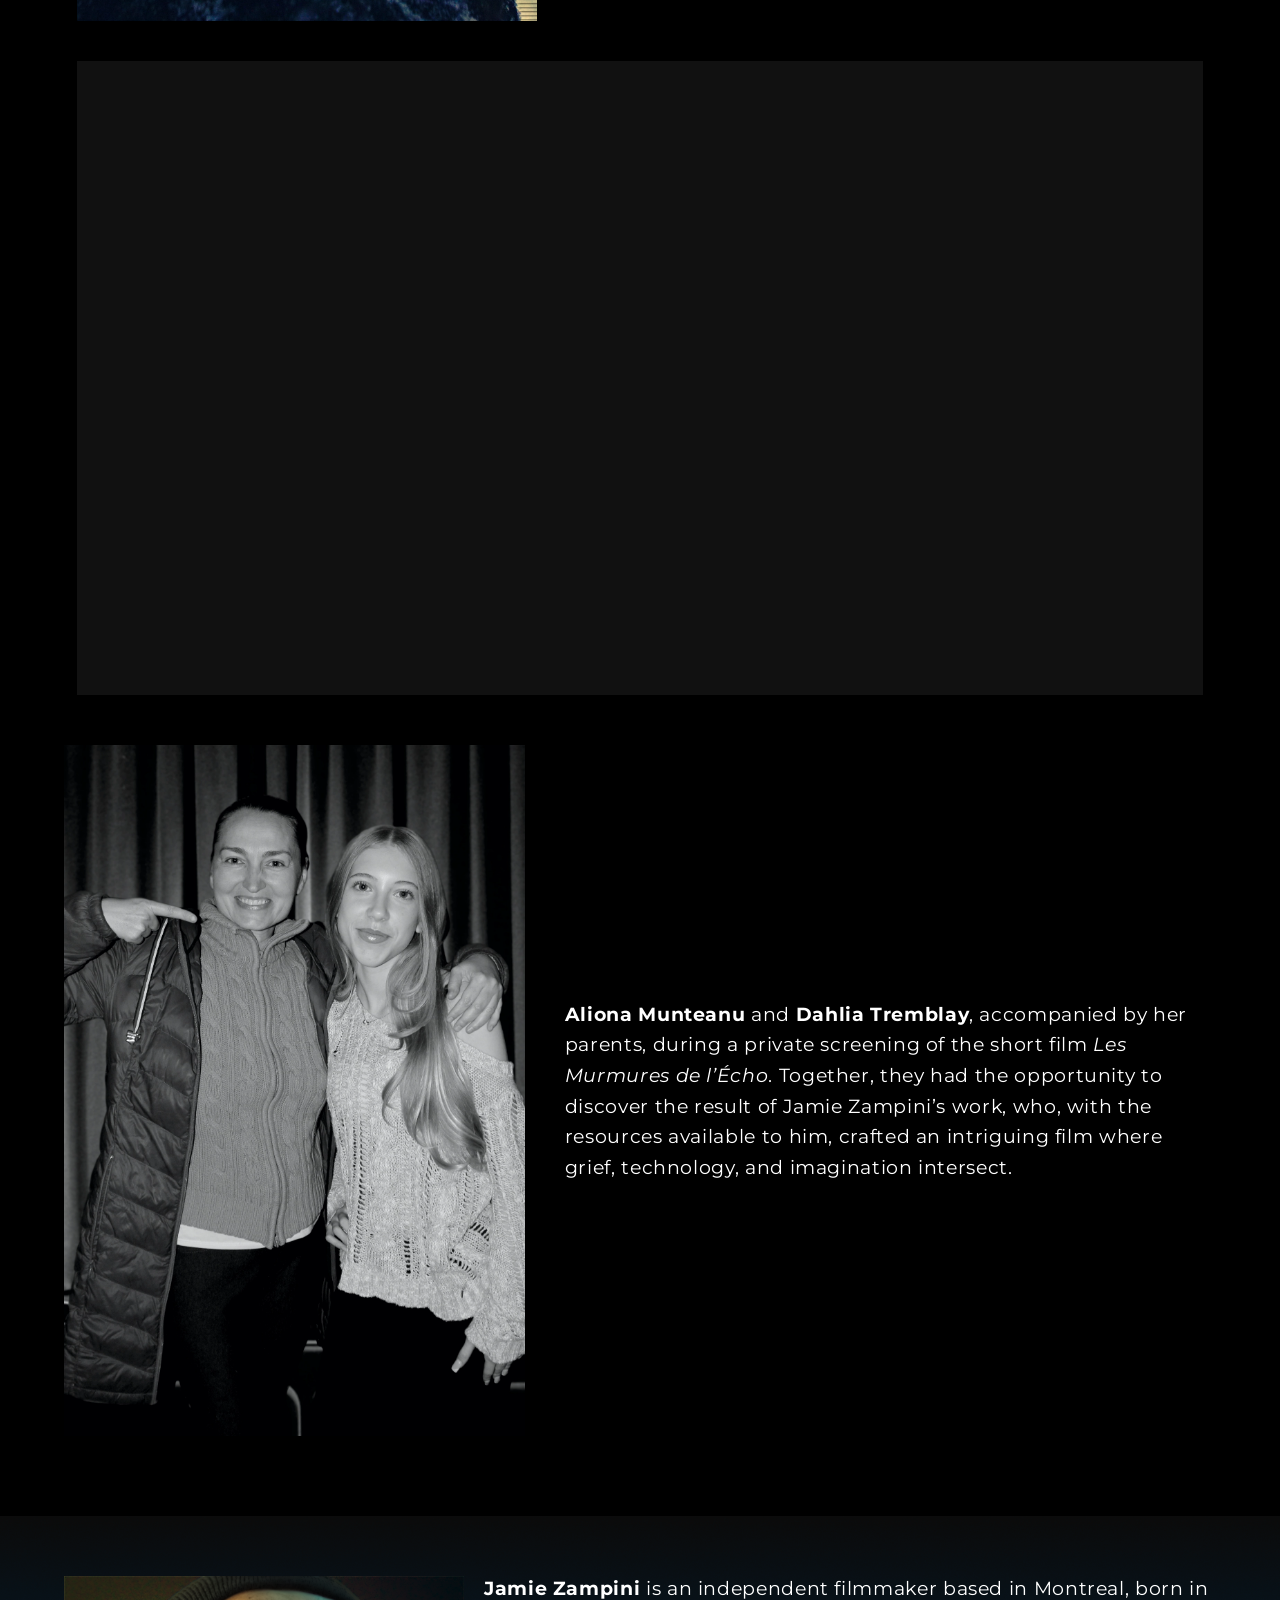
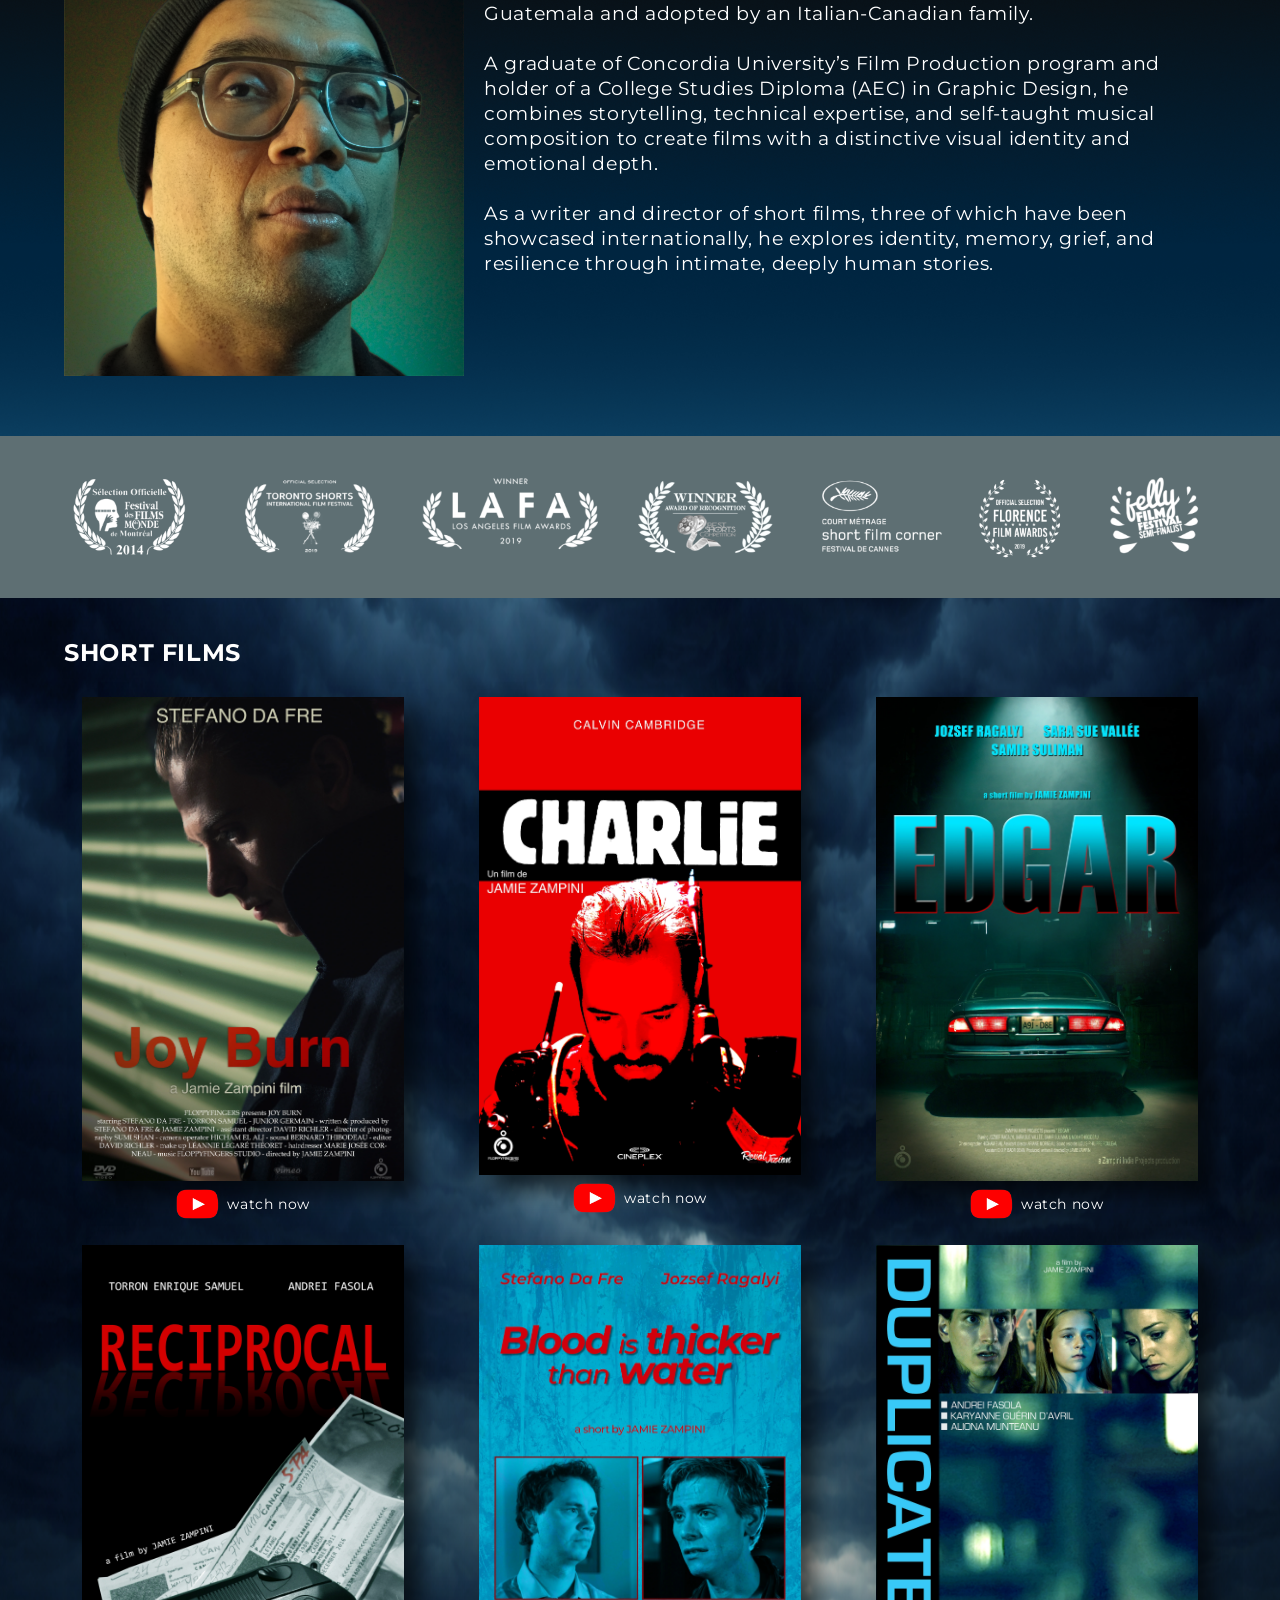
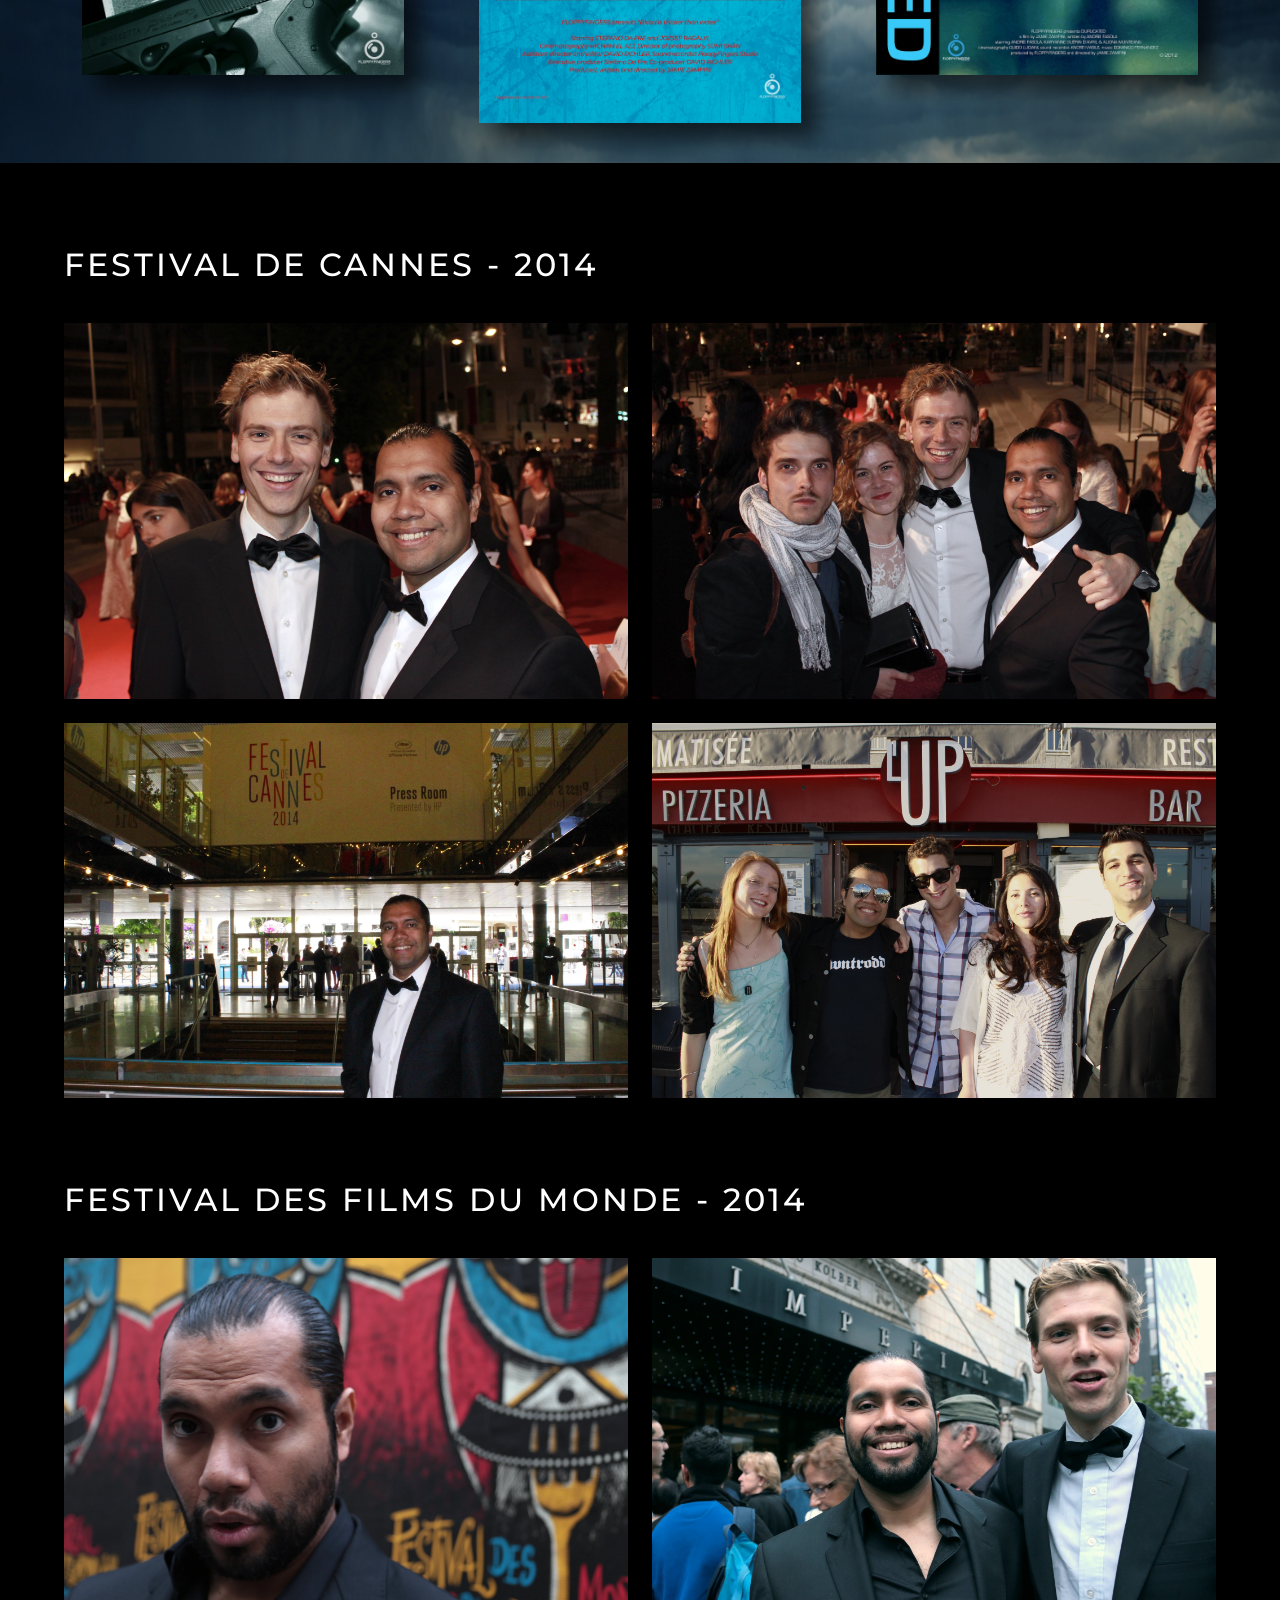
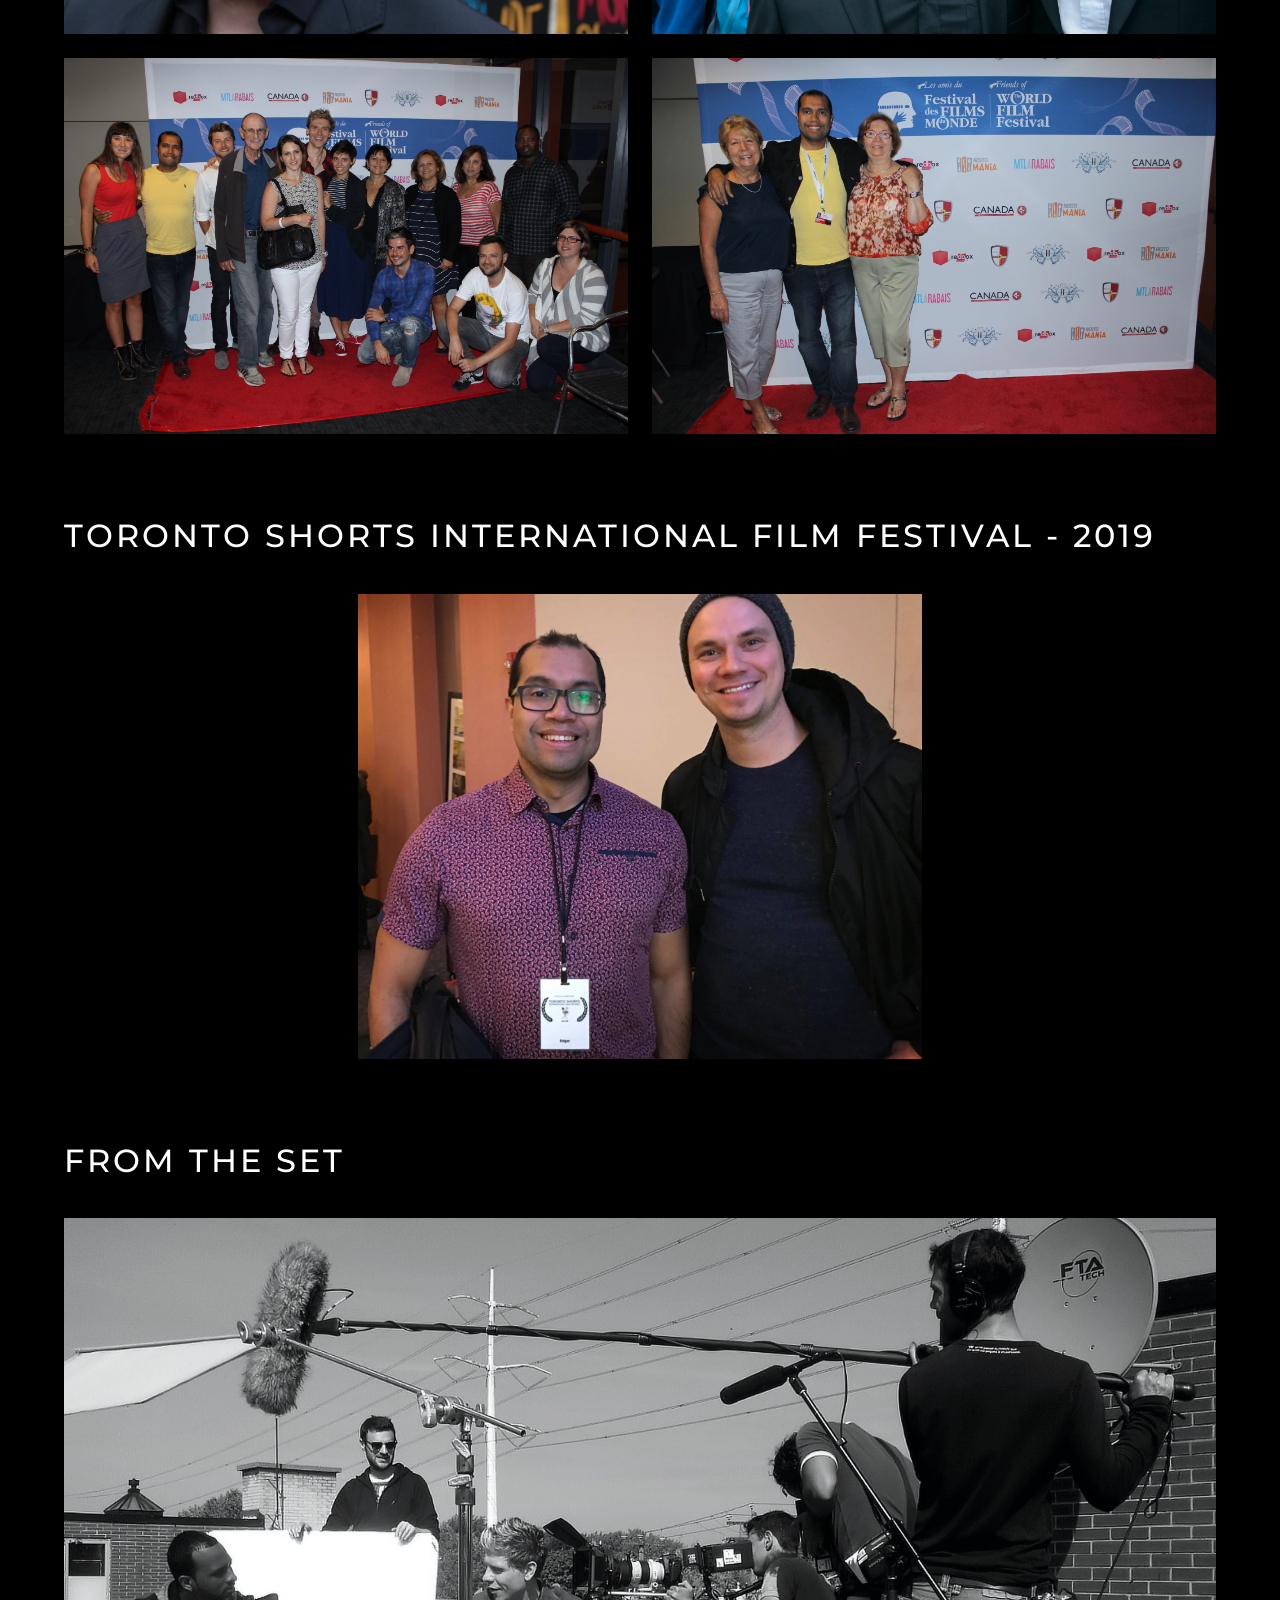
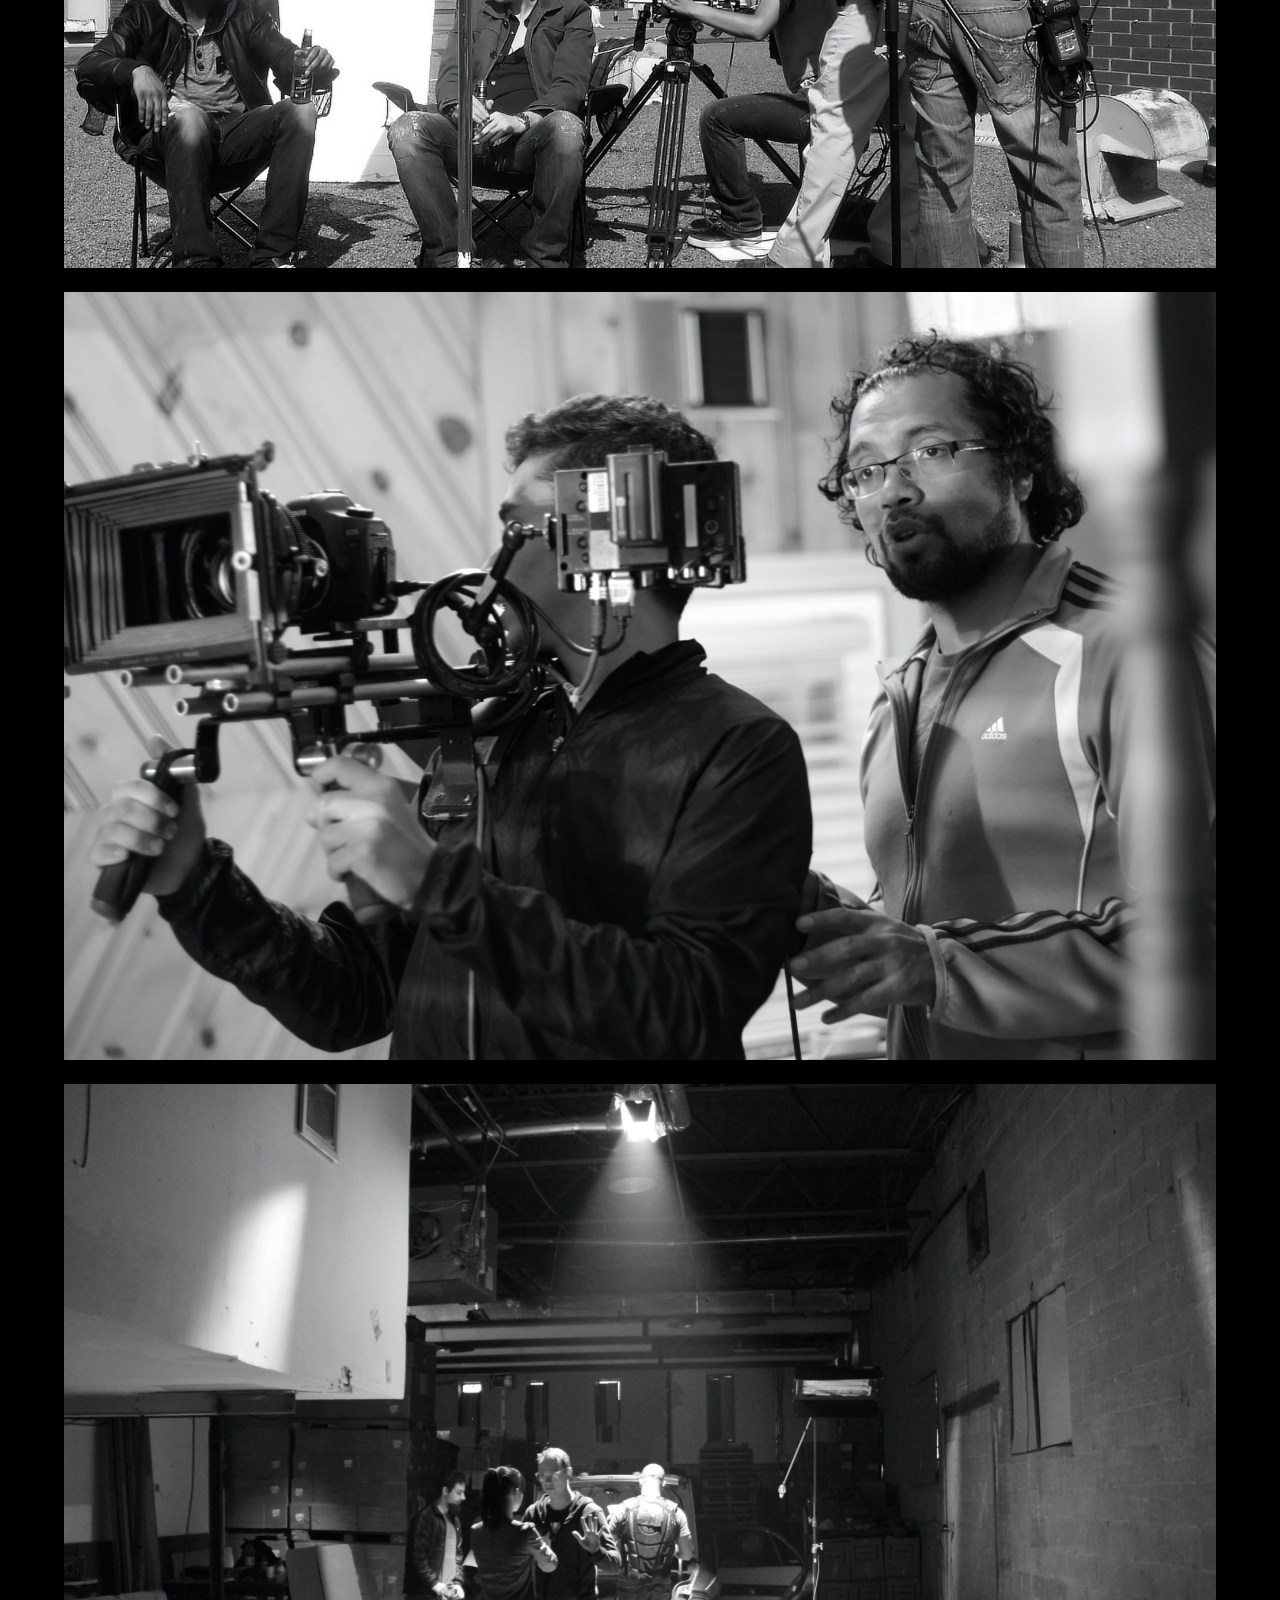
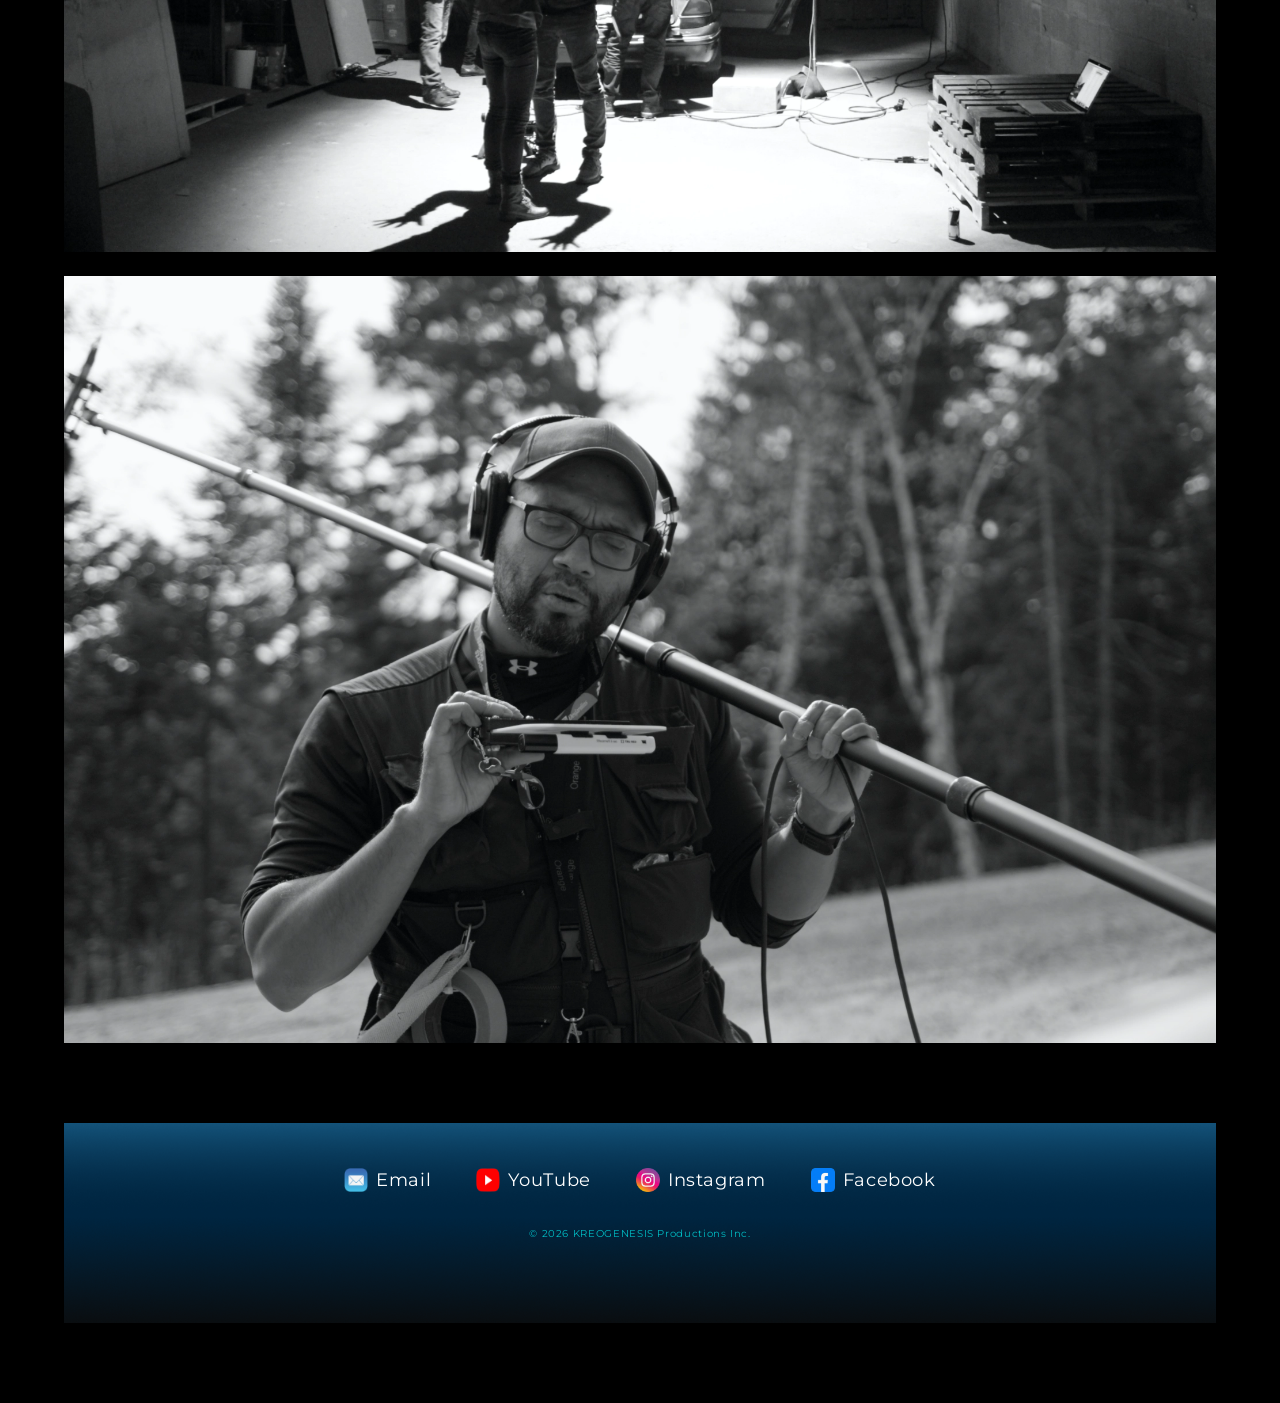
==== commit 2468cea9: "Add promotional photos and update website" ====
--- a/index.html
+++ b/index.html
@@ -33,7 +33,7 @@
   <!-- Block1 -->
   <div class="block1-container">
     <p class="about-text1">
-      Based in Montréal, <b>KREOGENESIS</b> is dedicated to creating original independent films, with a particular focus on psychological drama and deeply human stories.
+      Based in Montréal, <b>KREOGENESIS</b> is dedicated to creating original independent films, with a particular focus on psychological drama and deeply human stories, while exploring different cinematic genres.
   </div>
 
   <div class="featured-film-container">
@@ -106,6 +106,21 @@
 
   </div>
 
+  <div class="promo-section2">
+    <div class="photo-grid" id="promo-pix2">
+        <img src="gallery/promopix2.webp" class="promopix2" alt="promopix2">
+    </div>
+
+    <div class="promo-text">
+
+        <p>
+
+          <b>Aliona Munteanu</b> and <b>Dahlia Tremblay</b>, accompanied by her parents, during a private screening of the short film <em>Les Murmures de l’Écho</em>. Together, they had the opportunity to discover the result of Jamie Zampini’s work, who, with the resources available to him, crafted an intriguing film where grief, technology, and imagination intersect.
+        </p>
+
+    </div>
+</div>
+
   <!-- Block bio -->
   <div class="block-bio-container">
     <img src="profilepix.png" class="profilepix" alt="profilepix">  
--- a/style.css
+++ b/style.css
@@ -742,4 +742,83 @@
     height: 20px !important;
     margin-right: 5px;
   }
+}
+
+/* PROMO PIX 1 */
+#promo-pix1 {
+    display: grid !important;
+    grid-template-columns: 1fr !important;
+    gap: 24px;
+    padding: 0 5vw;
+    box-sizing: border-box;
+}
+
+#promo-pix1 img {
+    display: block;
+    width: 100% !important;
+    max-width: 100% !important;
+    height: auto;
+}
+
+/* PROMO PIX 2 — PHOTO À GAUCHE, TEXTE À DROITE */
+.promo-section2 {
+    display: flex;
+    align-items: center;
+    gap: 40px;
+    margin: 0 5vw;
+}
+
+#promo-pix2 {
+    flex: 0 0 40%;
+    min-width: 0;
+}
+
+#promo-pix2 img {
+    display: block;
+    width: 100%;
+    height: auto;
+    max-height: 80vh;
+    object-fit: contain;
+}
+
+.promo-section2 .promo-text {
+    flex: 1;
+    min-width: 0;
+    line-height: 1.6;
+    font-size: clamp(16px, 1.5vw, 24px);
+}
+
+/* MOBILE */
+@media (max-width: 600px) {
+
+    .promo-section2 {
+        display: flex;
+        flex-direction: column;
+        margin: 30px 5vw;
+
+    }
+
+    #promo-pix2 {
+        width: 100%;
+        flex: none;
+
+    }
+
+    #promo-pix2 img {
+        display: block;
+        width: 100%;
+        height: auto;
+
+    }
+
+    .promo-section2 .promo-text {
+        width: 100%;
+        margin-top: 20px;
+
+    }
+
+}
+
+.promo-section2 {
+    margin-bottom: 80px;
 }
